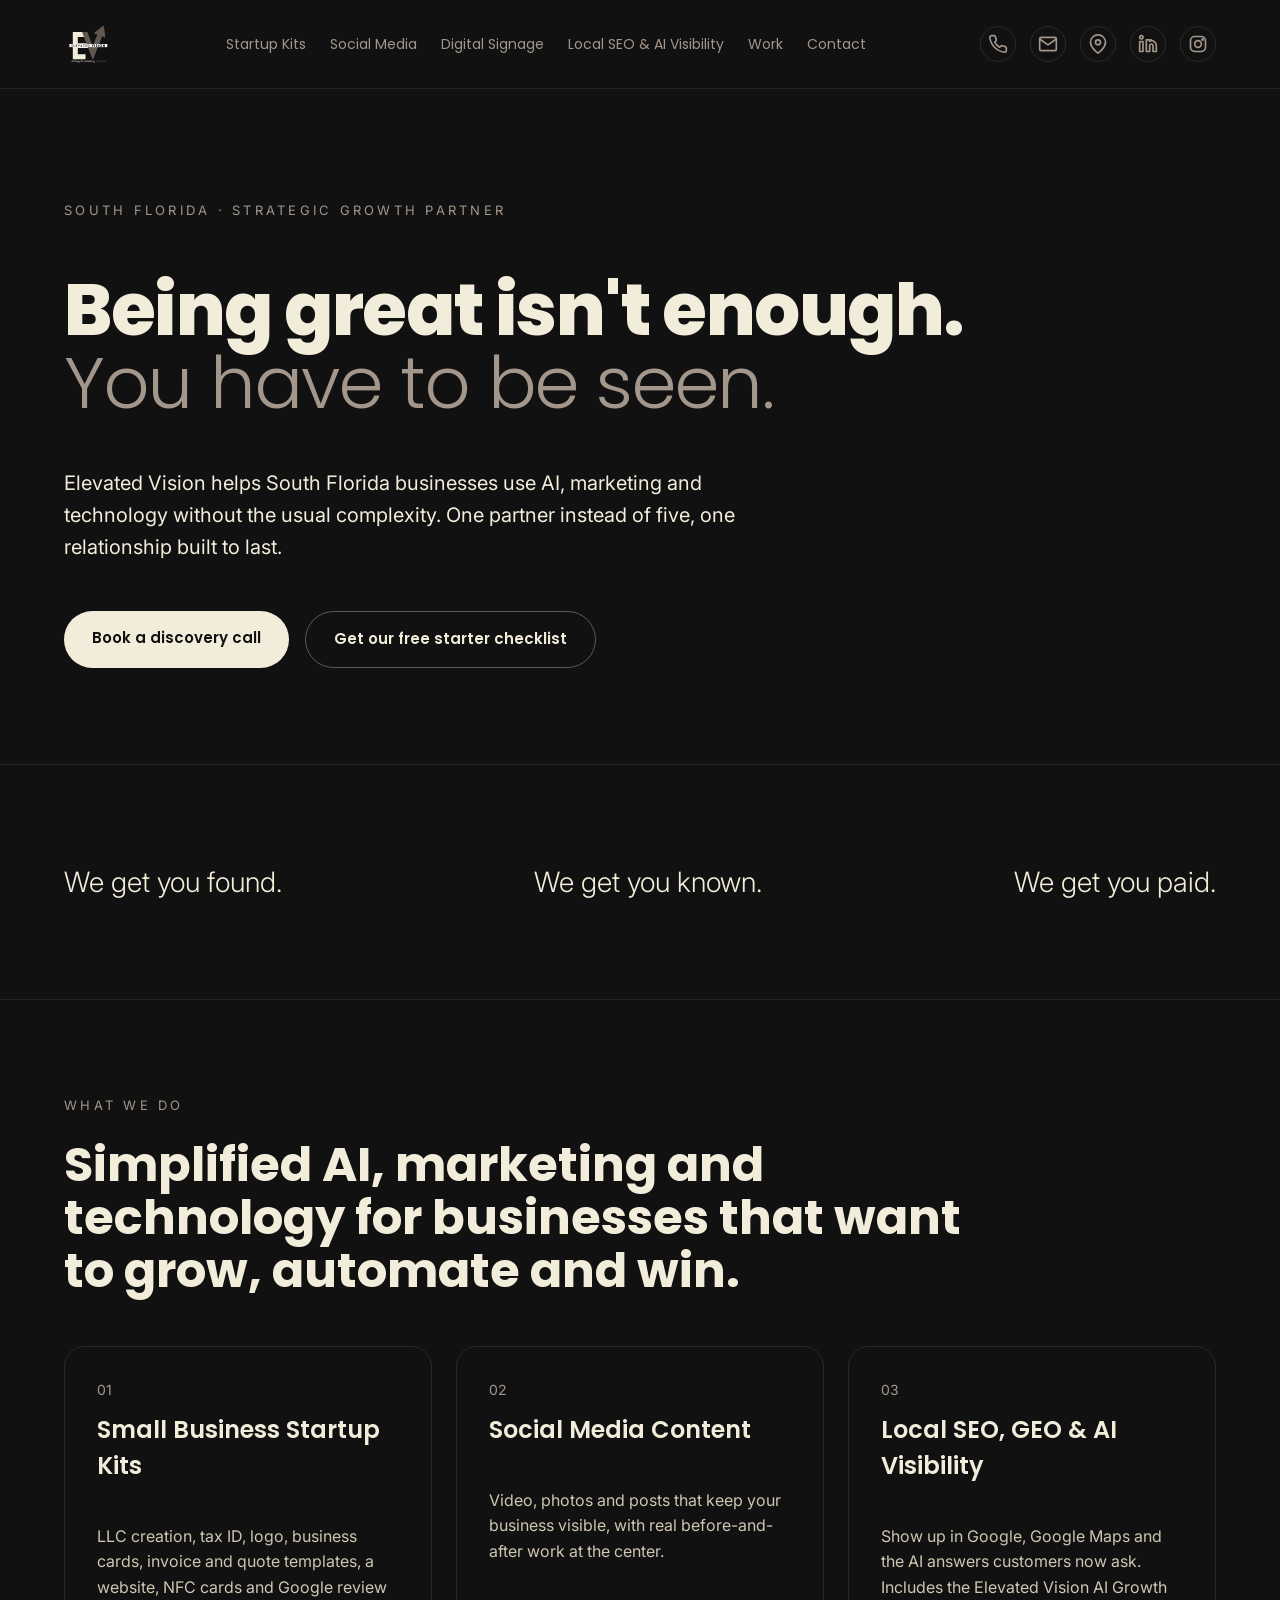
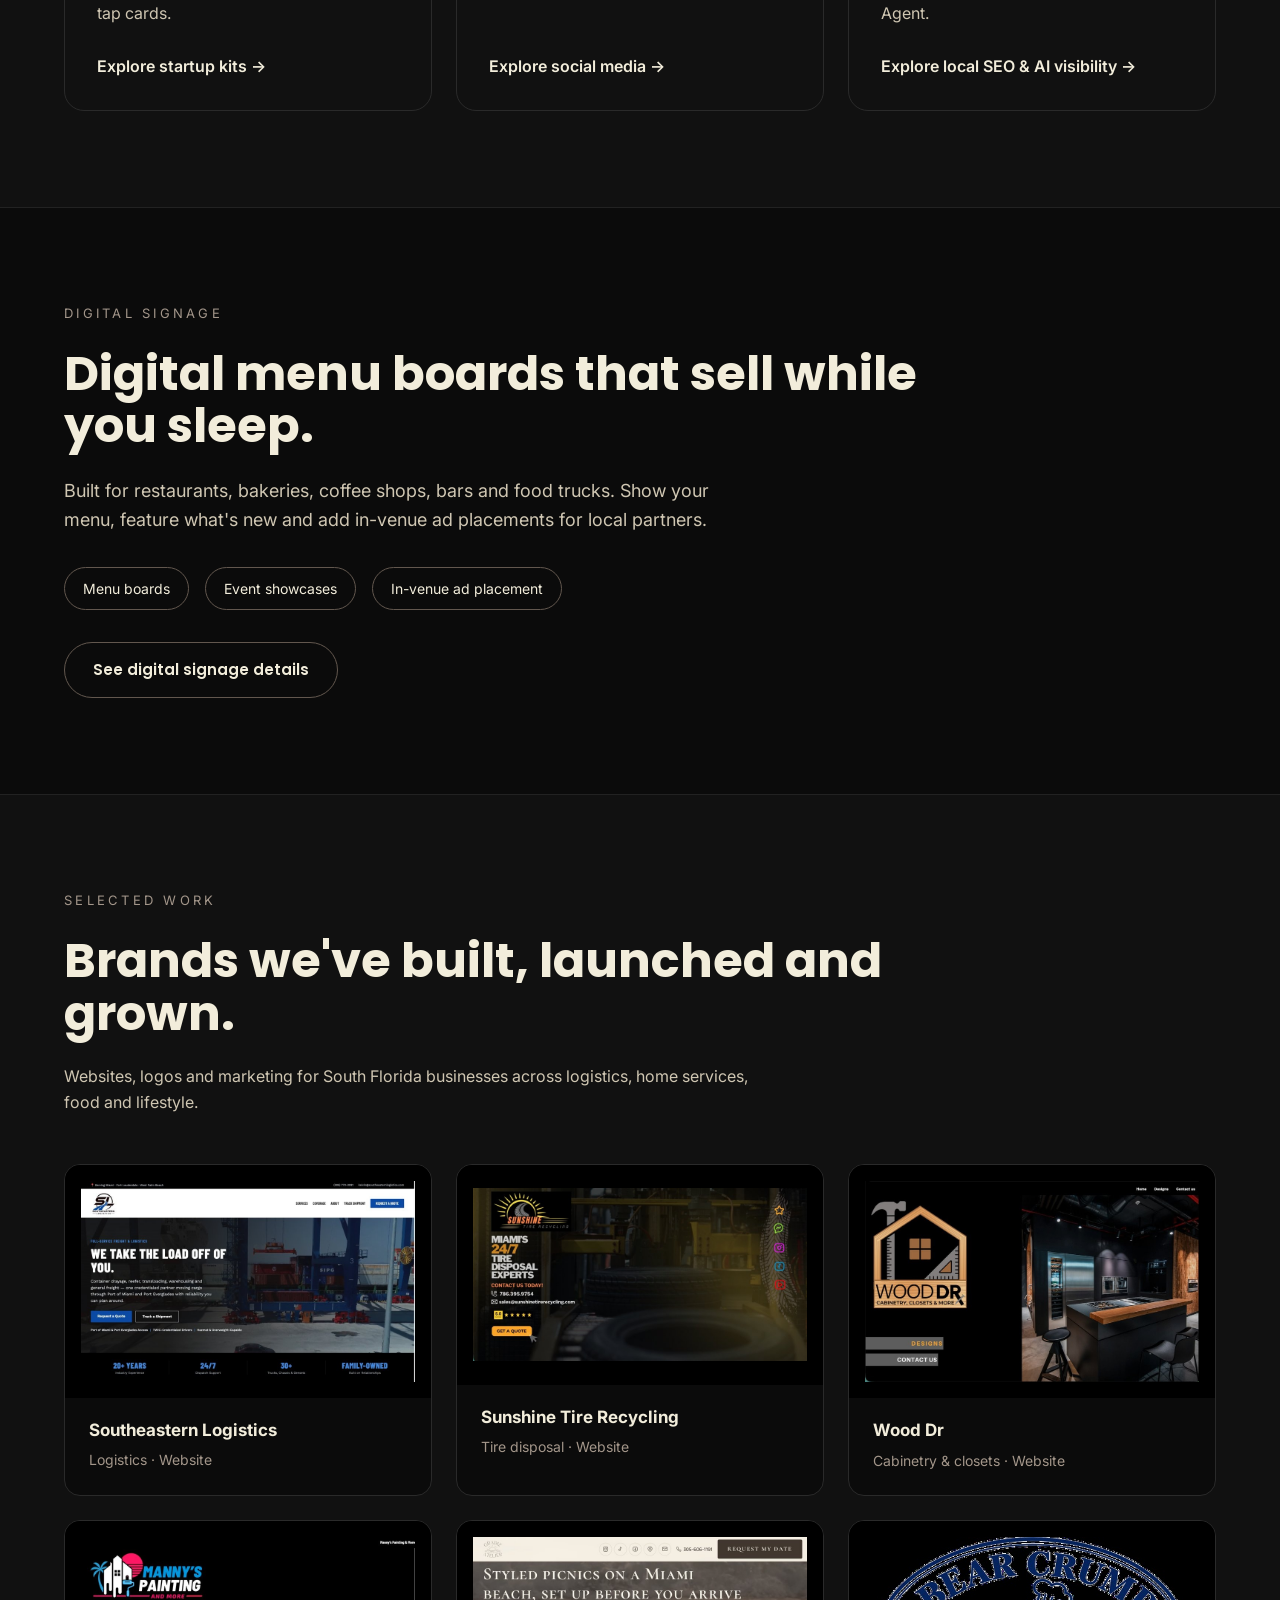
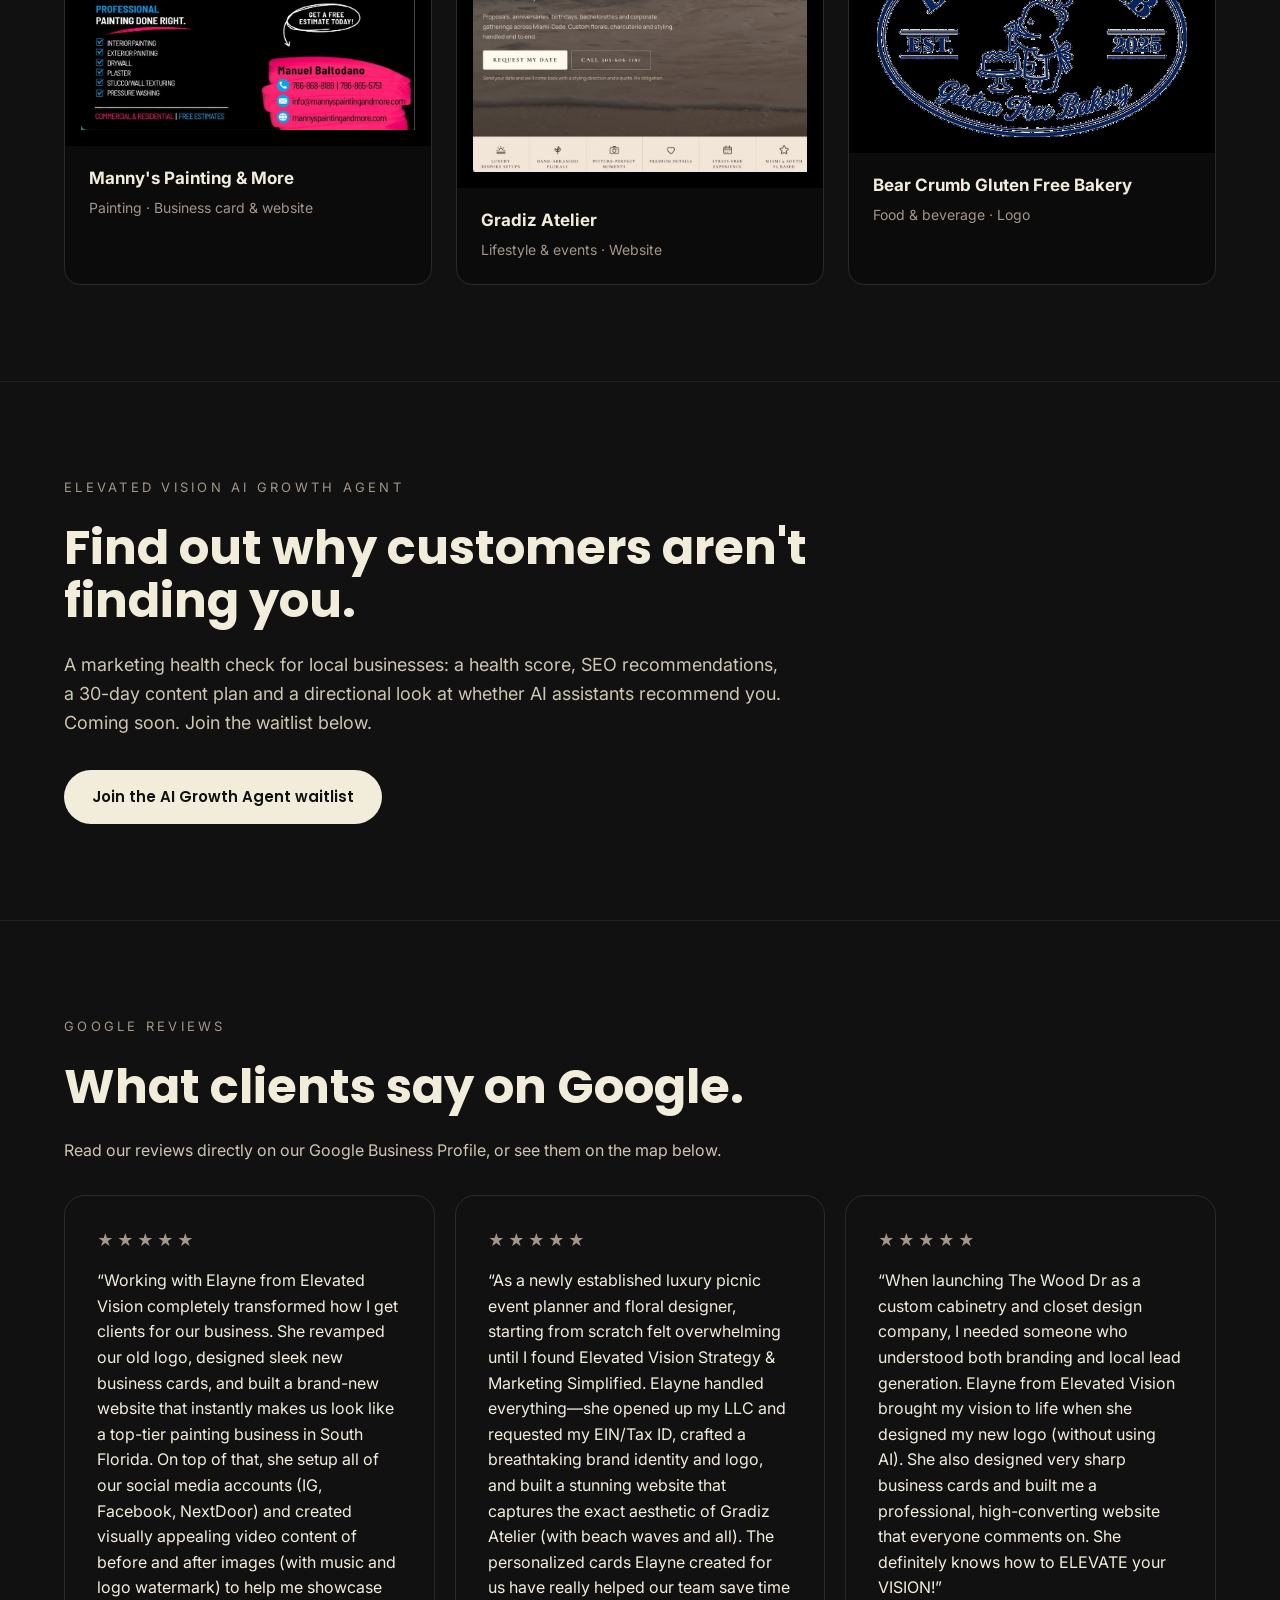
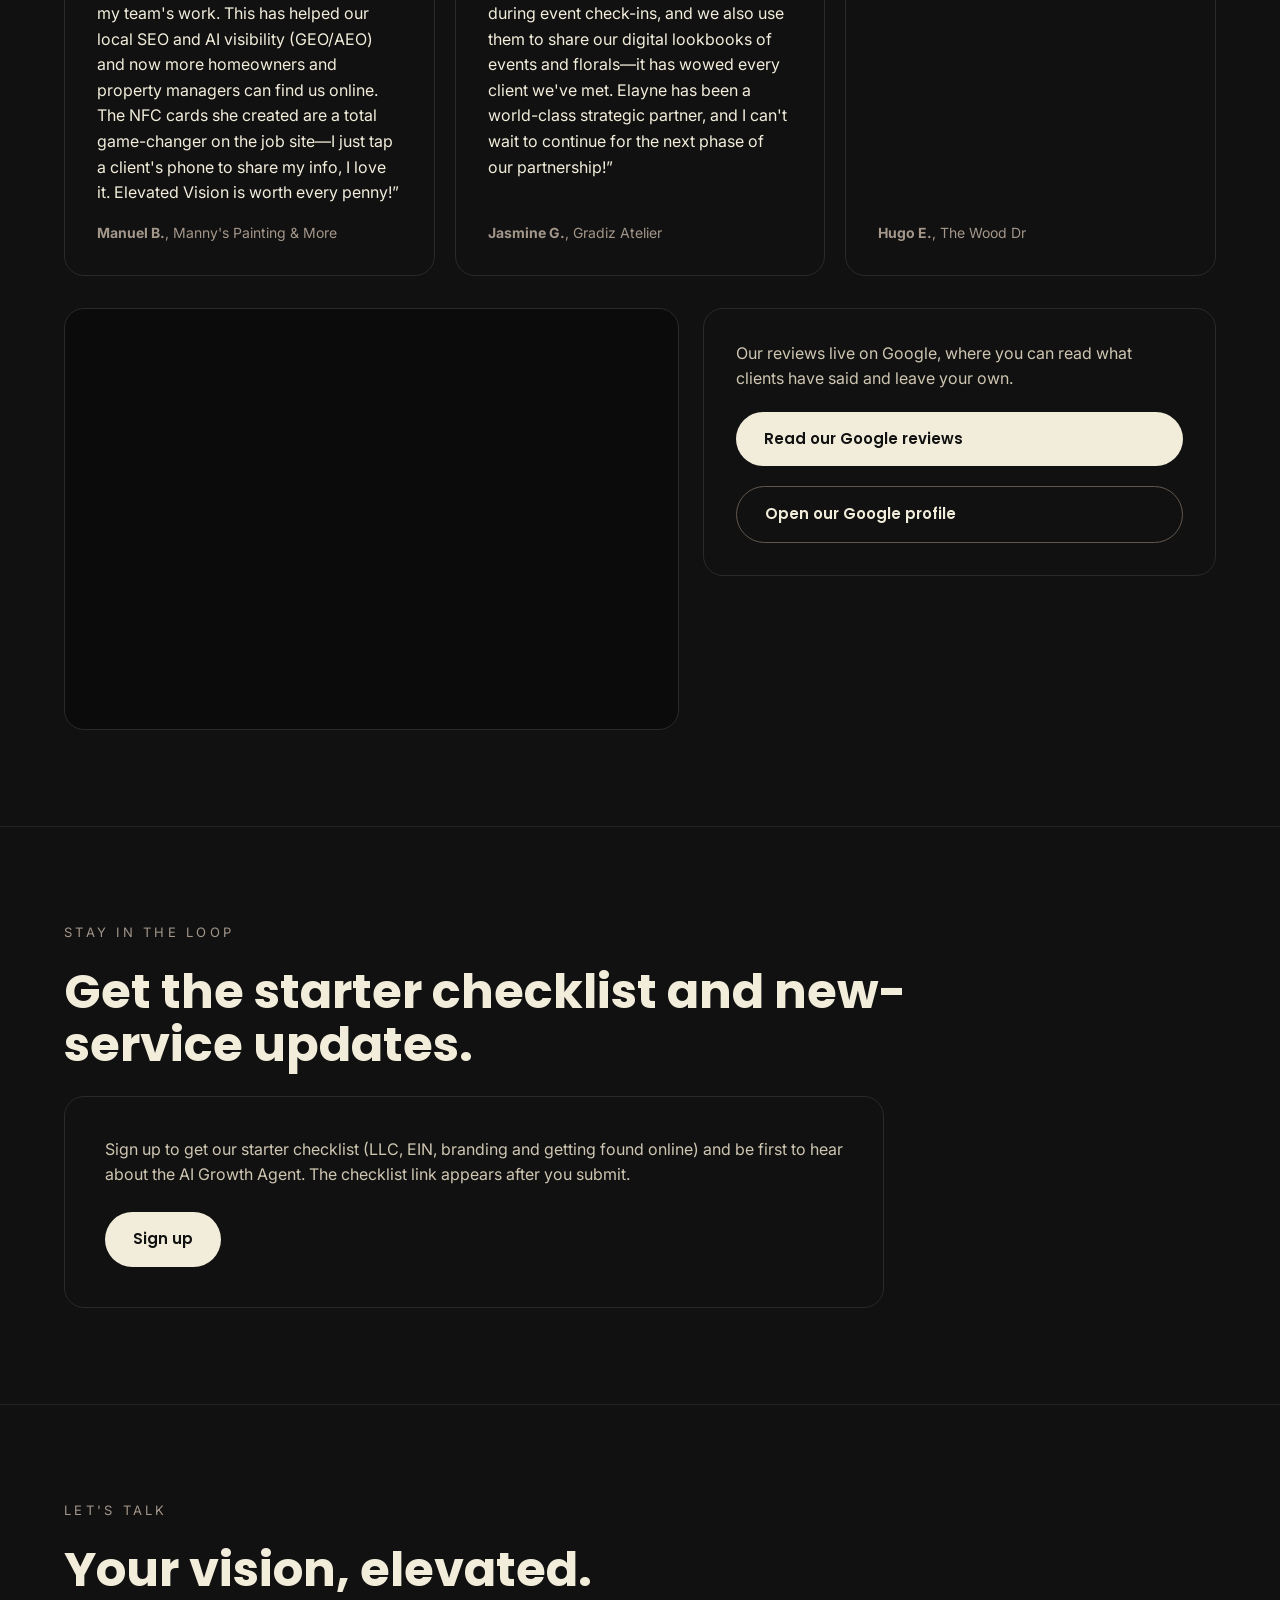
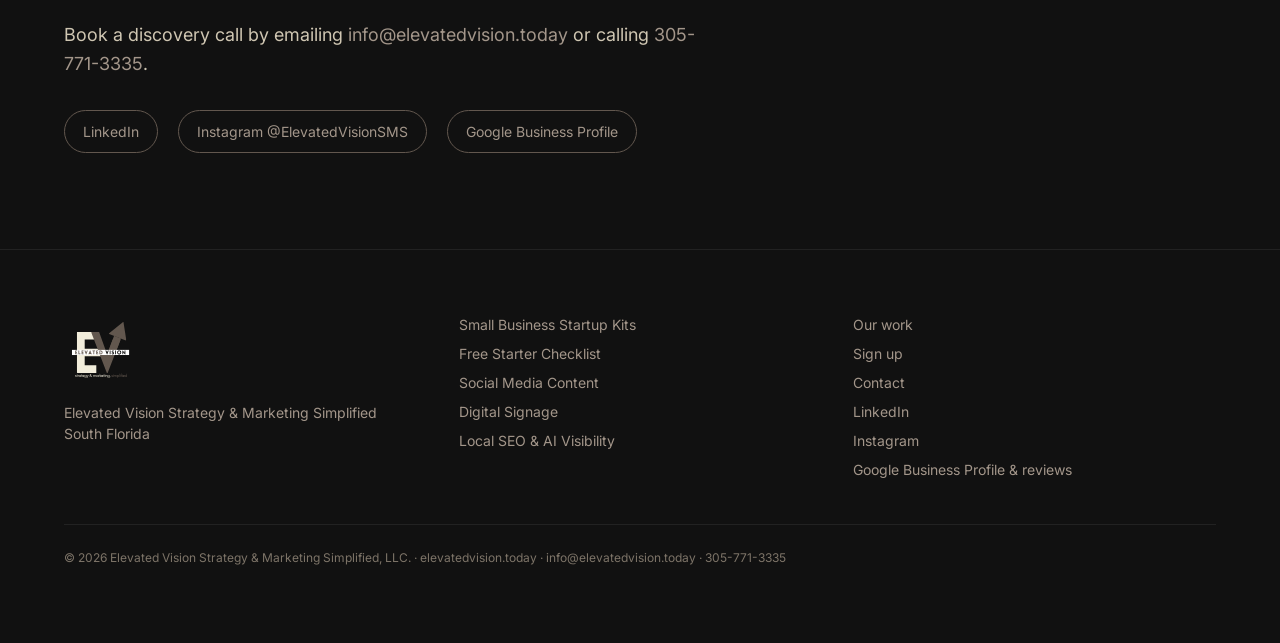
==== index.html @ 9b2de56c "Update logo for dark backgrounds, keep master file, add client review cards Co-Authored-By: Claude H" ====
<!doctype html>
<html lang="en">
<head>
<meta charset="utf-8">
<meta name="viewport" content="width=device-width, initial-scale=1">
<title>Elevated Vision | Strategy &amp; Marketing Simplified, South Florida</title>
<meta name="description" content="Elevated Vision helps South Florida businesses use AI, marketing and technology without the usual complexity: startup kits, social media content, digital signage, local SEO, GEO and AI visibility.">
<link rel="canonical" href="https://elevatedvision.today/">
<meta property="og:title" content="Elevated Vision | Strategy &amp; Marketing Simplified">
<meta property="og:description" content="Being great isn't enough. You have to be seen. South Florida AI, marketing and technology, simplified.">
<meta property="og:url" content="https://elevatedvision.today/">
<meta property="og:image" content="https://elevatedvision.today/assets/og-image.png">
<meta name="twitter:card" content="summary_large_image">
<meta property="og:type" content="website">
<link rel="icon" href="assets/logo/elevated-vision-logo.svg" type="image/svg+xml">
<link rel="apple-touch-icon" href="assets/logo/elevated-vision-mark.png">
<link rel="preconnect" href="https://fonts.googleapis.com">
<link rel="preconnect" href="https://fonts.gstatic.com" crossorigin>
<link href="https://fonts.googleapis.com/css2?family=Poppins:wght@300;400;600;800&family=Inter:wght@400;500;600&display=swap" rel="stylesheet">
<link rel="stylesheet" href="style.css">
<script type="application/ld+json">
{
  "@context": "https://schema.org",
  "@graph": [
    {
      "@type": "ProfessionalService",
      "@id": "https://elevatedvision.today/#business",
      "name": "Elevated Vision Strategy & Marketing Simplified",
      "url": "https://elevatedvision.today/",
      "logo": "https://elevatedvision.today/assets/logo/elevated-vision-logo.svg",
      "email": "info@elevatedvision.today",
      "telephone": "+1-305-771-3335",
      "description": "AI, marketing and technology services for South Florida businesses: startup kits, social media content, digital signage, local SEO, GEO and AI visibility.",
      "areaServed": { "@type": "AdministrativeArea", "name": "South Florida" },
      "founder": { "@type": "Person", "name": "Elayne Gradiz", "jobTitle": "Founder" },
      "sameAs": [
        "https://www.linkedin.com/company/elevated-vision-sms",
        "https://www.instagram.com/ElevatedVisionSMS",
        "https://www.google.com/maps/place/Elevated+Vision+Strategy+%26+Marketing+Simplified/data=!4m2!3m1!1s0x0:0xafeffd93a2e6e98b?sa=X&ved=1t:2428&ictx=111"
      ]
    },
    {
      "@type": "WebSite",
      "@id": "https://elevatedvision.today/#website",
      "url": "https://elevatedvision.today/",
      "name": "Elevated Vision",
      "publisher": { "@id": "https://elevatedvision.today/#business" }
    }
  ]
}
</script>
</head>
<body>

<header class="nav">
  <a href="index.html" aria-label="Elevated Vision home"><img src="assets/logo/elevated-vision-logo.svg" alt="Elevated Vision, marketing &amp; strategy, simplified"></a>
  <nav class="nav-links" aria-label="Primary">
    <a href="services/startup-kits.html">Startup Kits</a>
    <a href="services/social-media-content.html">Social Media</a>
    <a href="services/digital-signage.html">Digital Signage</a>
    <a href="services/local-seo-ai-visibility.html">Local SEO &amp; AI Visibility</a>
    <a href="work.html">Work</a>
    <a href="#contact">Contact</a>
  </nav>
  <div class="nav-contact" aria-label="Contact Elevated Vision">
    <a href="tel:+13057713335" aria-label="Call us" title="Call us"><svg viewBox="0 0 24 24" width="20" height="20" fill="none" stroke="currentColor" stroke-width="2" stroke-linecap="round" stroke-linejoin="round" aria-hidden="true" focusable="false"><path d="M22 16.9v3a2 2 0 0 1-2.2 2 19.8 19.8 0 0 1-8.6-3.1 19.5 19.5 0 0 1-6-6A19.8 19.8 0 0 1 2.1 4.2 2 2 0 0 1 4.1 2h3a2 2 0 0 1 2 1.7c.1.9.4 1.8.7 2.7a2 2 0 0 1-.5 2.1L8 9.8a16 16 0 0 0 6 6l1.3-1.3a2 2 0 0 1 2.1-.4c.9.3 1.8.6 2.7.7a2 2 0 0 1 1.7 2z"/></svg></a>
    <a href="mailto:info@elevatedvision.today" aria-label="Email us" title="Email us"><svg viewBox="0 0 24 24" width="20" height="20" fill="none" stroke="currentColor" stroke-width="2" stroke-linecap="round" stroke-linejoin="round" aria-hidden="true" focusable="false"><rect x="2" y="4" width="20" height="16" rx="2"/><polyline points="22,6 12,13 2,6"/></svg></a>
    <a href="https://www.google.com/maps/place/Elevated+Vision+Strategy+%26+Marketing+Simplified/data=!4m2!3m1!1s0x0:0xafeffd93a2e6e98b?sa=X&amp;ved=1t:2428&amp;ictx=111" aria-label="Google Business Profile" title="Google Business Profile" target="_blank" rel="noopener"><svg viewBox="0 0 24 24" width="20" height="20" fill="none" stroke="currentColor" stroke-width="2" stroke-linecap="round" stroke-linejoin="round" aria-hidden="true" focusable="false"><path d="M21 10c0 7-9 13-9 13S3 17 3 10a9 9 0 0 1 18 0z"/><circle cx="12" cy="10" r="3"/></svg></a>
    <a href="https://www.linkedin.com/company/elevated-vision-sms" aria-label="LinkedIn" title="LinkedIn" target="_blank" rel="noopener"><svg viewBox="0 0 24 24" width="20" height="20" fill="none" stroke="currentColor" stroke-width="2" stroke-linecap="round" stroke-linejoin="round" aria-hidden="true" focusable="false"><path d="M16 8a6 6 0 0 1 6 6v7h-4v-7a2 2 0 0 0-4 0v7h-4v-14h4v2a4 4 0 0 1 2-2z"/><rect x="2" y="9" width="4" height="12"/><circle cx="4" cy="4" r="2"/></svg></a>
    <a href="https://www.instagram.com/ElevatedVisionSMS" aria-label="Instagram" title="Instagram" target="_blank" rel="noopener"><svg viewBox="0 0 24 24" width="20" height="20" fill="none" stroke="currentColor" stroke-width="2" stroke-linecap="round" stroke-linejoin="round" aria-hidden="true" focusable="false"><rect x="3" y="3" width="18" height="18" rx="5"/><circle cx="12" cy="12" r="4"/><circle cx="17.5" cy="6.5" r="0.8" fill="currentColor"/></svg></a>
  </div>
</header>

<main>
  <div class="hero">
    <p class="eyebrow">South Florida · Strategic Growth Partner</p>
    <h1>Being great isn't enough.<br><span style="color:var(--taupe-light);font-weight:300">You have to be seen.</span></h1>
    <p class="lead">Elevated Vision helps South Florida businesses use AI, marketing and technology without the usual complexity. One partner instead of five, one relationship built to last.</p>
    <div class="pills">
      <a class="btn btn-primary" href="#contact">Book a discovery call</a>
      <a class="btn btn-ghost" href="starter-checklist.html">Get our free starter checklist</a>
    </div>
  </div>

  <section style="display:flex;gap:48px;flex-wrap:wrap;justify-content:space-between" aria-label="Brand promise">
    <div style="font-size:28px;font-weight:300">We get you found.</div>
    <div style="font-size:28px;font-weight:300">We get you known.</div>
    <div style="font-size:28px;font-weight:300">We get you paid.</div>
  </section>

  <section id="services">
    <p class="eyebrow">What we do</p>
    <h2>Simplified AI, marketing and technology for businesses that want to grow, automate and win.</h2>
    <div class="grid3" style="margin-top:48px">
      <article class="card">
        <span class="num">01</span>
        <h3>Small Business Startup Kits</h3>
        <p class="muted">LLC creation, tax ID, logo, business cards, invoice and quote templates, a website, NFC cards and Google review tap cards.</p>
        <a class="more" href="services/startup-kits.html">Explore startup kits →</a>
      </article>
      <article class="card">
        <span class="num">02</span>
        <h3>Social Media Content</h3>
        <p class="muted">Video, photos and posts that keep your business visible, with real before-and-after work at the center.</p>
        <a class="more" href="services/social-media-content.html">Explore social media →</a>
      </article>
      <article class="card">
        <span class="num">03</span>
        <h3>Local SEO, GEO &amp; AI Visibility</h3>
        <p class="muted">Show up in Google, Google Maps and the AI answers customers now ask. Includes the Elevated Vision AI Growth Agent.</p>
        <a class="more" href="services/local-seo-ai-visibility.html">Explore local SEO &amp; AI visibility →</a>
      </article>
    </div>
  </section>

  <section id="signage" class="bg-deep">
    <p class="eyebrow">Digital signage</p>
    <h2>Digital menu boards that sell while you sleep.</h2>
    <p class="muted lead" style="font-size:18px;margin:0 0 32px">Built for restaurants, bakeries, coffee shops, bars and food trucks. Show your menu, feature what's new and add in-venue ad placements for local partners.</p>
    <div class="pills" style="margin-bottom:32px">
      <span class="pill">Menu boards</span>
      <span class="pill">Event showcases</span>
      <span class="pill">In-venue ad placement</span>
    </div>
    <a class="btn btn-ghost" href="services/digital-signage.html">See digital signage details</a>
  </section>

  <section id="work">
    <p class="eyebrow">Selected work</p>
    <h2>Brands we've built, launched and grown.</h2>
    <p class="muted" style="max-width:720px;margin:0 0 48px">Websites, logos and marketing for South Florida businesses across logistics, home services, food and lifestyle.</p>
    <div class="grid3">
      <article class="work-card">
        <div class="frame"><img src="assets/work/southeastern-logistics.png" alt="Southeastern Logistics website homepage" loading="lazy"></div>
        <div class="caption"><strong>Southeastern Logistics</strong><span>Logistics · Website</span></div>
      </article>
      <article class="work-card">
        <div class="frame"><img src="assets/work/sunshine-tire-recycling.png" alt="Sunshine Tire Recycling website homepage" loading="lazy"></div>
        <div class="caption"><strong>Sunshine Tire Recycling</strong><span>Tire disposal · Website</span></div>
      </article>
      <article class="work-card">
        <div class="frame"><img src="assets/work/wood-dr.png" alt="Wood Dr website homepage" loading="lazy"></div>
        <div class="caption"><strong>Wood Dr</strong><span>Cabinetry &amp; closets · Website</span></div>
      </article>
      <article class="work-card">
        <div class="frame"><img src="assets/work/mannys-painting.png" alt="Manny's Painting & More business card" loading="lazy"></div>
        <div class="caption"><strong>Manny's Painting &amp; More</strong><span>Painting · Business card &amp; website</span></div>
      </article>
      <article class="work-card">
        <div class="frame"><img src="assets/work/gradiz-atelier.png" alt="Gradiz Atelier website homepage" loading="lazy"></div>
        <div class="caption"><strong>Gradiz Atelier</strong><span>Lifestyle &amp; events · Website</span></div>
      </article>
      <article class="work-card">
        <div class="frame"><img src="assets/work/bear-crumb-logo.png" alt="Bear Crumb Gluten Free Bakery logo" loading="lazy" style="max-height:200px"></div>
        <div class="caption"><strong>Bear Crumb Gluten Free Bakery</strong><span>Food &amp; beverage · Logo</span></div>
      </article>
    </div>
  </section>

  <section id="agent">
    <p class="eyebrow">Elevated Vision AI Growth Agent</p>
    <h2>Find out why customers aren't finding you.</h2>
    <p class="muted" style="font-size:18px;max-width:720px;margin:0 0 32px">A marketing health check for local businesses: a health score, SEO recommendations, a 30-day content plan and a directional look at whether AI assistants recommend you. Coming soon. Join the waitlist below.</p>
    <a class="btn btn-primary" href="#signup">Join the AI Growth Agent waitlist</a>
  </section>

  <section id="reviews">
    <p class="eyebrow">Google reviews</p>
    <h2>What clients say on Google.</h2>
    <p class="muted" style="max-width:720px;margin:0 0 32px">Read our reviews directly on our Google Business Profile, or see them on the map below.</p>
    <div class="testimonials">
      <figure class="card testimonial">
        <div class="stars" role="img" aria-label="5 out of 5 stars">&#9733;&#9733;&#9733;&#9733;&#9733;</div>
        <blockquote>&ldquo;Working with Elayne from Elevated Vision completely transformed how I get clients for our business. She revamped our old logo, designed sleek new business cards, and built a brand-new website that instantly makes us look like a top-tier painting business in South Florida. On top of that, she setup all of our social media accounts (IG, Facebook, NextDoor) and created visually appealing video content of before and after images (with music and logo watermark) to help me showcase my team's work. This has helped our local SEO and AI visibility (GEO/AEO) and now more homeowners and property managers can find us online. The NFC cards she created are a total game-changer on the job site&mdash;I just tap a client's phone to share my info, I love it. Elevated Vision is worth every penny!&rdquo;</blockquote>
        <figcaption><strong>Manuel B.</strong>, Manny's Painting &amp; More</figcaption>
      </figure>
      <figure class="card testimonial">
        <div class="stars" role="img" aria-label="5 out of 5 stars">&#9733;&#9733;&#9733;&#9733;&#9733;</div>
        <blockquote>&ldquo;As a newly established luxury picnic event planner and floral designer, starting from scratch felt overwhelming until I found Elevated Vision Strategy &amp; Marketing Simplified. Elayne handled everything&mdash;she opened up my LLC and requested my EIN/Tax ID, crafted a breathtaking brand identity and logo, and built a stunning website that captures the exact aesthetic of Gradiz Atelier (with beach waves and all). The personalized cards Elayne created for us have really helped our team save time during event check-ins, and we also use them to share our digital lookbooks of events and florals&mdash;it has wowed every client we've met. Elayne has been a world-class strategic partner, and I can't wait to continue for the next phase of our partnership!&rdquo;</blockquote>
        <figcaption><strong>Jasmine G.</strong>, Gradiz Atelier</figcaption>
      </figure>
      <figure class="card testimonial">
        <div class="stars" role="img" aria-label="5 out of 5 stars">&#9733;&#9733;&#9733;&#9733;&#9733;</div>
        <blockquote>&ldquo;When launching The Wood Dr as a custom cabinetry and closet design company, I needed someone who understood both branding and local lead generation. Elayne from Elevated Vision brought my vision to life when she designed my new logo (without using AI). She also designed very sharp business cards and built me a professional, high-converting website that everyone comments on. She definitely knows how to ELEVATE your VISION!&rdquo;</blockquote>
        <figcaption><strong>Hugo E.</strong>, The Wood Dr</figcaption>
      </figure>
    </div>
    <div class="reviews-grid">
      <div style="border:1px solid #2a2a2a;border-radius:20px;overflow:hidden;background:#0b0b0b">
        <iframe title="Elevated Vision on Google Maps with reviews" src="https://www.google.com/maps?q=Elevated+Vision+Strategy+%26+Marketing+Simplified&amp;output=embed" width="100%" height="420" style="border:0;display:block" loading="lazy" referrerpolicy="no-referrer-when-downgrade"></iframe>
      </div>
      <div class="card" style="gap:20px">
        <p class="muted" style="margin:0">Our reviews live on Google, where you can read what clients have said and leave your own.</p>
        <a class="btn btn-primary" href="https://www.google.com/maps/place/Elevated+Vision+Strategy+%26+Marketing+Simplified/data=!4m2!3m1!1s0x0:0xafeffd93a2e6e98b?sa=X&amp;ved=1t:2428&amp;ictx=111" target="_blank" rel="noopener">Read our Google reviews</a>
        <a class="btn btn-ghost" href="https://www.google.com/maps/place/Elevated+Vision+Strategy+%26+Marketing+Simplified/data=!4m2!3m1!1s0x0:0xafeffd93a2e6e98b?sa=X&amp;ved=1t:2428&amp;ictx=111" target="_blank" rel="noopener">Open our Google profile</a>
      </div>
    </div>
  </section>

  <section id="signup">
    <p class="eyebrow">Stay in the loop</p>
    <h2>Get the starter checklist and new-service updates.</h2>
    <div class="signup-box">
      <p class="muted" style="margin:0 0 24px">Sign up to get our starter checklist (LLC, EIN, branding and getting found online) and be first to hear about the AI Growth Agent. The checklist link appears after you submit.</p>
      <div class="signup">
        <a class="btn btn-primary" href="https://docs.google.com/forms/d/e/1FAIpQLSf9PujRCvI0eBPIpqG_RT4_k2v_GMRN5RuZenx3Df1P2qAnvA/viewform?usp=header" target="_blank" rel="noopener">Sign up</a>
        
      </div>
    </div>
  </section>

  <section id="contact">
    <p class="eyebrow">Let's talk</p>
    <h2>Your vision, elevated.</h2>
    <p class="muted" style="font-size:18px;max-width:640px;margin:0 0 32px">Book a discovery call by emailing <a href="mailto:info@elevatedvision.today">info@elevatedvision.today</a> or calling <a href="tel:+13057713335">305-771-3335</a>.</p>
    <div class="social" aria-label="Find us online">
      <a class="pill" href="https://www.linkedin.com/company/elevated-vision-sms" target="_blank" rel="noopener">LinkedIn</a>
      <a class="pill" href="https://www.instagram.com/ElevatedVisionSMS" target="_blank" rel="noopener">Instagram @ElevatedVisionSMS</a>
      <a class="pill" href="https://www.google.com/maps/place/Elevated+Vision+Strategy+%26+Marketing+Simplified/data=!4m2!3m1!1s0x0:0xafeffd93a2e6e98b?sa=X&amp;ved=1t:2428&amp;ictx=111" target="_blank" rel="noopener">Google Business Profile</a>
    </div>
  </section>
</main>

<footer class="footer">
  <div>
    <img src="assets/logo/elevated-vision-logo.svg" alt="Elevated Vision" style="height:72px;width:auto;margin-bottom:16px">
    <div>Elevated Vision Strategy &amp; Marketing Simplified<br>South Florida</div>
  </div>
  <ul aria-label="Services">
    <li><a href="services/startup-kits.html">Small Business Startup Kits</a></li><li><a href="starter-checklist.html">Free Starter Checklist</a></li>
    <li><a href="services/social-media-content.html">Social Media Content</a></li>
    <li><a href="services/digital-signage.html">Digital Signage</a></li>
    <li><a href="services/local-seo-ai-visibility.html">Local SEO &amp; AI Visibility</a></li>
  </ul>
  <ul aria-label="Company">
    <li><a href="work.html">Our work</a></li>
    <li><a href="#signup">Sign up</a></li>
    <li><a href="#contact">Contact</a></li>
    <li><a href="https://www.linkedin.com/company/elevated-vision-sms" target="_blank" rel="noopener">LinkedIn</a></li>
    <li><a href="https://www.instagram.com/ElevatedVisionSMS" target="_blank" rel="noopener">Instagram</a></li>
    <li><a href="https://www.google.com/maps/place/Elevated+Vision+Strategy+%26+Marketing+Simplified/data=!4m2!3m1!1s0x0:0xafeffd93a2e6e98b?sa=X&amp;ved=1t:2428&amp;ictx=111" target="_blank" rel="noopener">Google Business Profile &amp; reviews</a></li>
  </ul>
  <p class="legal">© 2026 Elevated Vision Strategy &amp; Marketing Simplified, LLC. · elevatedvision.today · info@elevatedvision.today · 305-771-3335</p>
</footer>

</body>
</html>
---- style.css ----
:root { --black:#111111; --taupe:#62574E; --taupe-light:#A3968A; --cream:#F2EDDB; --line:#222; --muted:#CFC6B2; }
* { box-sizing: border-box; }
html, body { margin:0; padding:0; }
body { background:var(--black); color:var(--cream); font-family:Inter, system-ui, sans-serif; line-height:1.5; }
h1, h2, h3, .btn, .nav-links { font-family:Poppins, system-ui, sans-serif; }
a { color:var(--taupe-light); text-decoration:none; } a:hover { color:var(--cream); }
img { max-width:100%; height:auto; display:block; }
section { padding:96px 64px; border-top:1px solid var(--line); }
.eyebrow { font-size:13px; letter-spacing:.25em; color:var(--taupe-light); text-transform:uppercase; margin:0 0 24px; }
h1 { margin:0; font-size:72px; line-height:1.02; font-weight:800; letter-spacing:-.02em; max-width:1100px; }
h2 { margin:0 0 24px; font-size:48px; font-weight:700; line-height:1.1; max-width:900px; }
h3 { margin:0 0 12px; font-size:24px; font-weight:600; }
.lead { font-size:20px; line-height:1.6; max-width:680px; color:var(--cream); }
.muted { color:var(--muted); line-height:1.6; }
.btn { display:inline-block; padding:16px 28px; border-radius:999px; font-weight:600; font-size:15px; }
.btn-primary { background:var(--cream); color:var(--black); }
.btn-primary:hover { background:var(--taupe-light); color:var(--black); }
.btn-ghost { border:1px solid var(--taupe); color:var(--cream); }
.nav { display:flex; justify-content:space-between; align-items:center; padding:20px 64px; flex-wrap:wrap; gap:16px; }
.nav img { height:48px; width:auto; }
.nav-links { display:flex; gap:24px; font-size:14px; color:var(--taupe-light); flex-wrap:wrap; }
.nav-links a[aria-current="page"] { color:var(--cream); }
.hero { padding:112px 64px 96px; min-height:640px; display:flex; flex-direction:column; justify-content:center; gap:28px; border-top:1px solid var(--line); }
.crumbs { font-size:13px; color:var(--taupe-light); padding:24px 64px 0; }
.grid3 { display:grid; grid-template-columns:repeat(3,minmax(0,1fr)); gap:24px; }
.grid2 { display:grid; grid-template-columns:repeat(2,minmax(0,1fr)); gap:24px; }
.card { border:1px solid #2a2a2a; border-radius:20px; padding:32px; display:flex; flex-direction:column; gap:12px; }
.card .num { font-size:14px; color:var(--taupe-light); }
.card a.more { color:var(--cream); font-weight:600; margin-top:auto; }
.pills { display:flex; gap:16px; flex-wrap:wrap; }
.pill { border:1px solid var(--taupe); padding:10px 18px; border-radius:999px; font-size:14px; }
.bg-deep { background:#0b0b0b; }
.work-card { border:1px solid #2a2a2a; border-radius:16px; overflow:hidden; display:flex; flex-direction:column; background:#0b0b0b; }
.work-card .frame { background:#000; display:flex; align-items:center; justify-content:center; min-height:220px; padding:16px; }
.work-card .frame img { max-height:260px; width:auto; object-fit:contain; }
.work-card .caption { padding:20px 24px 24px; display:flex; flex-direction:column; gap:6px; }
.work-card .caption strong { font-size:17px; }
.work-card .caption span { color:var(--taupe-light); font-size:14px; }
.faq details { border-top:1px solid #2a2a2a; padding:20px 0; }
.faq details:last-child { border-bottom:1px solid #2a2a2a; }
.faq summary { cursor:pointer; font-size:19px; font-weight:600; list-style:none; }
.faq summary::-webkit-details-marker { display:none; }
.faq summary::after { content:"+"; float:right; color:var(--taupe-light); }
.faq details[open] summary::after { content:"–"; }
.faq p { color:var(--muted); line-height:1.7; margin:12px 0 0; max-width:820px; }
.reviews-grid { display:grid; grid-template-columns:minmax(0,1.2fr) minmax(0,1fr); gap:24px; align-items:start; }
@media (max-width: 900px) { .reviews-grid { grid-template-columns:1fr; } }
.signup { display:flex; gap:16px; flex-wrap:wrap; align-items:center; }
.signup-box { border:1px solid #2a2a2a; border-radius:20px; padding:40px; max-width:820px; }
.footer { display:grid; grid-template-columns:repeat(3,minmax(0,1fr)); gap:32px; padding:64px; border-top:1px solid var(--line); color:var(--taupe-light); font-size:14px; }
.footer ul { list-style:none; margin:0; padding:0; display:flex; flex-direction:column; gap:8px; }
.footer .legal { grid-column:1 / -1; font-size:12px; color:#7d7468; border-top:1px solid var(--line); padding-top:24px; }
.social { display:flex; gap:20px; flex-wrap:wrap; }
.placeholder { border:1px dashed var(--taupe-light); border-radius:12px; padding:14px 18px; color:var(--taupe-light); font-size:13px; }
@media (max-width: 900px) {
  section, .nav, .hero, .crumbs, .footer { padding-left:24px; padding-right:24px; }
  h1 { font-size:44px; } h2 { font-size:32px; }
  .grid3, .grid2, .footer { grid-template-columns:1fr; }
  .nav img { height:40px; }
}
@media (prefers-reduced-motion: no-preference) {
  .hero h1, .hero .lead { animation: rise .9s ease-out both; }
  .hero .lead { animation-delay:.15s; }
  @keyframes rise { from { opacity:0; transform:translateY(16px); } to { opacity:1; transform:none; } }
}
.checklist { list-style:none; margin:0; padding:0; display:flex; flex-direction:column; gap:16px; max-width:820px; }
.checklist li { position:relative; padding:20px 20px 20px 52px; border:1px solid #2a2a2a; border-radius:16px; color:var(--muted); line-height:1.7; }
.checklist li::before { content:""; position:absolute; left:20px; top:24px; width:18px; height:18px; border:2px solid var(--taupe-light); border-radius:4px; }
.checklist li strong { color:var(--cream); font-weight:600; }
.nav-contact { display:flex; gap:14px; align-items:center; }
.nav-contact a { color:var(--taupe-light); display:inline-flex; width:36px; height:36px; align-items:center; justify-content:center; border:1px solid #2a2a2a; border-radius:999px; }
.nav-contact a:hover { color:var(--black); background:var(--cream); border-color:var(--cream); }

.testimonials { display:grid; grid-template-columns:repeat(auto-fit,minmax(260px,1fr)); gap:20px; margin:0 0 32px; }
.testimonial { margin:0; gap:16px; }
.testimonial .stars { color:var(--taupe-light); letter-spacing:3px; font-size:16px; }
.testimonial blockquote { margin:0; color:var(--cream); line-height:1.6; font-size:16px; }
.testimonial figcaption { color:var(--taupe-light); font-size:14px; margin-top:auto; }
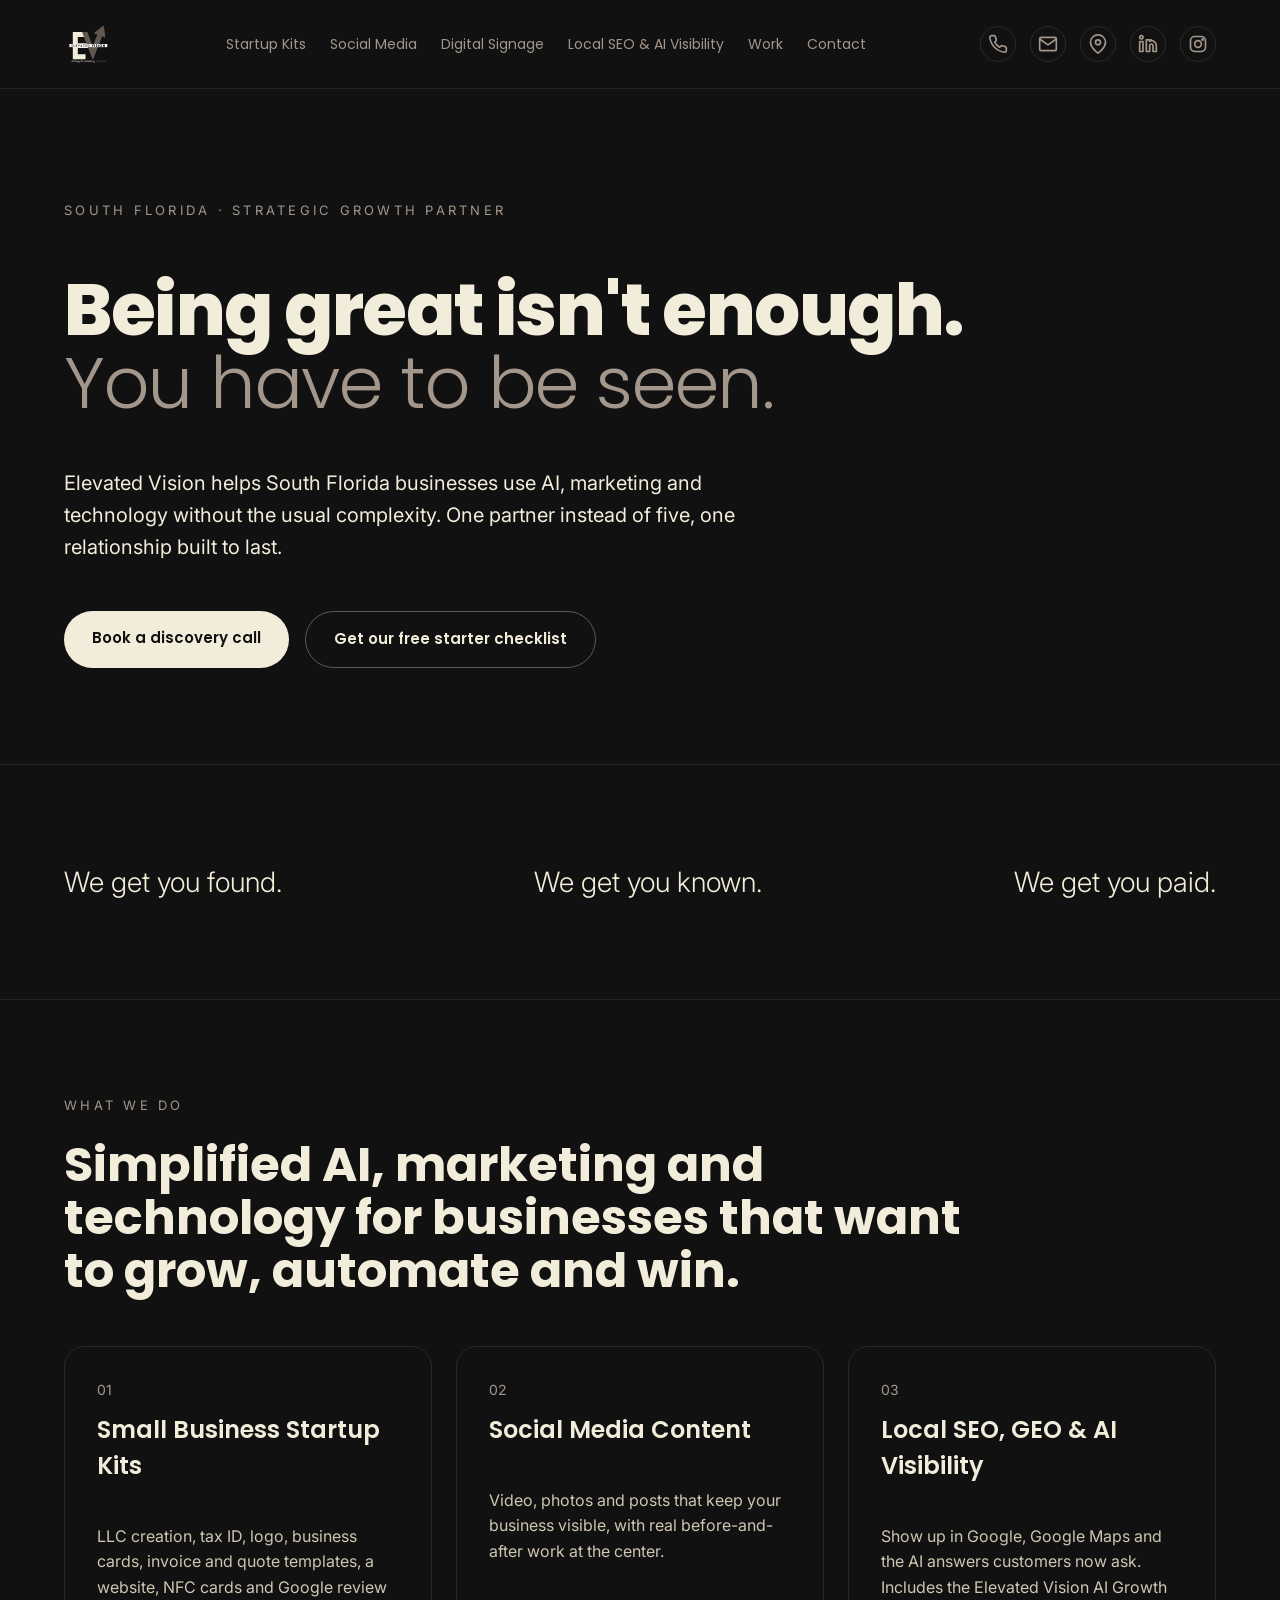
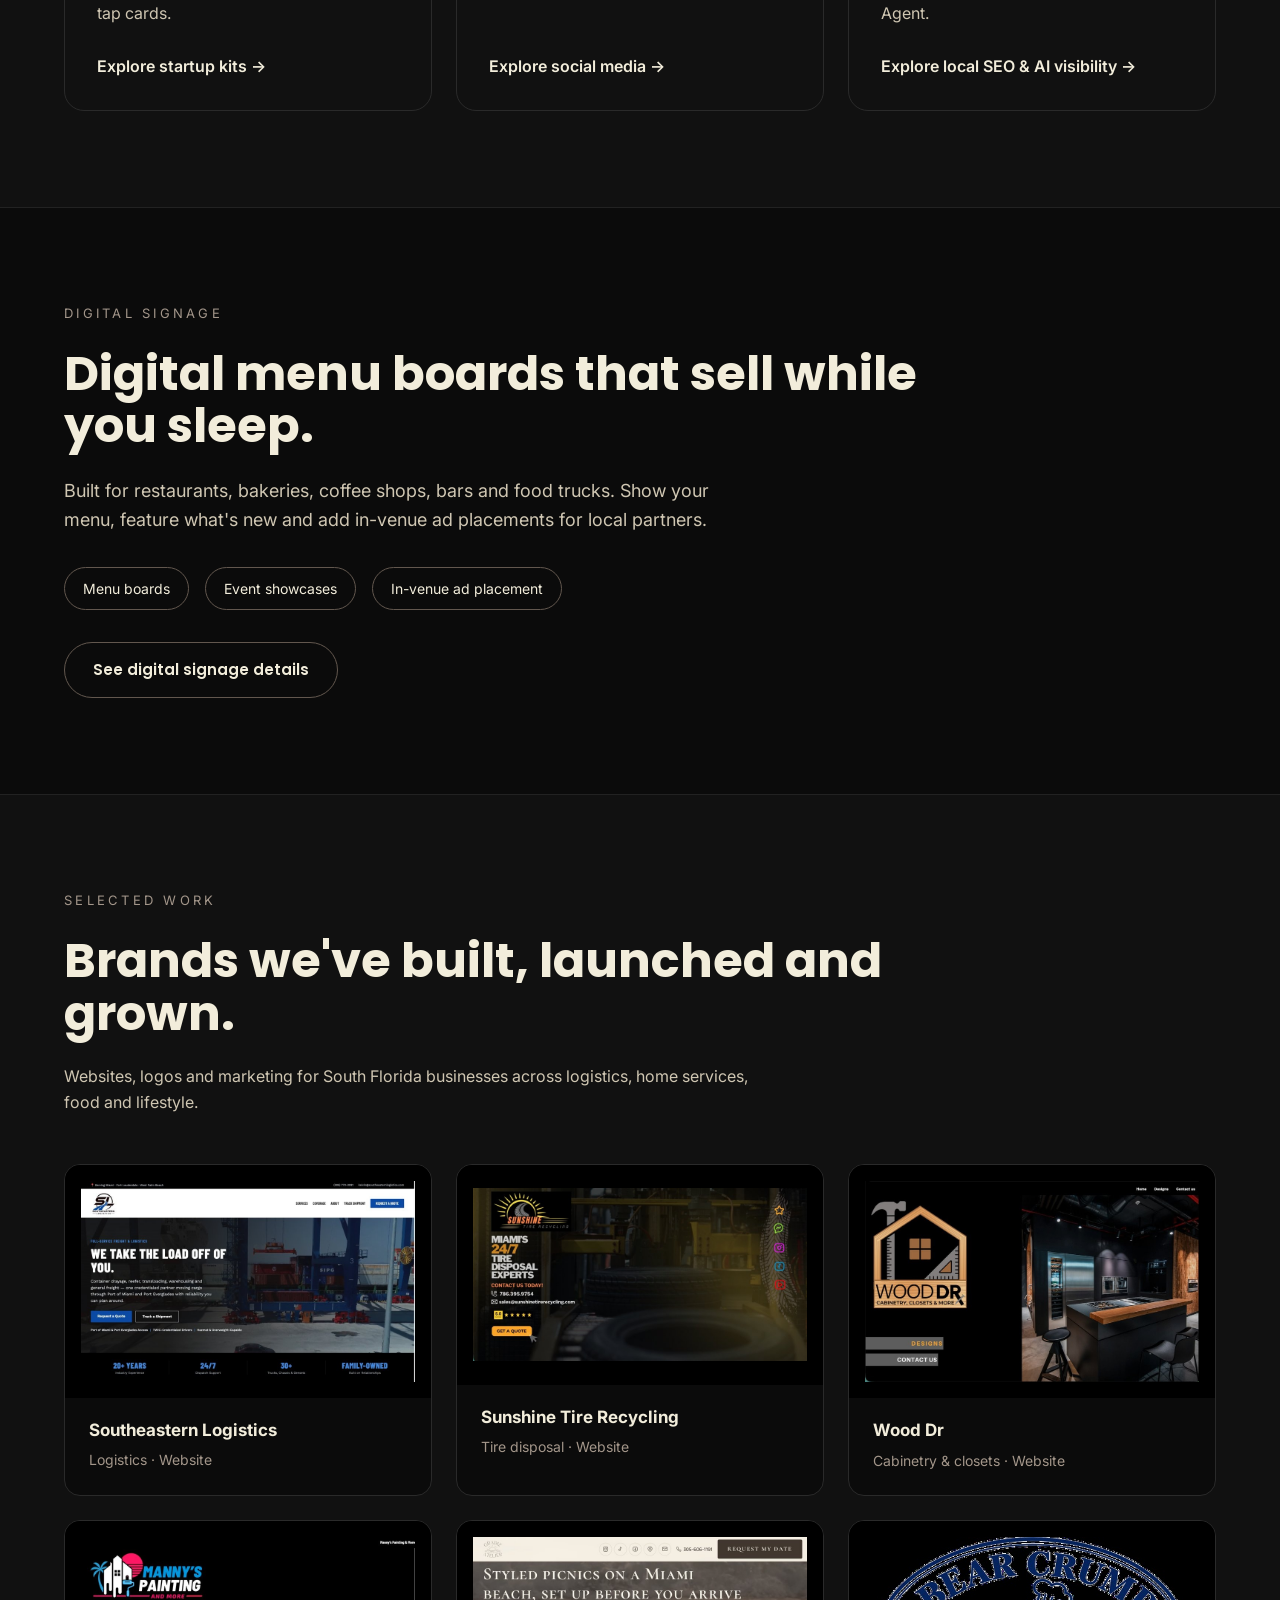
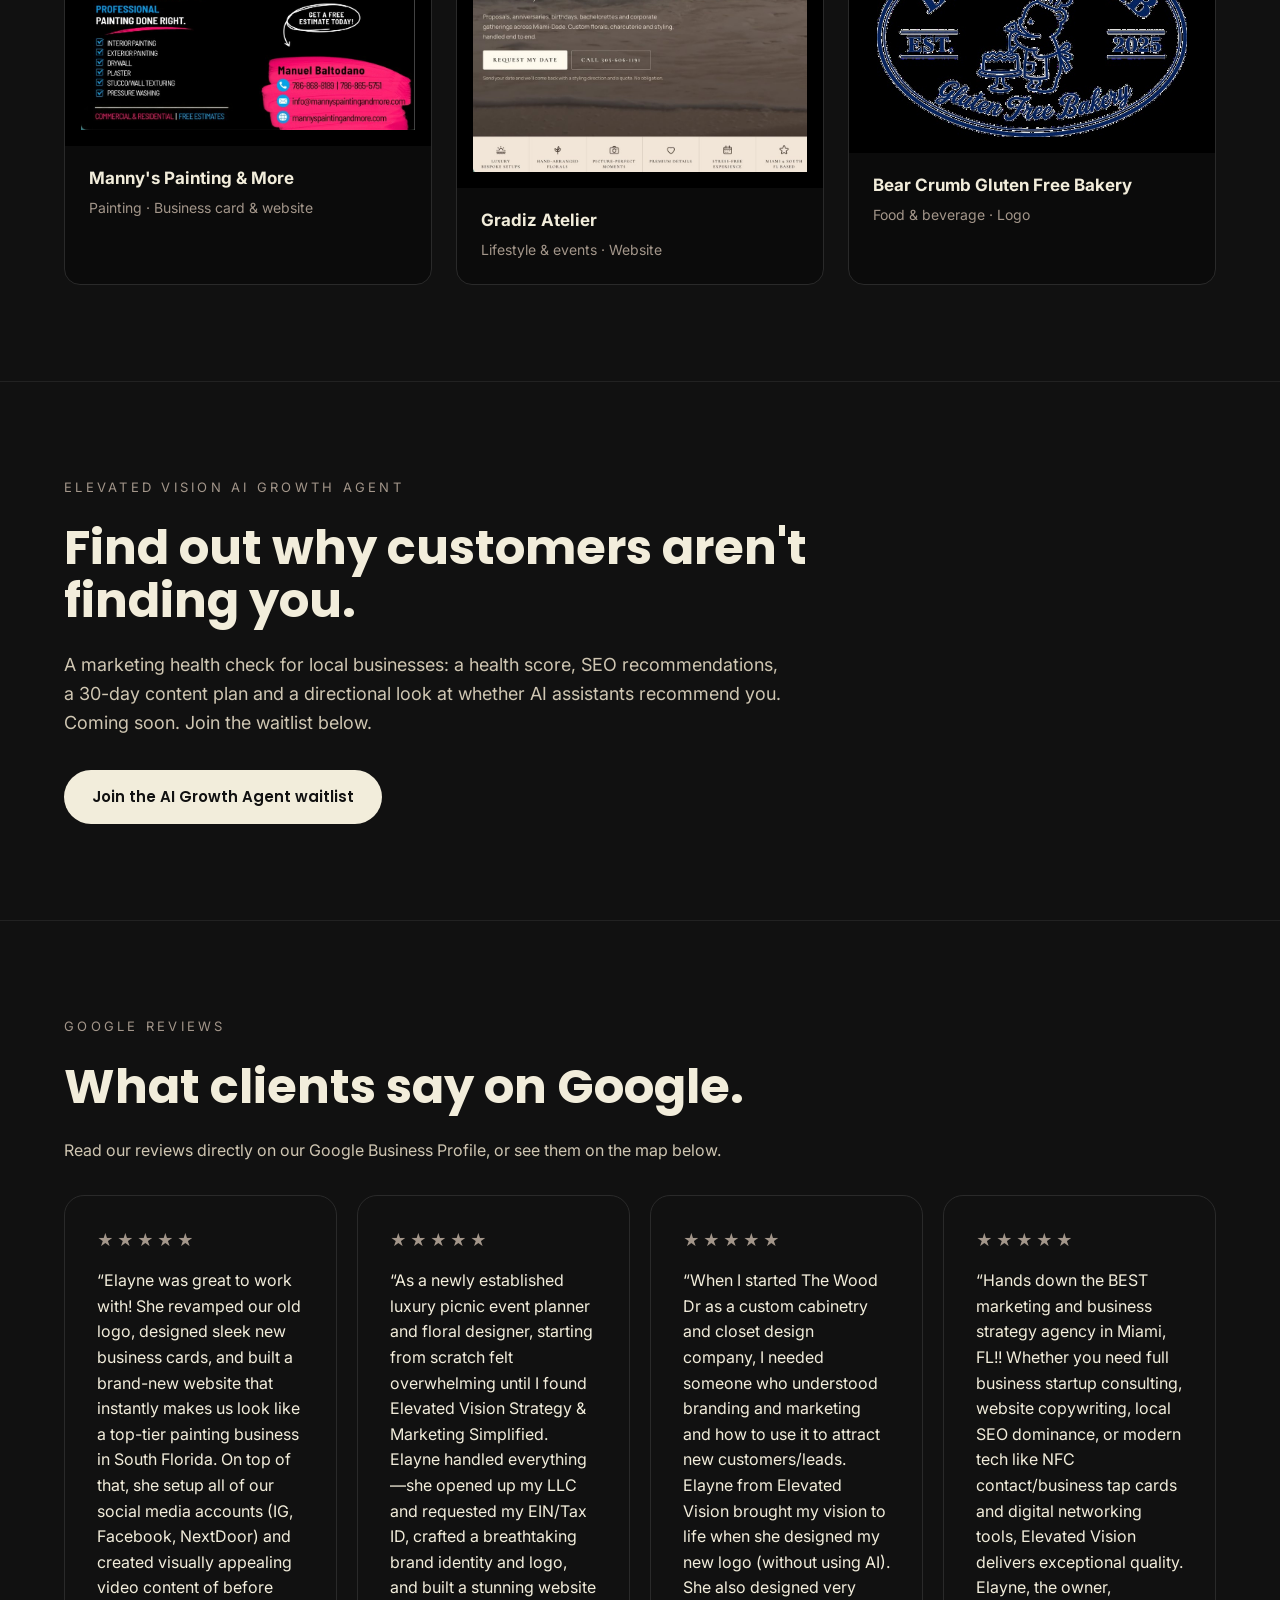
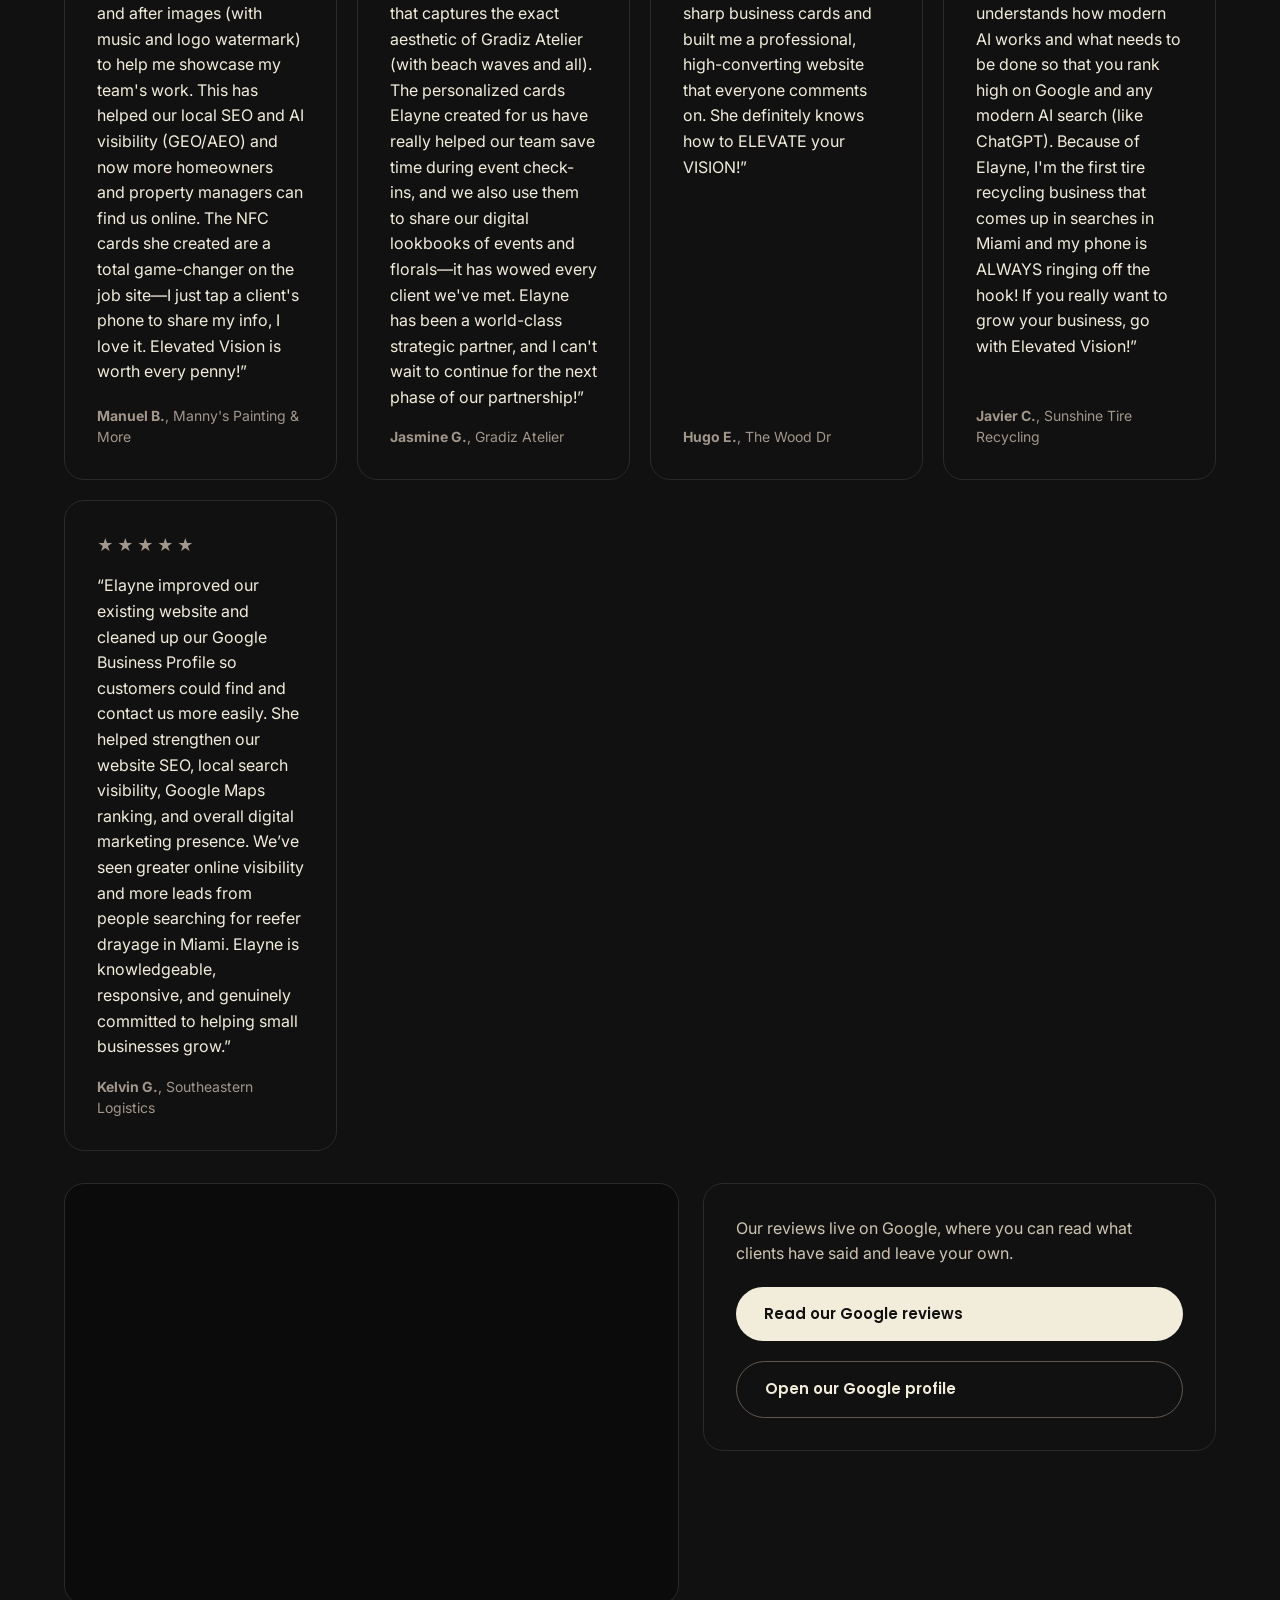
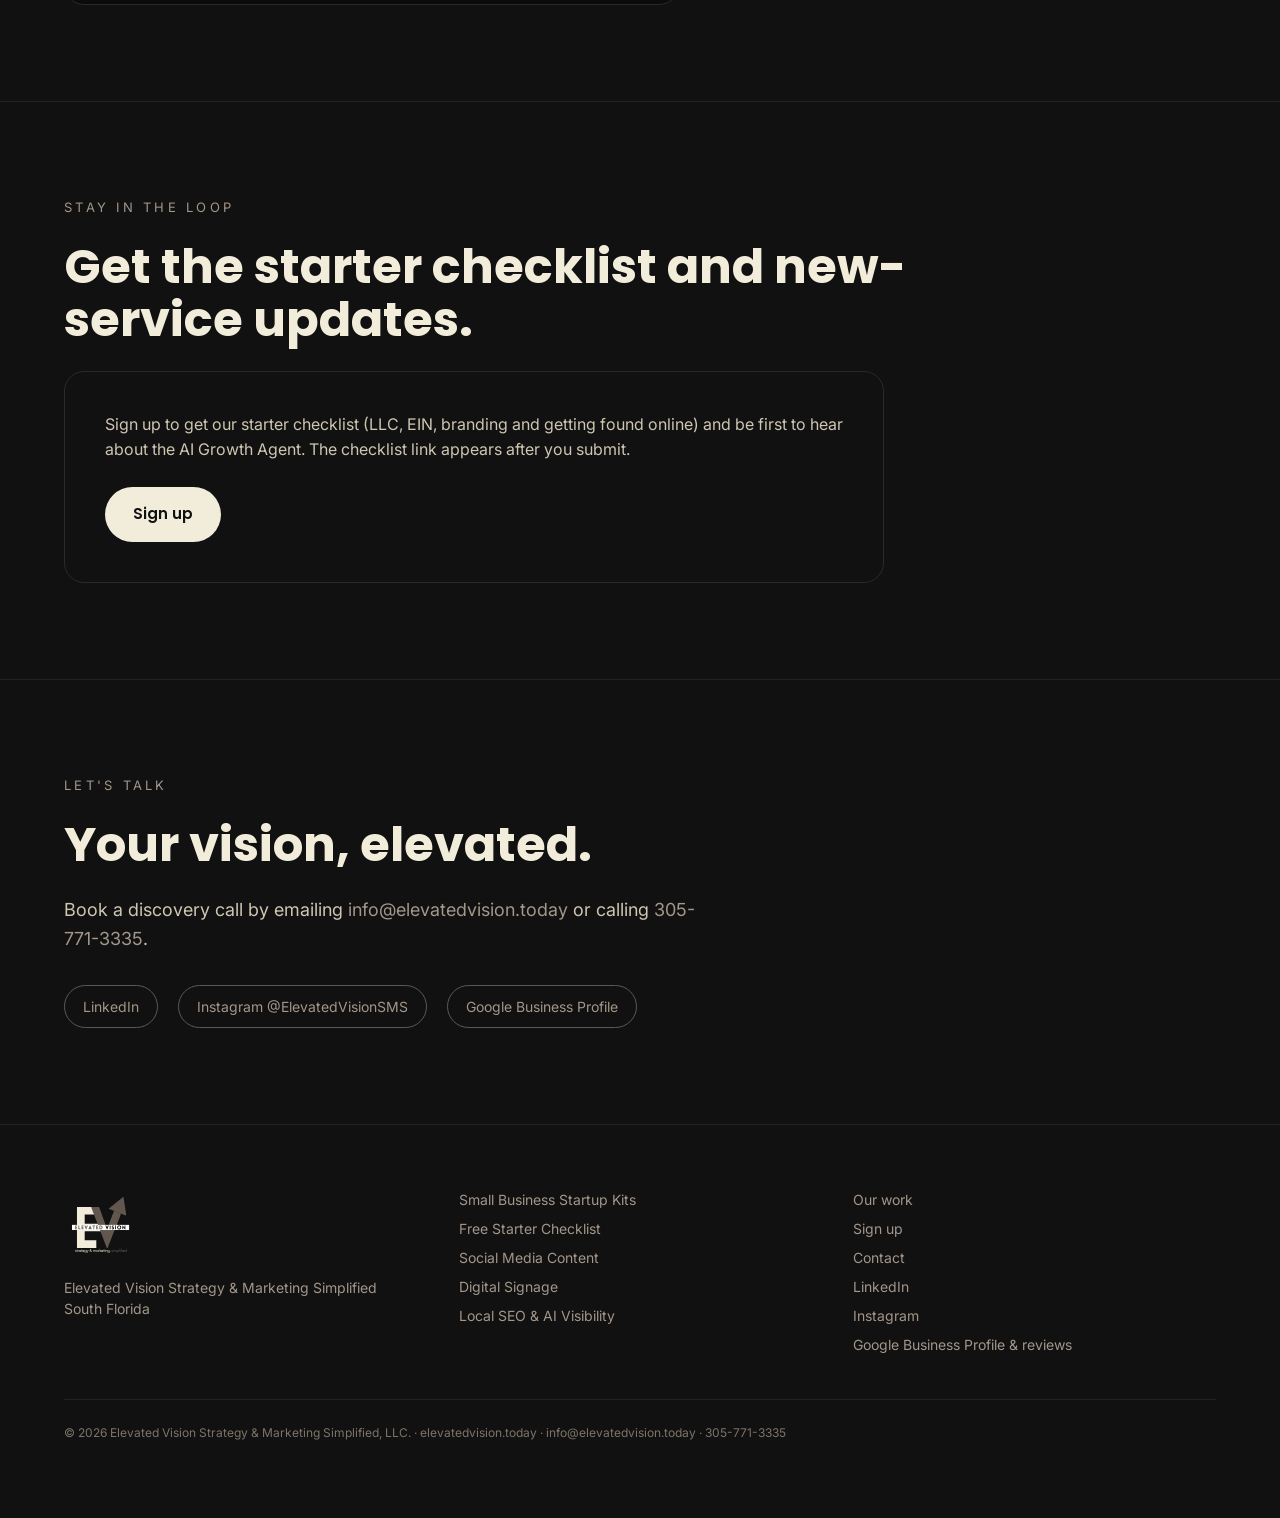
==== commit 8a209caa: "Apply verbatim client reviews, add client logo strip to work page Co-Authored-By: Claude Haiku 5.5 <" ====
--- a/index.html
+++ b/index.html
@@ -171,7 +171,7 @@
     <div class="testimonials">
       <figure class="card testimonial">
         <div class="stars" role="img" aria-label="5 out of 5 stars">&#9733;&#9733;&#9733;&#9733;&#9733;</div>
-        <blockquote>&ldquo;Working with Elayne from Elevated Vision completely transformed how I get clients for our business. She revamped our old logo, designed sleek new business cards, and built a brand-new website that instantly makes us look like a top-tier painting business in South Florida. On top of that, she setup all of our social media accounts (IG, Facebook, NextDoor) and created visually appealing video content of before and after images (with music and logo watermark) to help me showcase my team's work. This has helped our local SEO and AI visibility (GEO/AEO) and now more homeowners and property managers can find us online. The NFC cards she created are a total game-changer on the job site&mdash;I just tap a client's phone to share my info, I love it. Elevated Vision is worth every penny!&rdquo;</blockquote>
+        <blockquote>&ldquo;Elayne was great to work with! She revamped our old logo, designed sleek new business cards, and built a brand-new website that instantly makes us look like a top-tier painting business in South Florida. On top of that, she setup all of our social media accounts (IG, Facebook, NextDoor) and created visually appealing video content of before and after images (with music and logo watermark) to help me showcase my team's work. This has helped our local SEO and AI visibility (GEO/AEO) and now more homeowners and property managers can find us online. The NFC cards she created are a total game-changer on the job site&mdash;I just tap a client's phone to share my info, I love it. Elevated Vision is worth every penny!&rdquo;</blockquote>
         <figcaption><strong>Manuel B.</strong>, Manny's Painting &amp; More</figcaption>
       </figure>
       <figure class="card testimonial">
@@ -181,8 +181,18 @@
       </figure>
       <figure class="card testimonial">
         <div class="stars" role="img" aria-label="5 out of 5 stars">&#9733;&#9733;&#9733;&#9733;&#9733;</div>
-        <blockquote>&ldquo;When launching The Wood Dr as a custom cabinetry and closet design company, I needed someone who understood both branding and local lead generation. Elayne from Elevated Vision brought my vision to life when she designed my new logo (without using AI). She also designed very sharp business cards and built me a professional, high-converting website that everyone comments on. She definitely knows how to ELEVATE your VISION!&rdquo;</blockquote>
+        <blockquote>&ldquo;When I started The Wood Dr as a custom cabinetry and closet design company, I needed someone who understood branding and marketing and how to use it to attract new customers/leads. Elayne from Elevated Vision brought my vision to life when she designed my new logo (without using AI). She also designed very sharp business cards and built me a professional, high-converting website that everyone comments on. She definitely knows how to ELEVATE your VISION!&rdquo;</blockquote>
         <figcaption><strong>Hugo E.</strong>, The Wood Dr</figcaption>
+      </figure>
+      <figure class="card testimonial">
+        <div class="stars" role="img" aria-label="5 out of 5 stars">&#9733;&#9733;&#9733;&#9733;&#9733;</div>
+        <blockquote>&ldquo;Hands down the BEST marketing and business strategy agency in Miami, FL!! Whether you need full business startup consulting, website copywriting, local SEO dominance, or modern tech like NFC contact/business tap cards and digital networking tools, Elevated Vision delivers exceptional quality. Elayne, the owner, understands how modern AI works and what needs to be done so that you rank high on Google and any modern AI search (like ChatGPT). Because of Elayne, I'm the first tire recycling business that comes up in searches in Miami and my phone is ALWAYS ringing off the hook! If you really want to grow your business, go with Elevated Vision!&rdquo;</blockquote>
+        <figcaption><strong>Javier C.</strong>, Sunshine Tire Recycling</figcaption>
+      </figure>
+      <figure class="card testimonial">
+        <div class="stars" role="img" aria-label="5 out of 5 stars">&#9733;&#9733;&#9733;&#9733;&#9733;</div>
+        <blockquote>&ldquo;Elayne improved our existing website and cleaned up our Google Business Profile so customers could find and contact us more easily. She helped strengthen our website SEO, local search visibility, Google Maps ranking, and overall digital marketing presence. We&rsquo;ve seen greater online visibility and more leads from people searching for reefer drayage in Miami. Elayne is knowledgeable, responsive, and genuinely committed to helping small businesses grow.&rdquo;</blockquote>
+        <figcaption><strong>Kelvin G.</strong>, Southeastern Logistics</figcaption>
       </figure>
     </div>
     <div class="reviews-grid">
--- a/style.css
+++ b/style.css
@@ -76,3 +76,7 @@
 .testimonial .stars { color:var(--taupe-light); letter-spacing:3px; font-size:16px; }
 .testimonial blockquote { margin:0; color:var(--cream); line-height:1.6; font-size:16px; }
 .testimonial figcaption { color:var(--taupe-light); font-size:14px; margin-top:auto; }
+
+.logo-strip { display:grid; grid-template-columns:repeat(auto-fit,minmax(160px,1fr)); gap:16px; align-items:center; }
+.logo-strip img { width:100%; height:160px; object-fit:contain; background:#000; border:1px solid #2a2a2a; border-radius:16px; padding:14px; }
+.logo-strip img.logo-light { filter:brightness(2.2); }
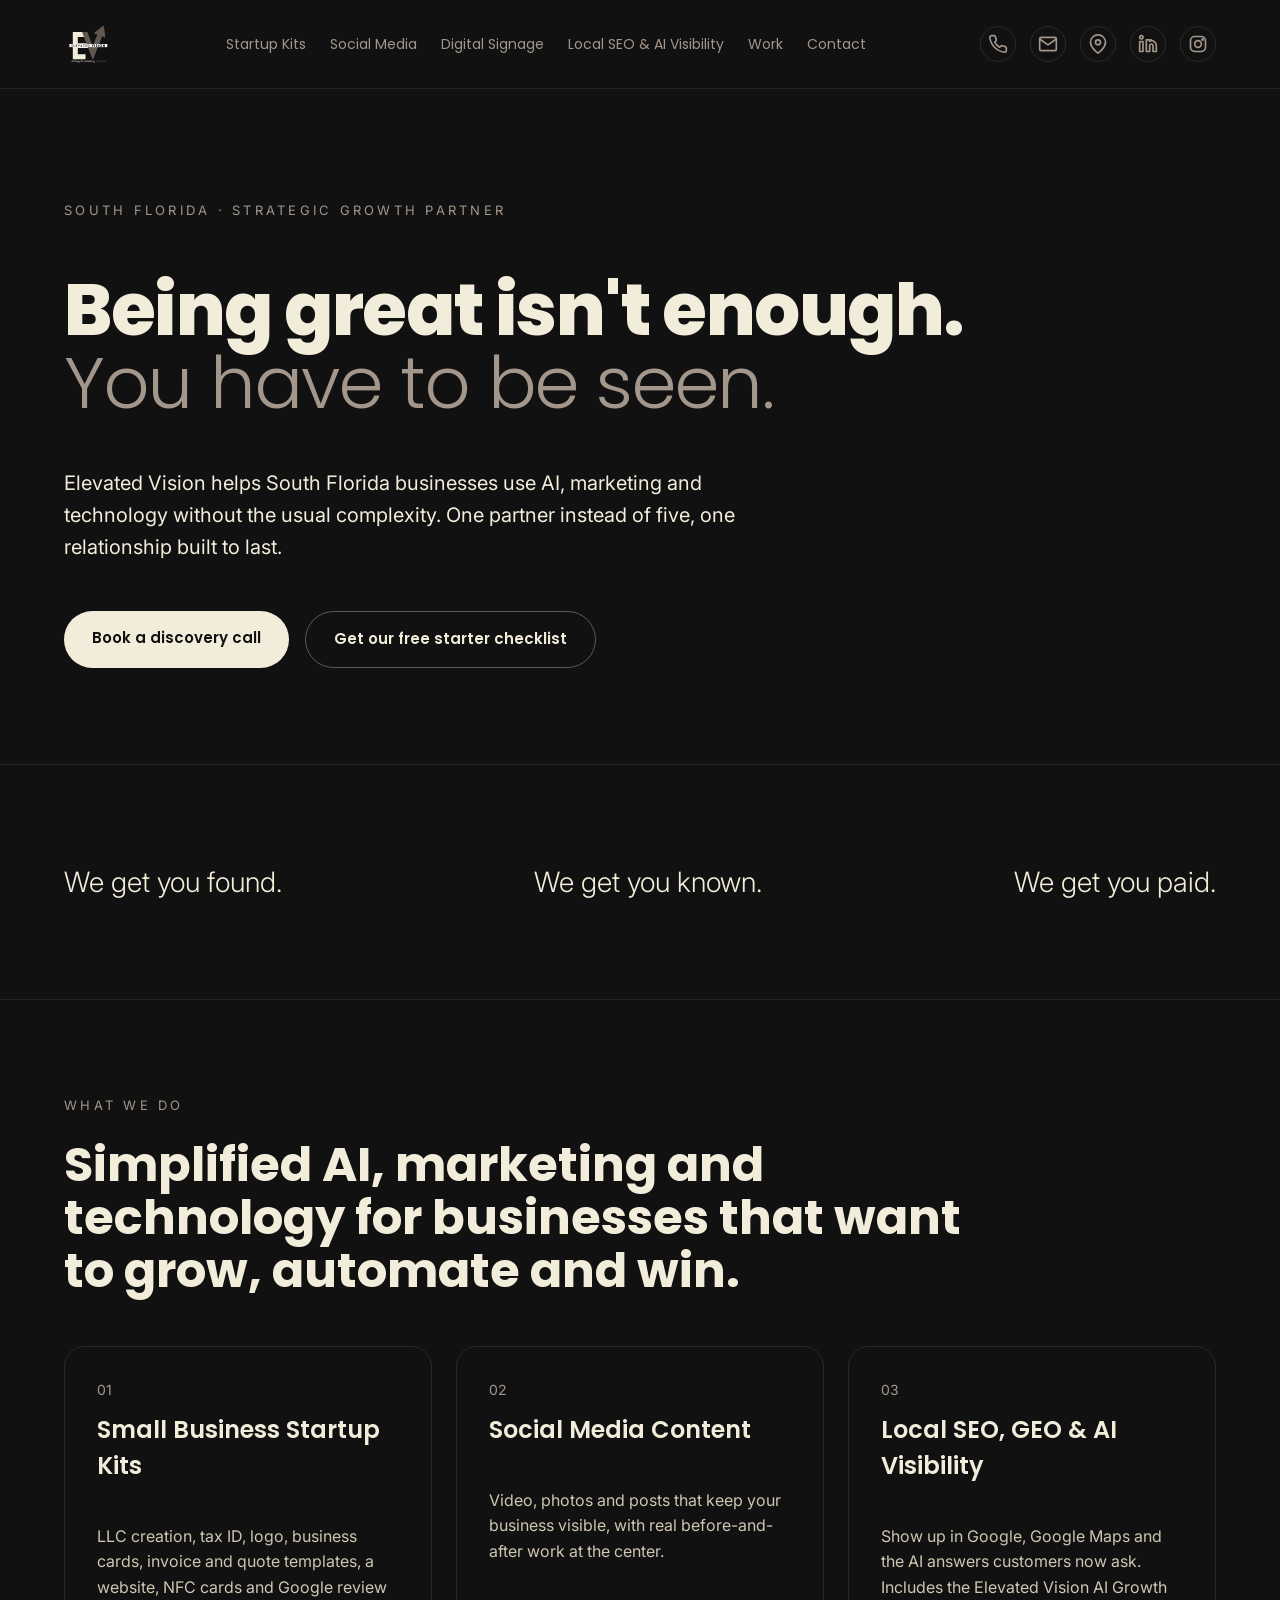
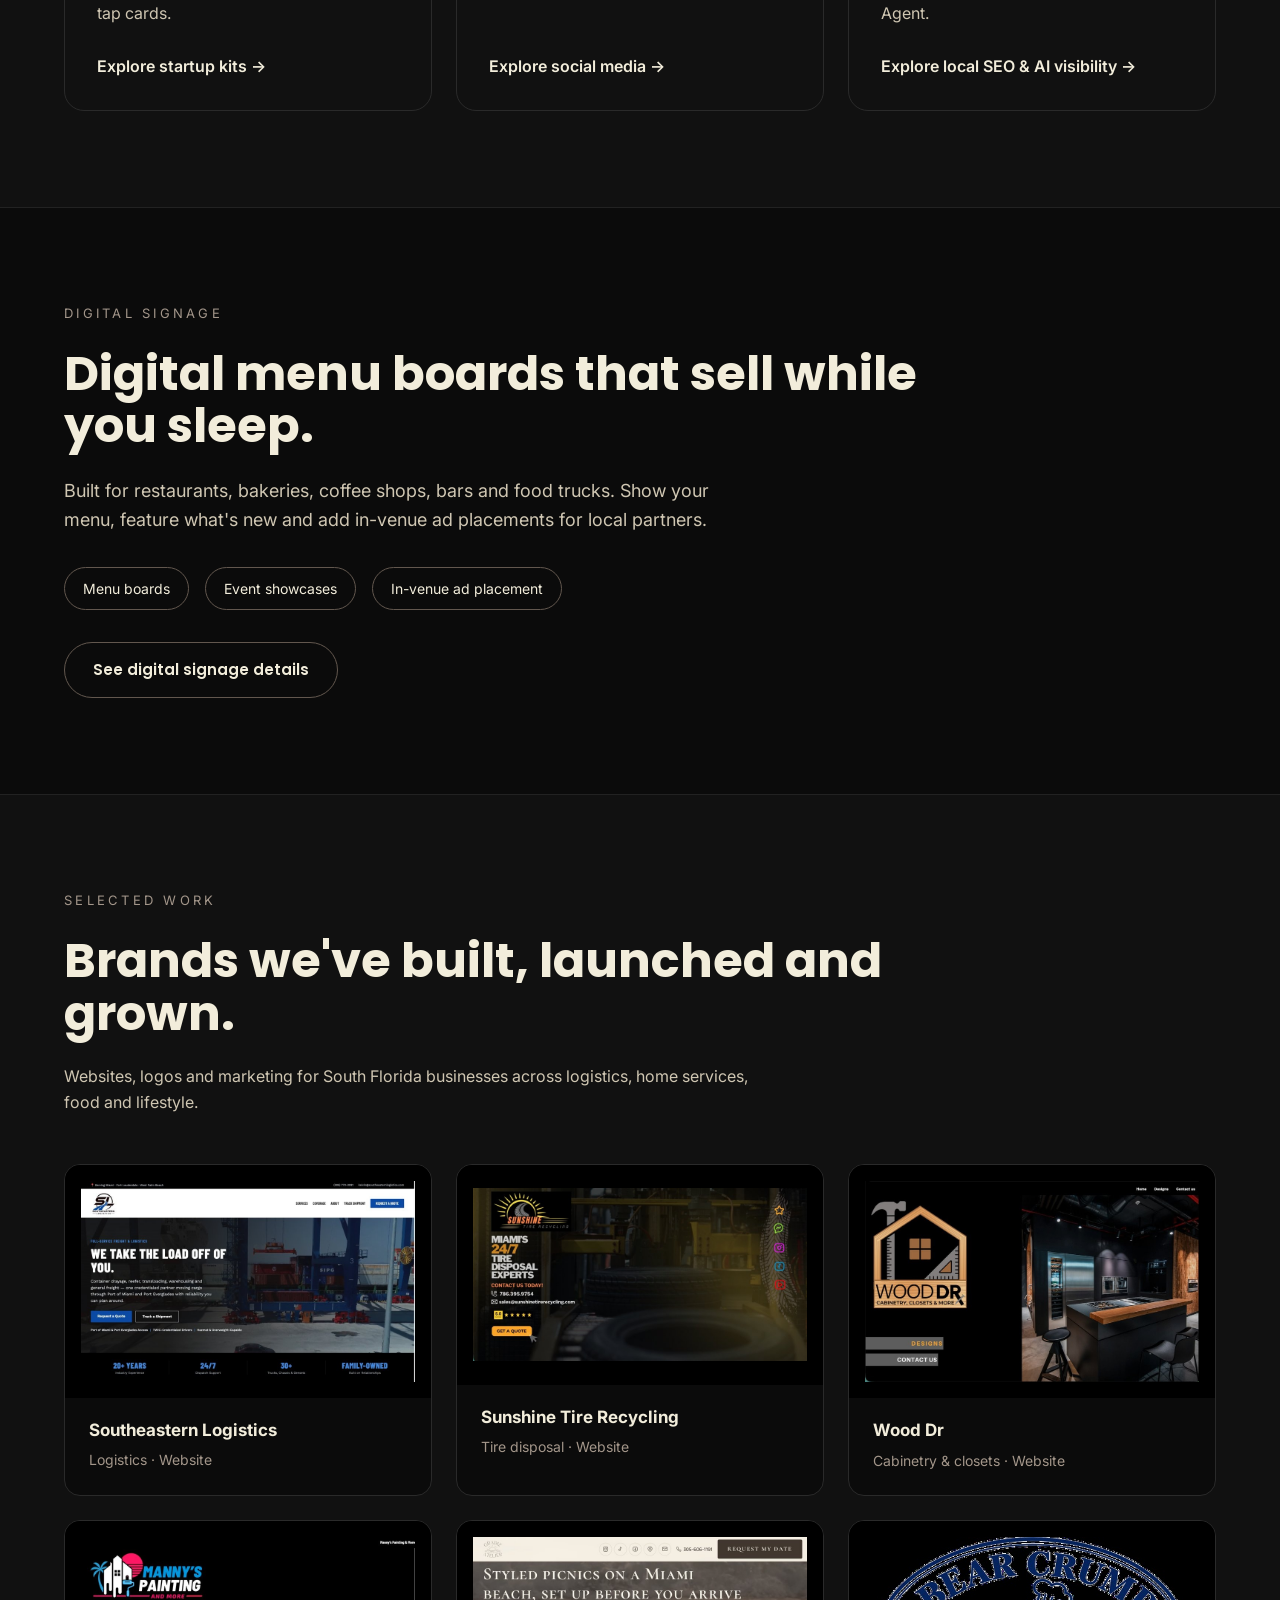
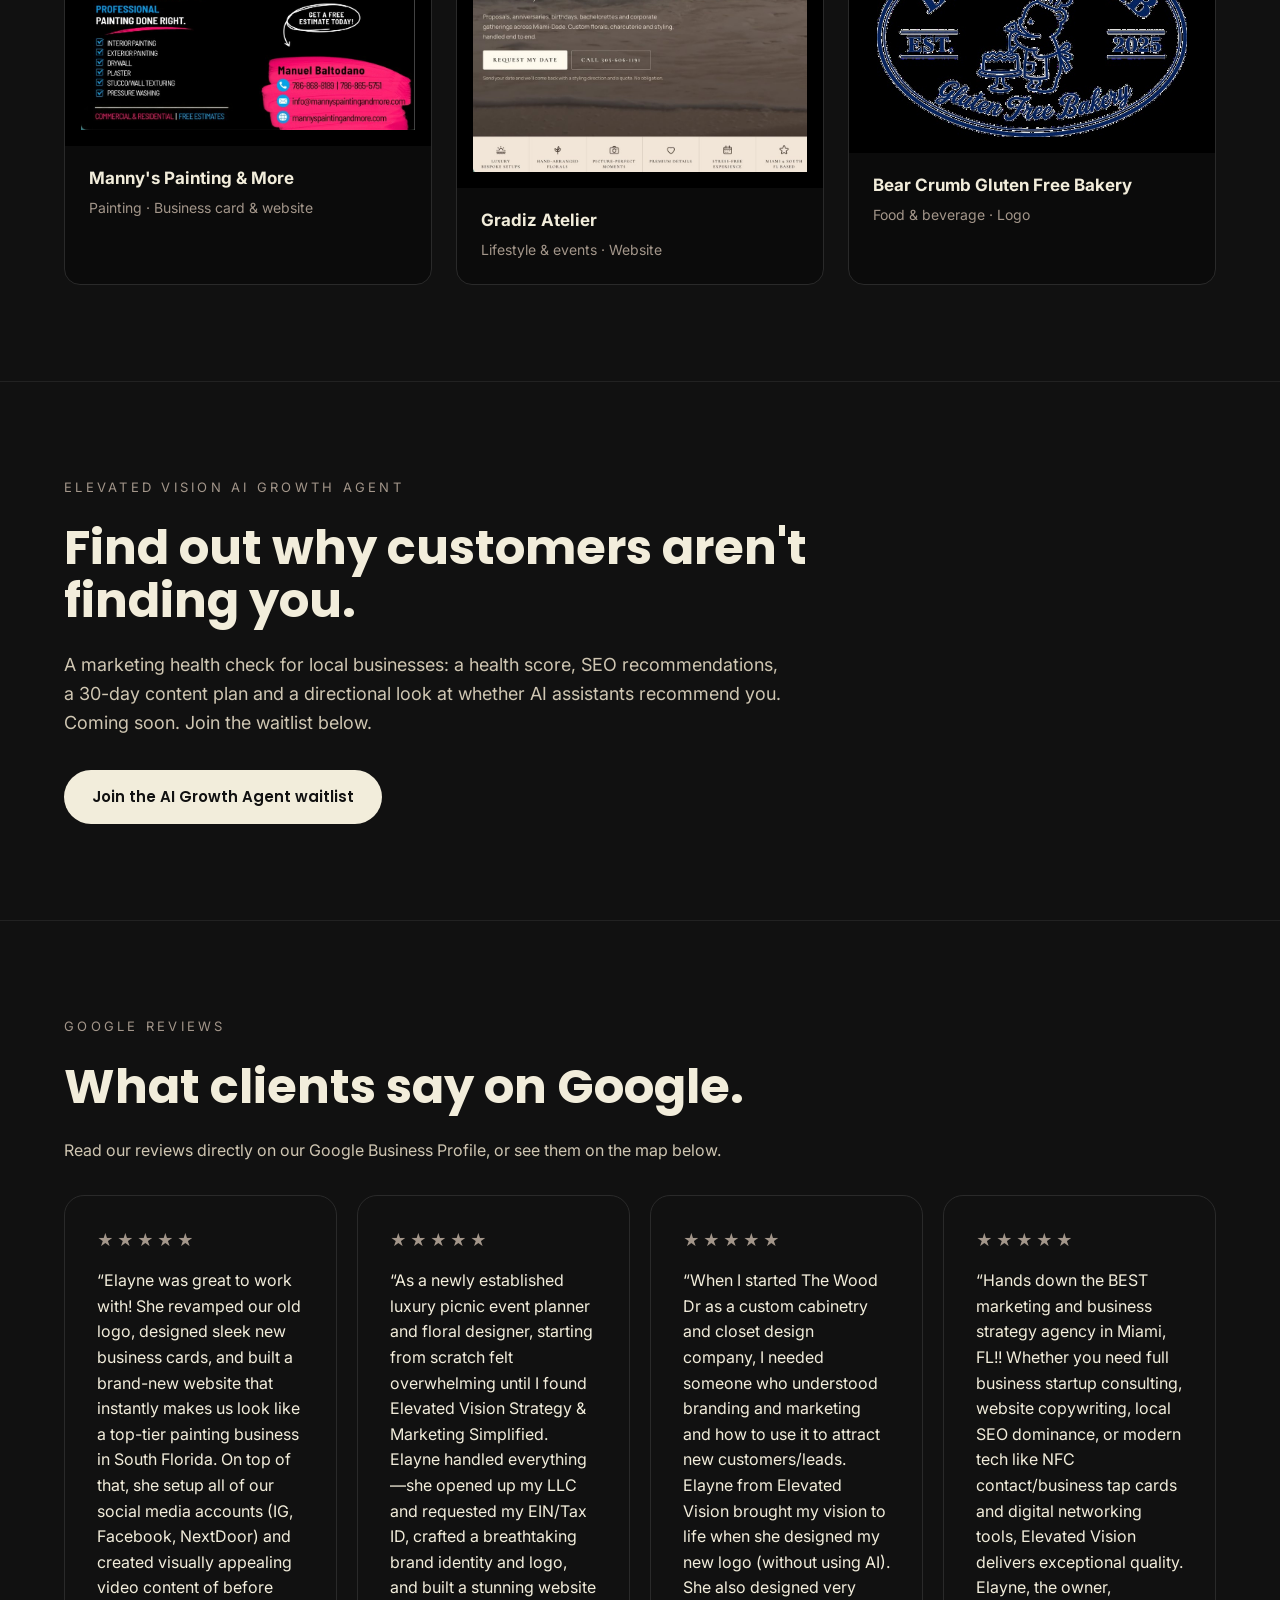
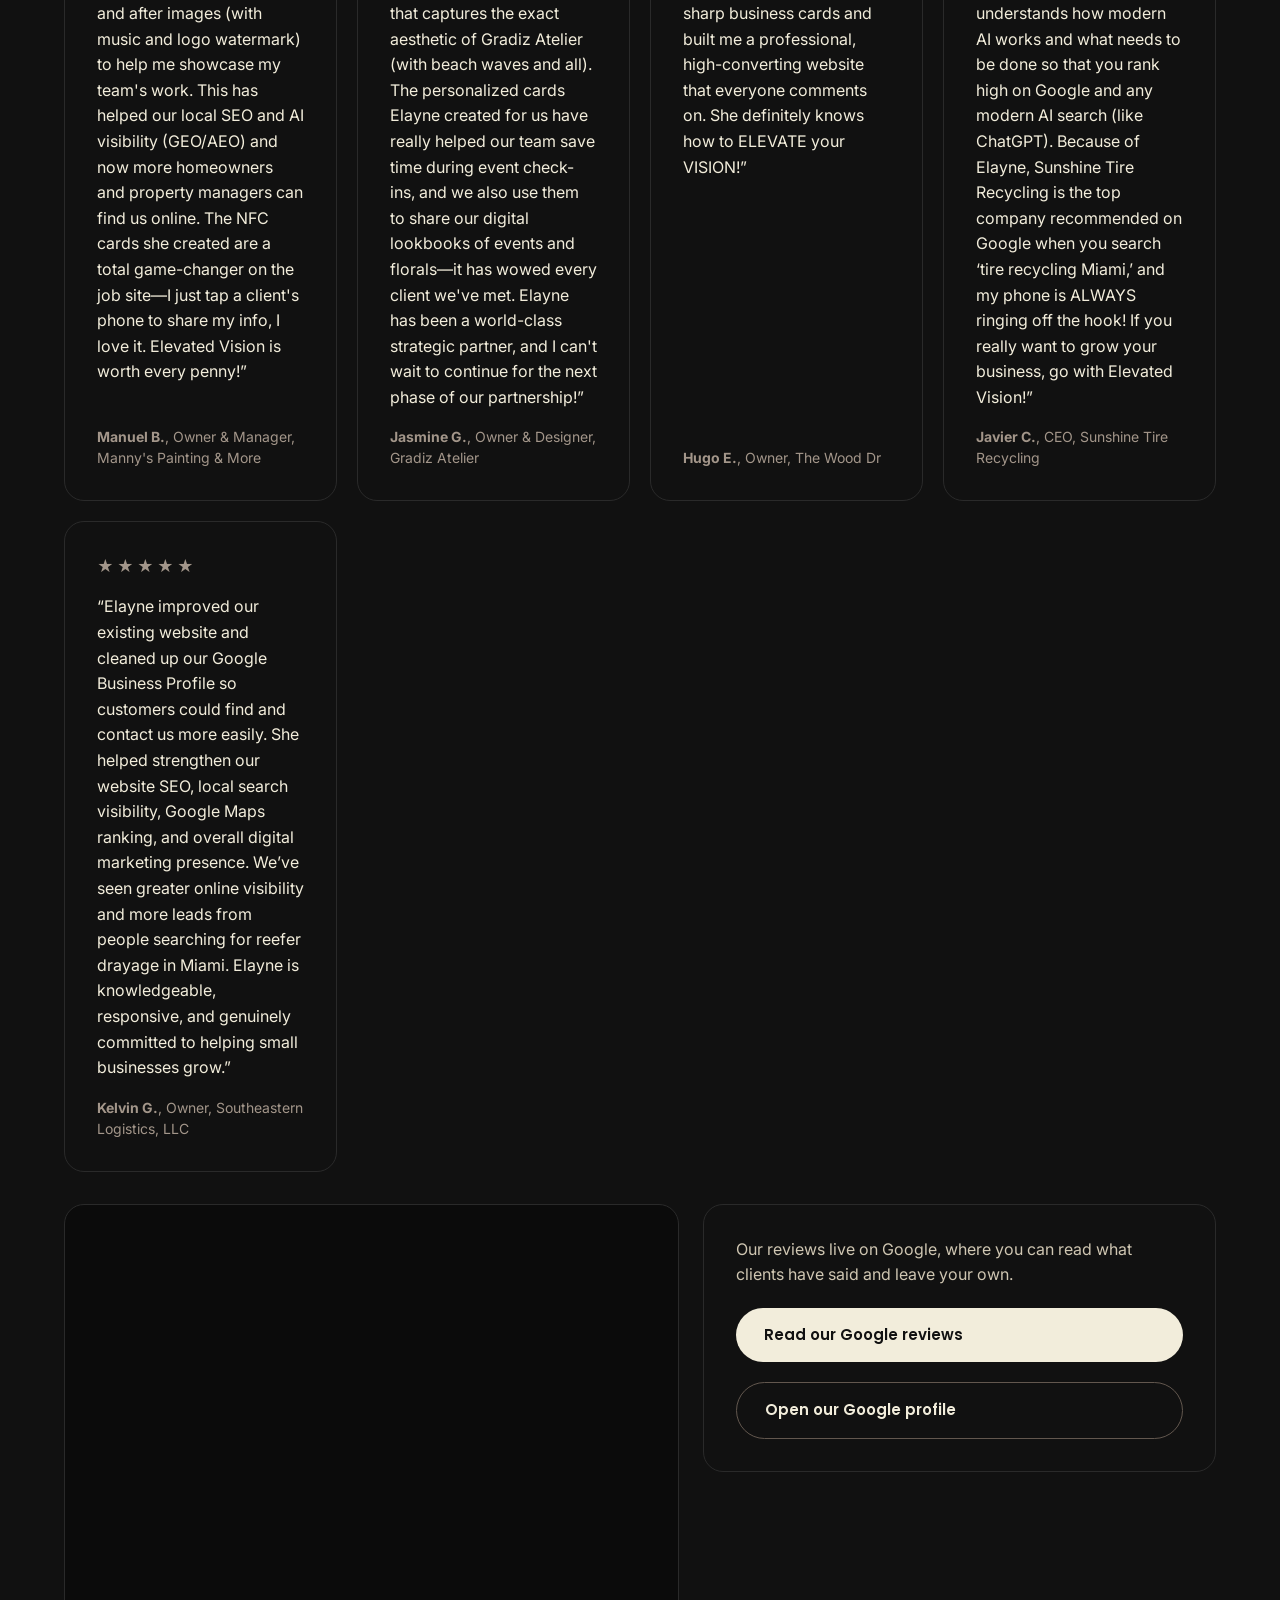
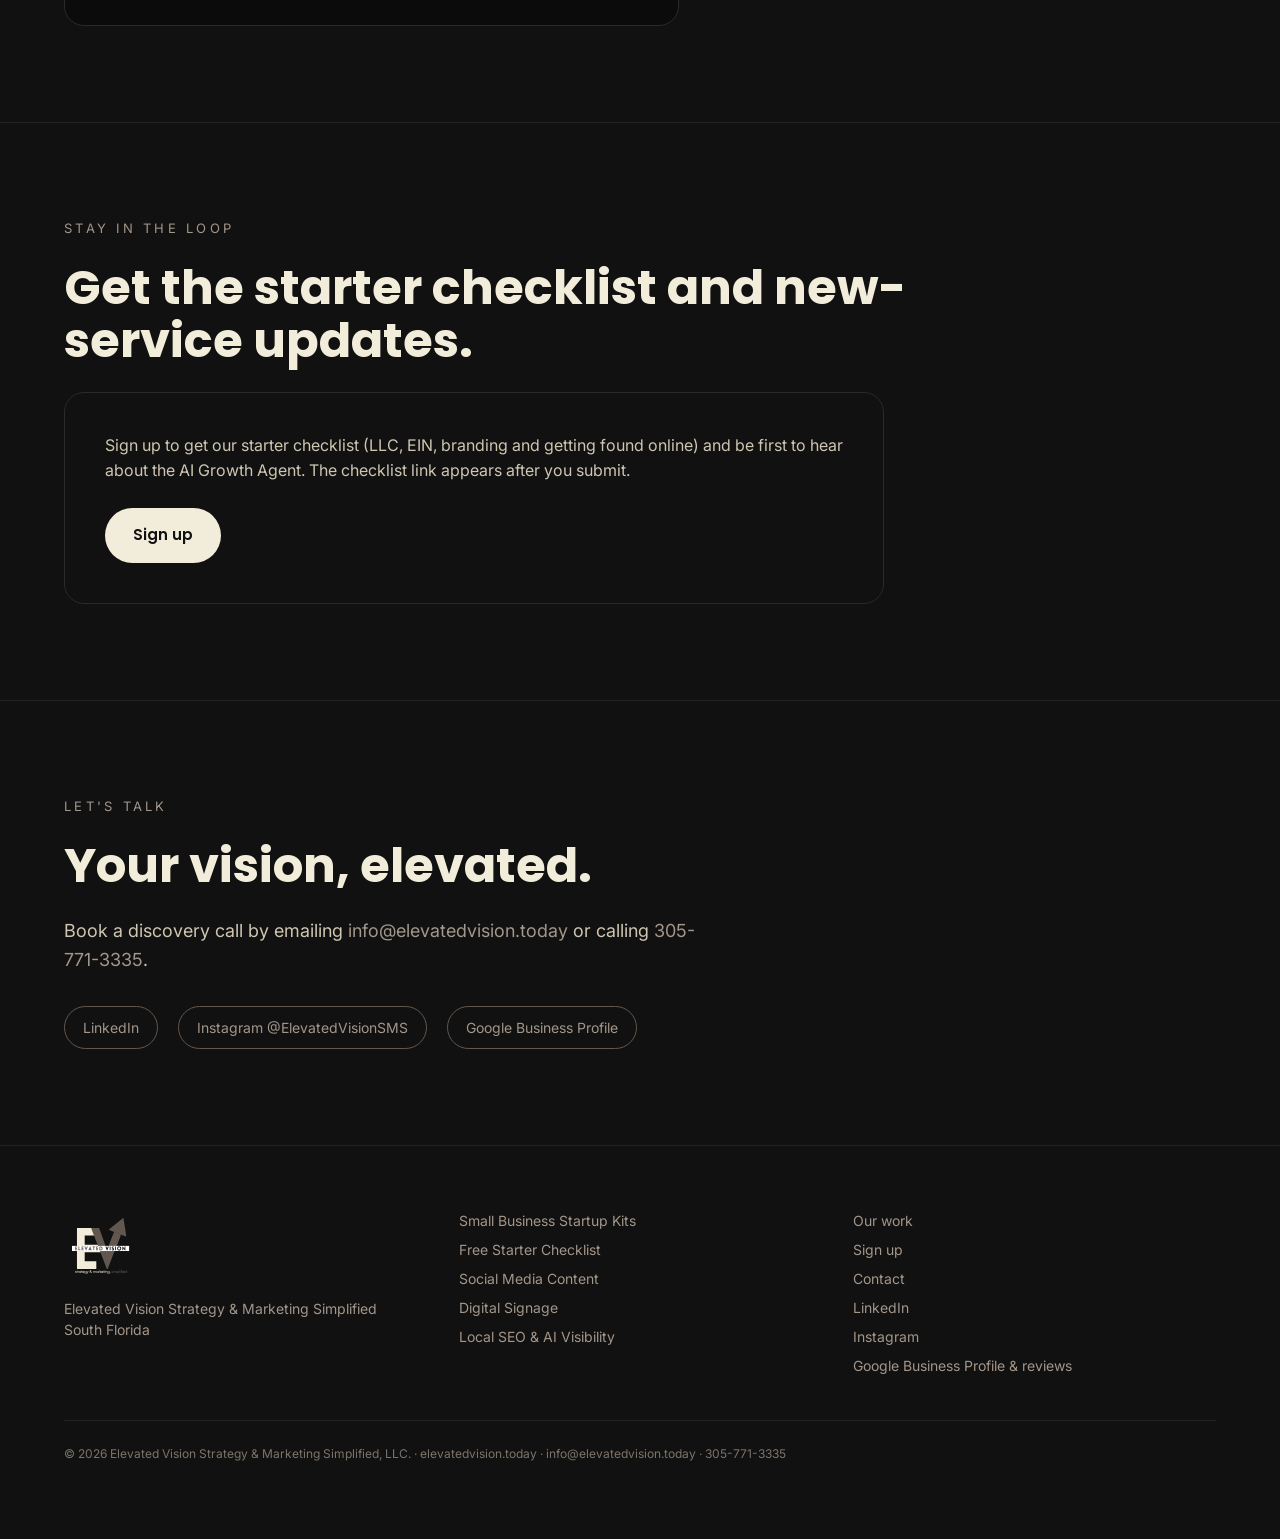
==== commit d132b829: "Update client review text and reviewer titles Co-Authored-By: Claude Haiku 5.5 <noreply@anthropic.co" ====
--- a/index.html
+++ b/index.html
@@ -172,27 +172,27 @@
       <figure class="card testimonial">
         <div class="stars" role="img" aria-label="5 out of 5 stars">&#9733;&#9733;&#9733;&#9733;&#9733;</div>
         <blockquote>&ldquo;Elayne was great to work with! She revamped our old logo, designed sleek new business cards, and built a brand-new website that instantly makes us look like a top-tier painting business in South Florida. On top of that, she setup all of our social media accounts (IG, Facebook, NextDoor) and created visually appealing video content of before and after images (with music and logo watermark) to help me showcase my team's work. This has helped our local SEO and AI visibility (GEO/AEO) and now more homeowners and property managers can find us online. The NFC cards she created are a total game-changer on the job site&mdash;I just tap a client's phone to share my info, I love it. Elevated Vision is worth every penny!&rdquo;</blockquote>
-        <figcaption><strong>Manuel B.</strong>, Manny's Painting &amp; More</figcaption>
+        <figcaption><strong>Manuel B.</strong>, Owner &amp; Manager, Manny's Painting &amp; More</figcaption>
       </figure>
       <figure class="card testimonial">
         <div class="stars" role="img" aria-label="5 out of 5 stars">&#9733;&#9733;&#9733;&#9733;&#9733;</div>
         <blockquote>&ldquo;As a newly established luxury picnic event planner and floral designer, starting from scratch felt overwhelming until I found Elevated Vision Strategy &amp; Marketing Simplified. Elayne handled everything&mdash;she opened up my LLC and requested my EIN/Tax ID, crafted a breathtaking brand identity and logo, and built a stunning website that captures the exact aesthetic of Gradiz Atelier (with beach waves and all). The personalized cards Elayne created for us have really helped our team save time during event check-ins, and we also use them to share our digital lookbooks of events and florals&mdash;it has wowed every client we've met. Elayne has been a world-class strategic partner, and I can't wait to continue for the next phase of our partnership!&rdquo;</blockquote>
-        <figcaption><strong>Jasmine G.</strong>, Gradiz Atelier</figcaption>
+        <figcaption><strong>Jasmine G.</strong>, Owner &amp; Designer, Gradiz Atelier</figcaption>
       </figure>
       <figure class="card testimonial">
         <div class="stars" role="img" aria-label="5 out of 5 stars">&#9733;&#9733;&#9733;&#9733;&#9733;</div>
         <blockquote>&ldquo;When I started The Wood Dr as a custom cabinetry and closet design company, I needed someone who understood branding and marketing and how to use it to attract new customers/leads. Elayne from Elevated Vision brought my vision to life when she designed my new logo (without using AI). She also designed very sharp business cards and built me a professional, high-converting website that everyone comments on. She definitely knows how to ELEVATE your VISION!&rdquo;</blockquote>
-        <figcaption><strong>Hugo E.</strong>, The Wood Dr</figcaption>
-      </figure>
-      <figure class="card testimonial">
-        <div class="stars" role="img" aria-label="5 out of 5 stars">&#9733;&#9733;&#9733;&#9733;&#9733;</div>
-        <blockquote>&ldquo;Hands down the BEST marketing and business strategy agency in Miami, FL!! Whether you need full business startup consulting, website copywriting, local SEO dominance, or modern tech like NFC contact/business tap cards and digital networking tools, Elevated Vision delivers exceptional quality. Elayne, the owner, understands how modern AI works and what needs to be done so that you rank high on Google and any modern AI search (like ChatGPT). Because of Elayne, I'm the first tire recycling business that comes up in searches in Miami and my phone is ALWAYS ringing off the hook! If you really want to grow your business, go with Elevated Vision!&rdquo;</blockquote>
-        <figcaption><strong>Javier C.</strong>, Sunshine Tire Recycling</figcaption>
+        <figcaption><strong>Hugo E.</strong>, Owner, The Wood Dr</figcaption>
+      </figure>
+      <figure class="card testimonial">
+        <div class="stars" role="img" aria-label="5 out of 5 stars">&#9733;&#9733;&#9733;&#9733;&#9733;</div>
+        <blockquote>&ldquo;Hands down the BEST marketing and business strategy agency in Miami, FL!! Whether you need full business startup consulting, website copywriting, local SEO dominance, or modern tech like NFC contact/business tap cards and digital networking tools, Elevated Vision delivers exceptional quality. Elayne, the owner, understands how modern AI works and what needs to be done so that you rank high on Google and any modern AI search (like ChatGPT). Because of Elayne, Sunshine Tire Recycling is the top company recommended on Google when you search &lsquo;tire recycling Miami,&rsquo; and my phone is ALWAYS ringing off the hook! If you really want to grow your business, go with Elevated Vision!&rdquo;</blockquote>
+        <figcaption><strong>Javier C.</strong>, CEO, Sunshine Tire Recycling</figcaption>
       </figure>
       <figure class="card testimonial">
         <div class="stars" role="img" aria-label="5 out of 5 stars">&#9733;&#9733;&#9733;&#9733;&#9733;</div>
         <blockquote>&ldquo;Elayne improved our existing website and cleaned up our Google Business Profile so customers could find and contact us more easily. She helped strengthen our website SEO, local search visibility, Google Maps ranking, and overall digital marketing presence. We&rsquo;ve seen greater online visibility and more leads from people searching for reefer drayage in Miami. Elayne is knowledgeable, responsive, and genuinely committed to helping small businesses grow.&rdquo;</blockquote>
-        <figcaption><strong>Kelvin G.</strong>, Southeastern Logistics</figcaption>
+        <figcaption><strong>Kelvin G.</strong>, Owner, Southeastern Logistics, LLC</figcaption>
       </figure>
     </div>
     <div class="reviews-grid">
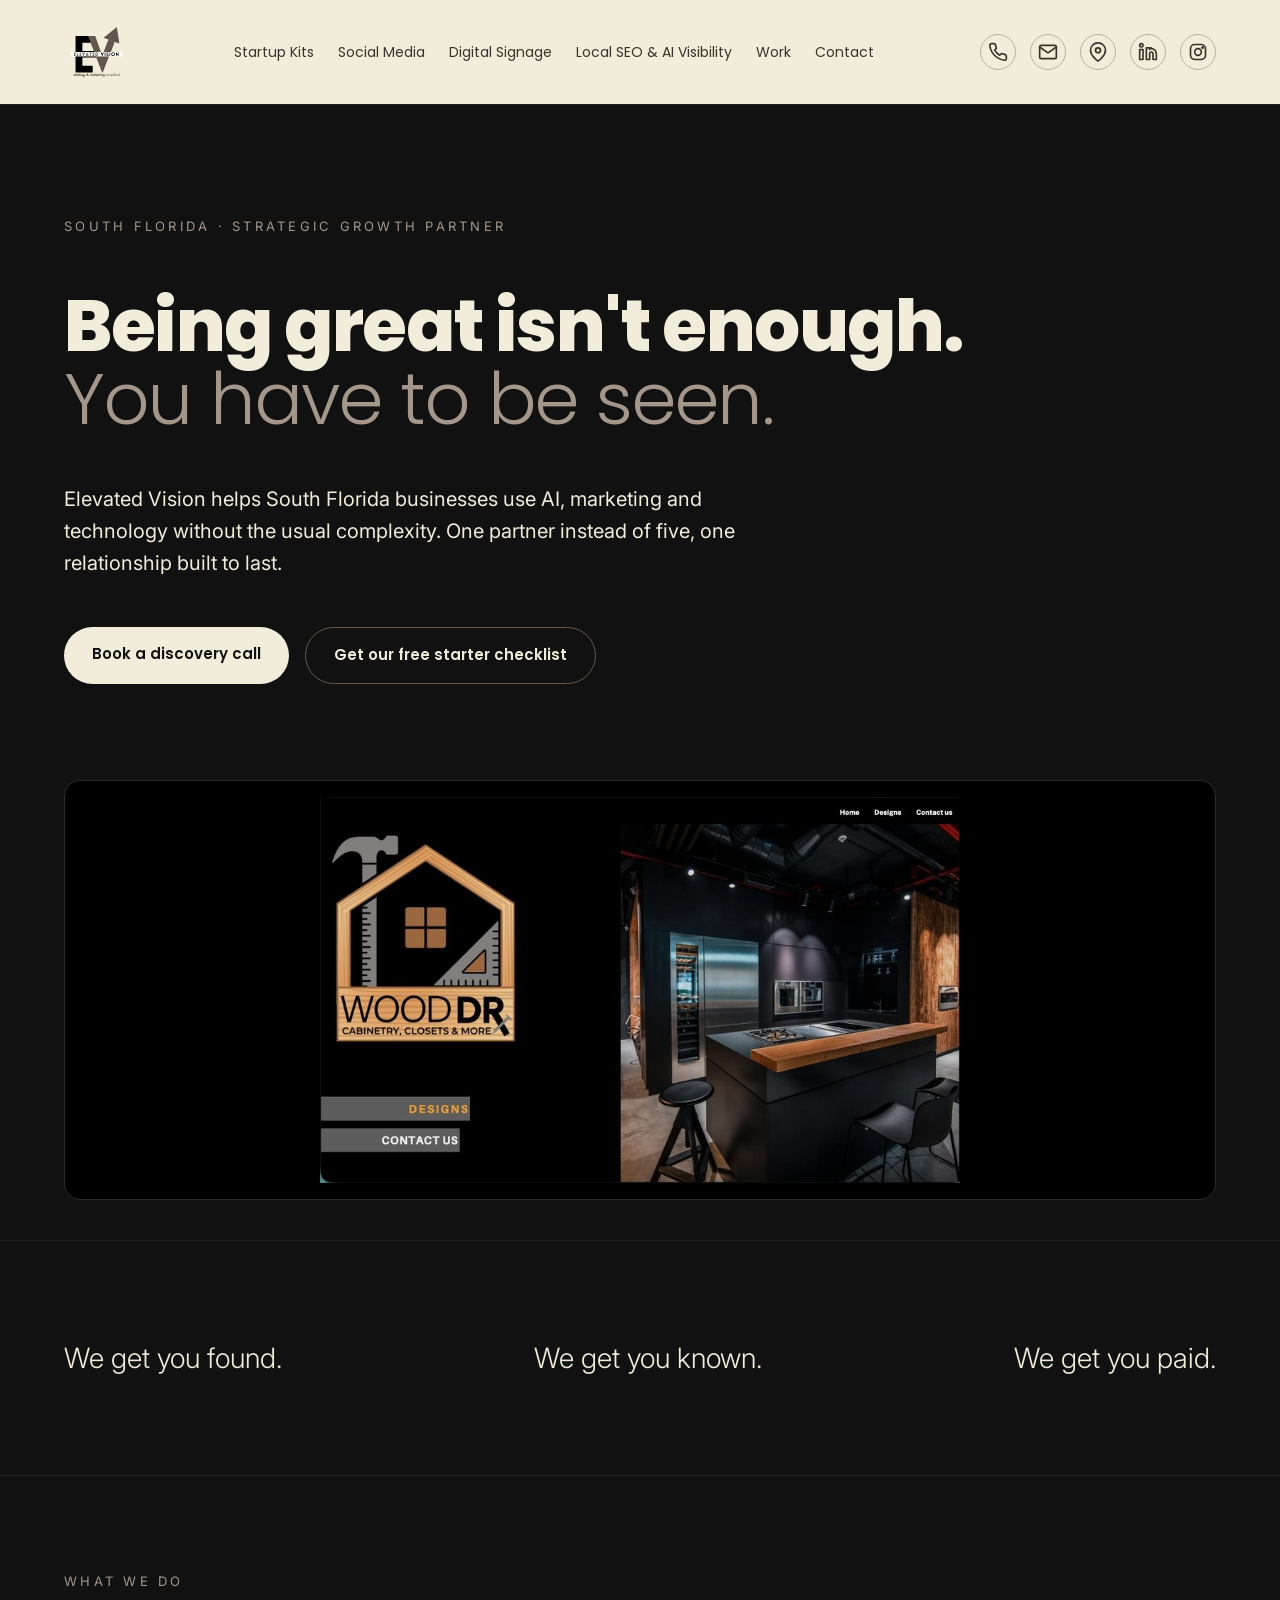
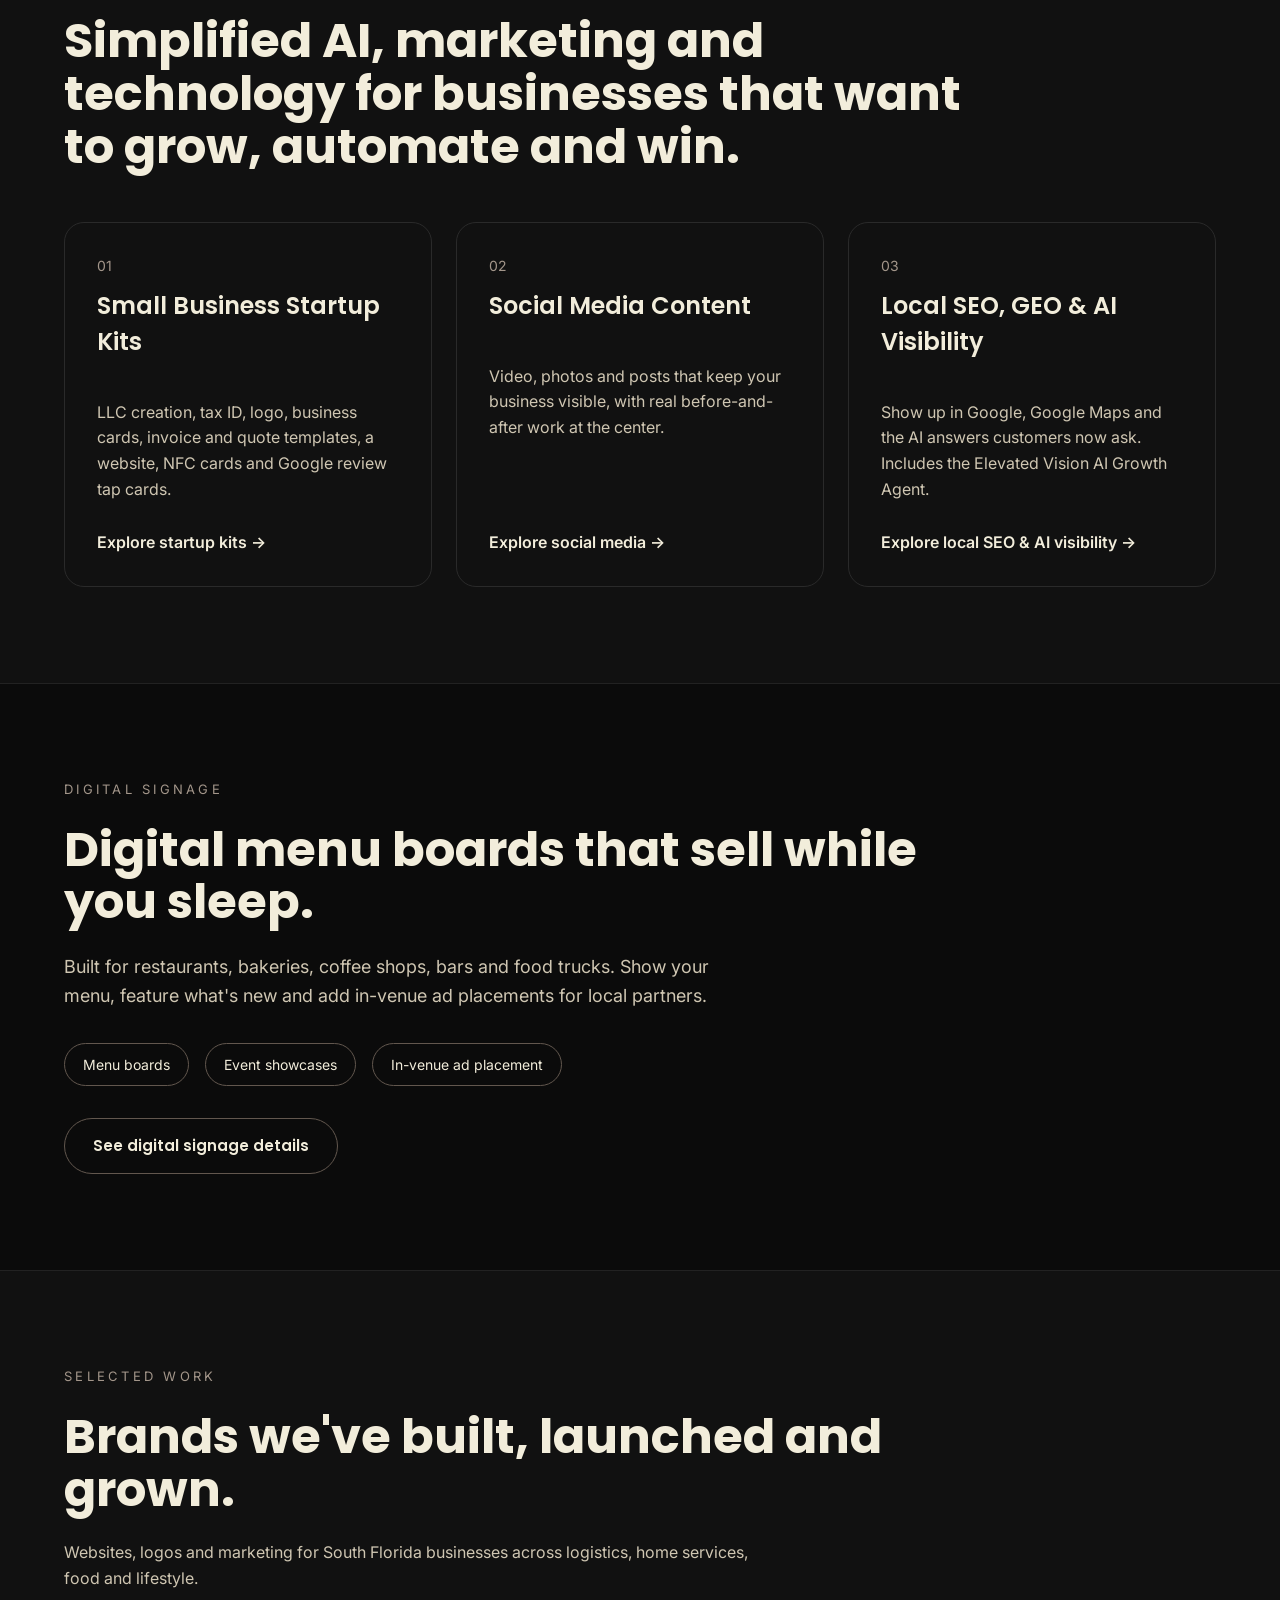
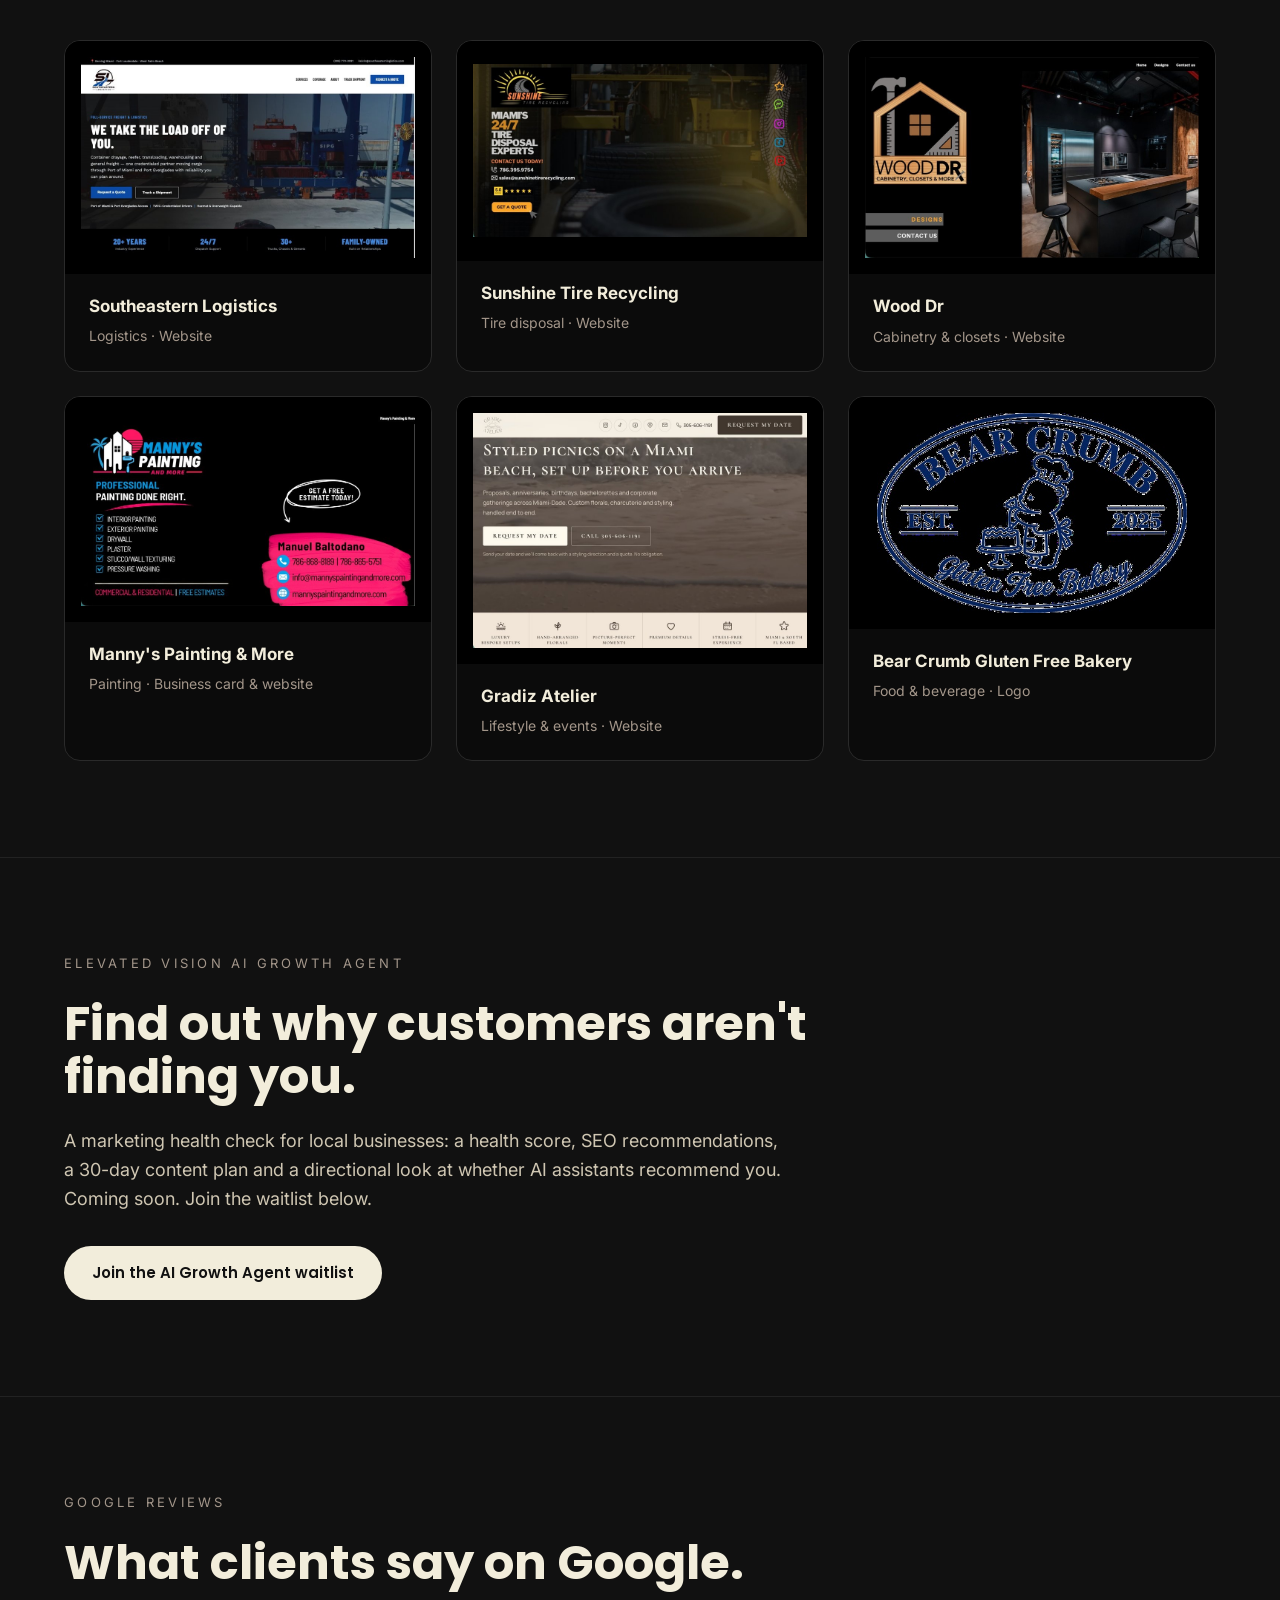
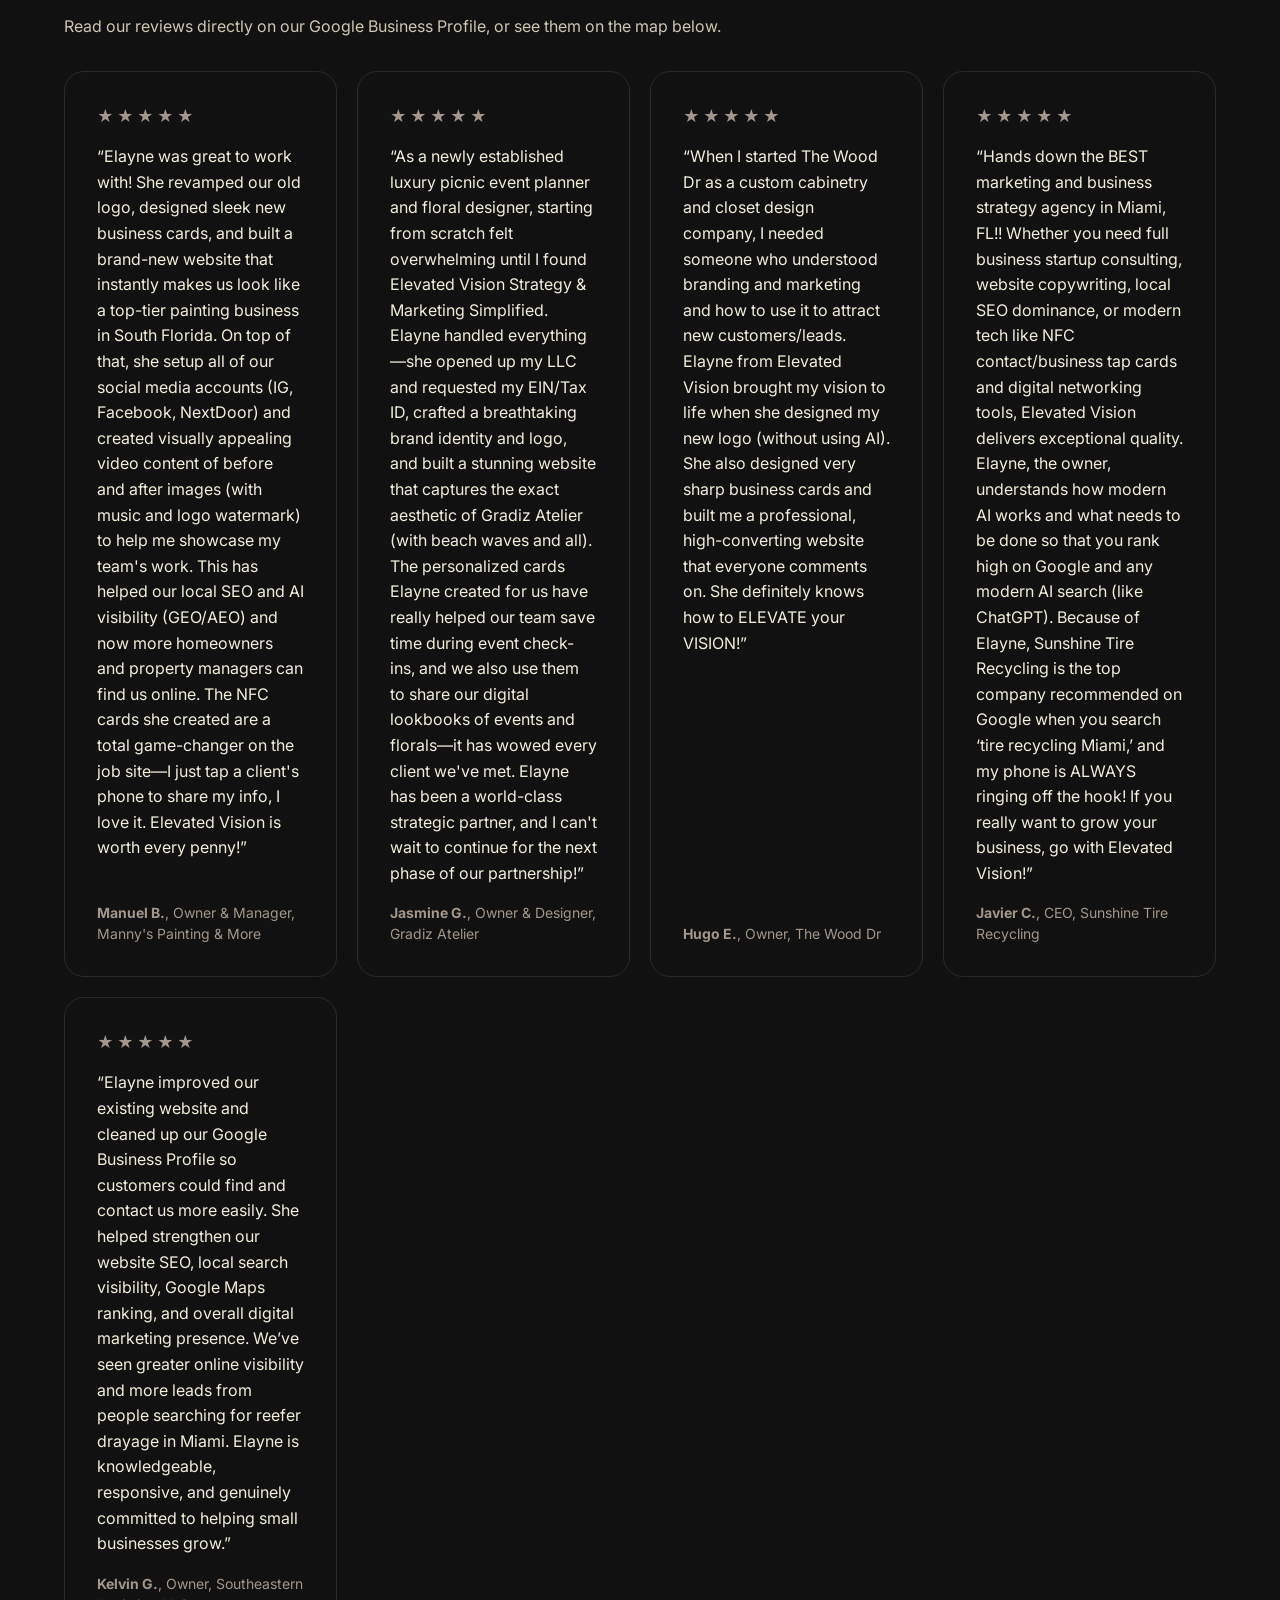
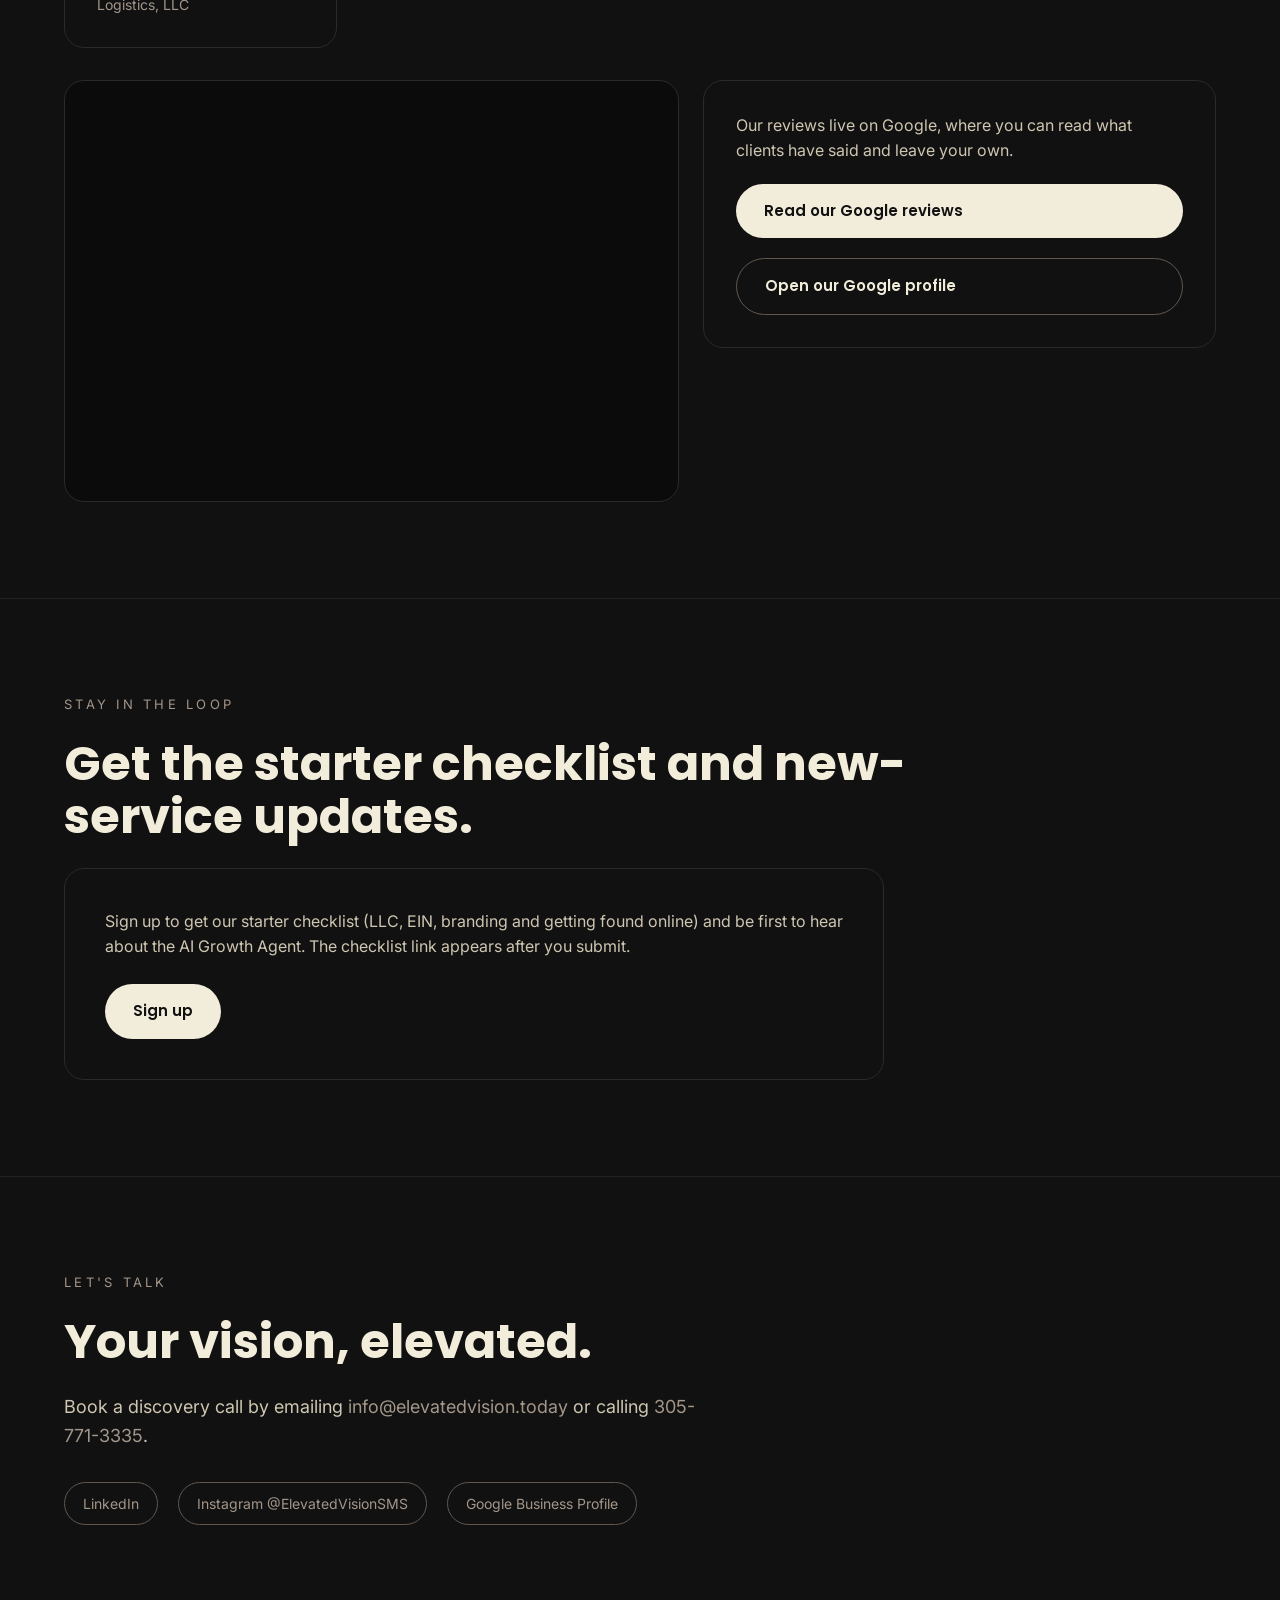
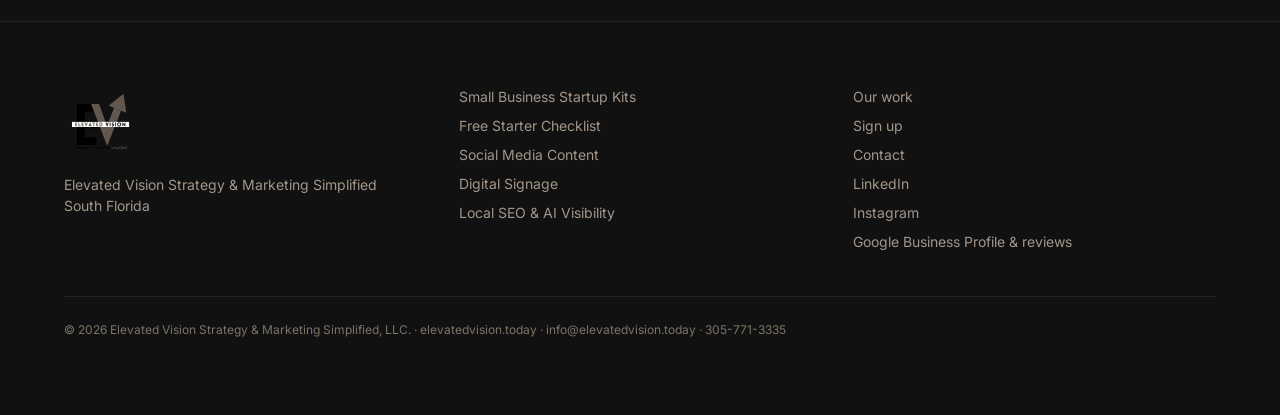
==== commit db0f824a: "Light top bar with dark text, original logo, add page images Co-Authored-By: Claude Haiku 5.5 <norep" ====
--- a/index.html
+++ b/index.html
@@ -82,6 +82,7 @@
     </div>
   </div>
 
+  <figure class="page-image"><img src="assets/work/wood-dr.png" alt="Wood Dr website homepage, a client site built by Elevated Vision" loading="lazy"></figure>
   <section style="display:flex;gap:48px;flex-wrap:wrap;justify-content:space-between" aria-label="Brand promise">
     <div style="font-size:28px;font-weight:300">We get you found.</div>
     <div style="font-size:28px;font-weight:300">We get you known.</div>
--- a/style.css
+++ b/style.css
@@ -17,7 +17,7 @@
 .btn-primary:hover { background:var(--taupe-light); color:var(--black); }
 .btn-ghost { border:1px solid var(--taupe); color:var(--cream); }
 .nav { display:flex; justify-content:space-between; align-items:center; padding:20px 64px; flex-wrap:wrap; gap:16px; }
-.nav img { height:48px; width:auto; }
+.nav img { height:64px; width:auto; }
 .nav-links { display:flex; gap:24px; font-size:14px; color:var(--taupe-light); flex-wrap:wrap; }
 .nav-links a[aria-current="page"] { color:var(--cream); }
 .hero { padding:112px 64px 96px; min-height:640px; display:flex; flex-direction:column; justify-content:center; gap:28px; border-top:1px solid var(--line); }
@@ -56,7 +56,7 @@
   section, .nav, .hero, .crumbs, .footer { padding-left:24px; padding-right:24px; }
   h1 { font-size:44px; } h2 { font-size:32px; }
   .grid3, .grid2, .footer { grid-template-columns:1fr; }
-  .nav img { height:40px; }
+  .nav img { height:52px; }
 }
 @media (prefers-reduced-motion: no-preference) {
   .hero h1, .hero .lead { animation: rise .9s ease-out both; }
@@ -80,3 +80,13 @@
 .logo-strip { display:grid; grid-template-columns:repeat(auto-fit,minmax(160px,1fr)); gap:16px; align-items:center; }
 .logo-strip img { width:100%; height:160px; object-fit:contain; background:#000; border:1px solid #2a2a2a; border-radius:16px; padding:14px; }
 .logo-strip img.logo-light { filter:brightness(2.2); }
+
+.page-image { margin:0 64px 40px; }
+.page-image img { width:100%; max-height:420px; object-fit:contain; background:#000; border:1px solid #2a2a2a; border-radius:16px; padding:16px; display:block; }
+.nav { background:var(--cream); }
+.nav-links { color:#3a332d; }
+.nav-links a { color:#3a332d; }
+.nav-links a:hover, .nav-links a[aria-current="page"] { color:var(--black); }
+.nav-contact a { color:#3a332d; border-color:#b9b09c; }
+.nav-contact a:hover { color:var(--cream); background:var(--black); border-color:var(--black); }
+@media (max-width: 720px) { .page-image { margin:0 24px 32px; } }
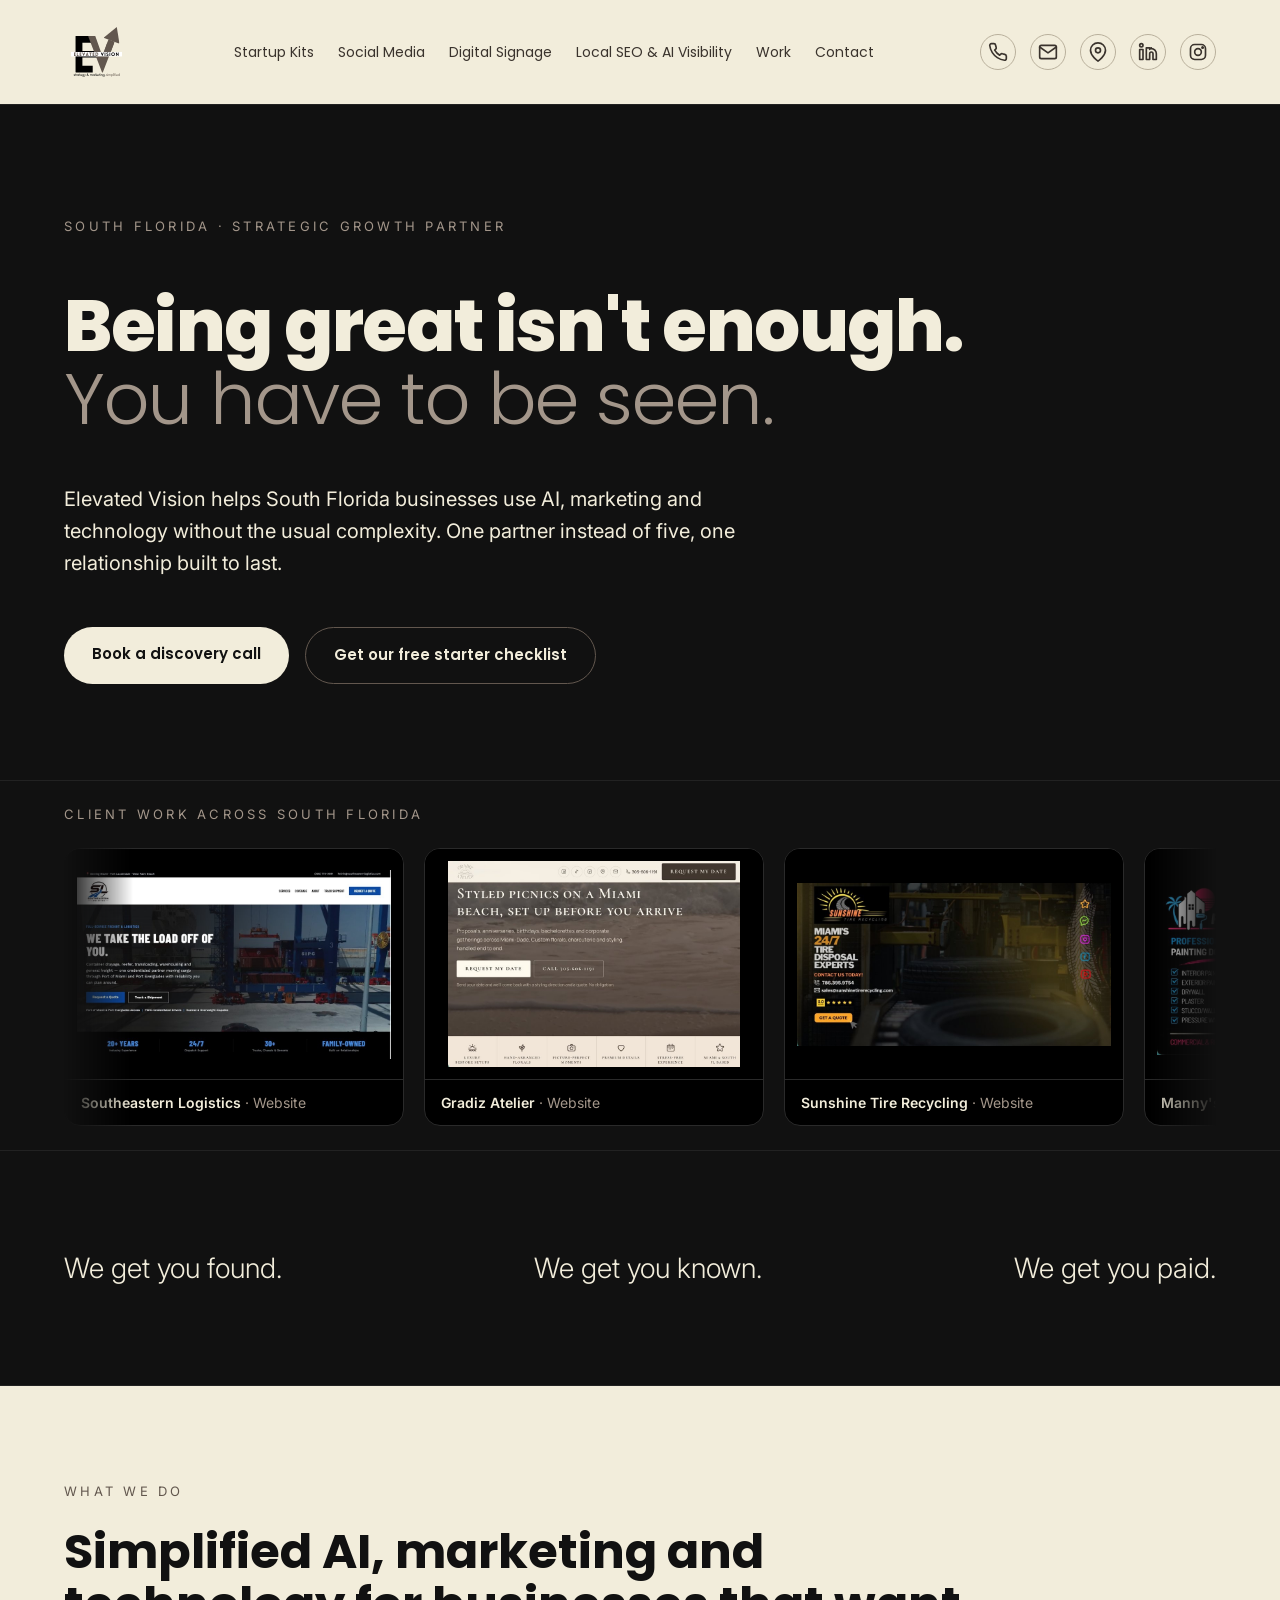
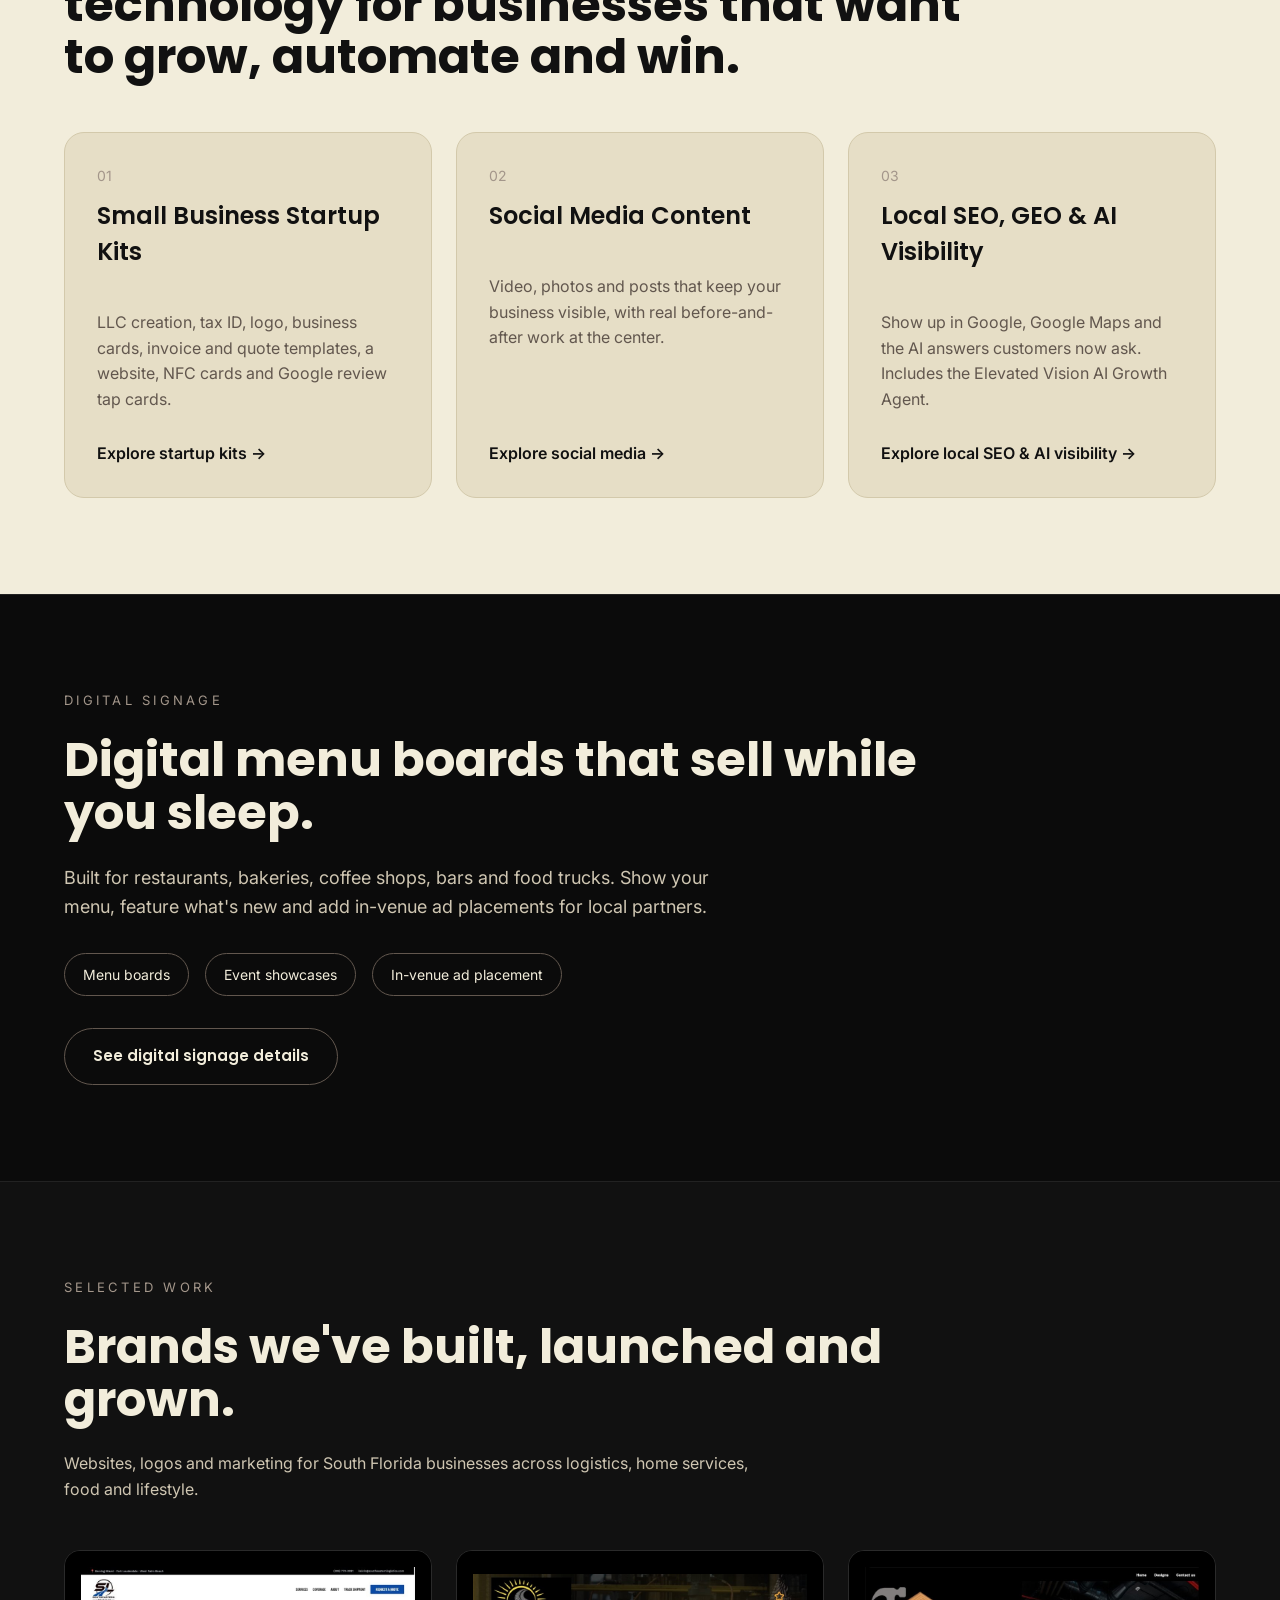
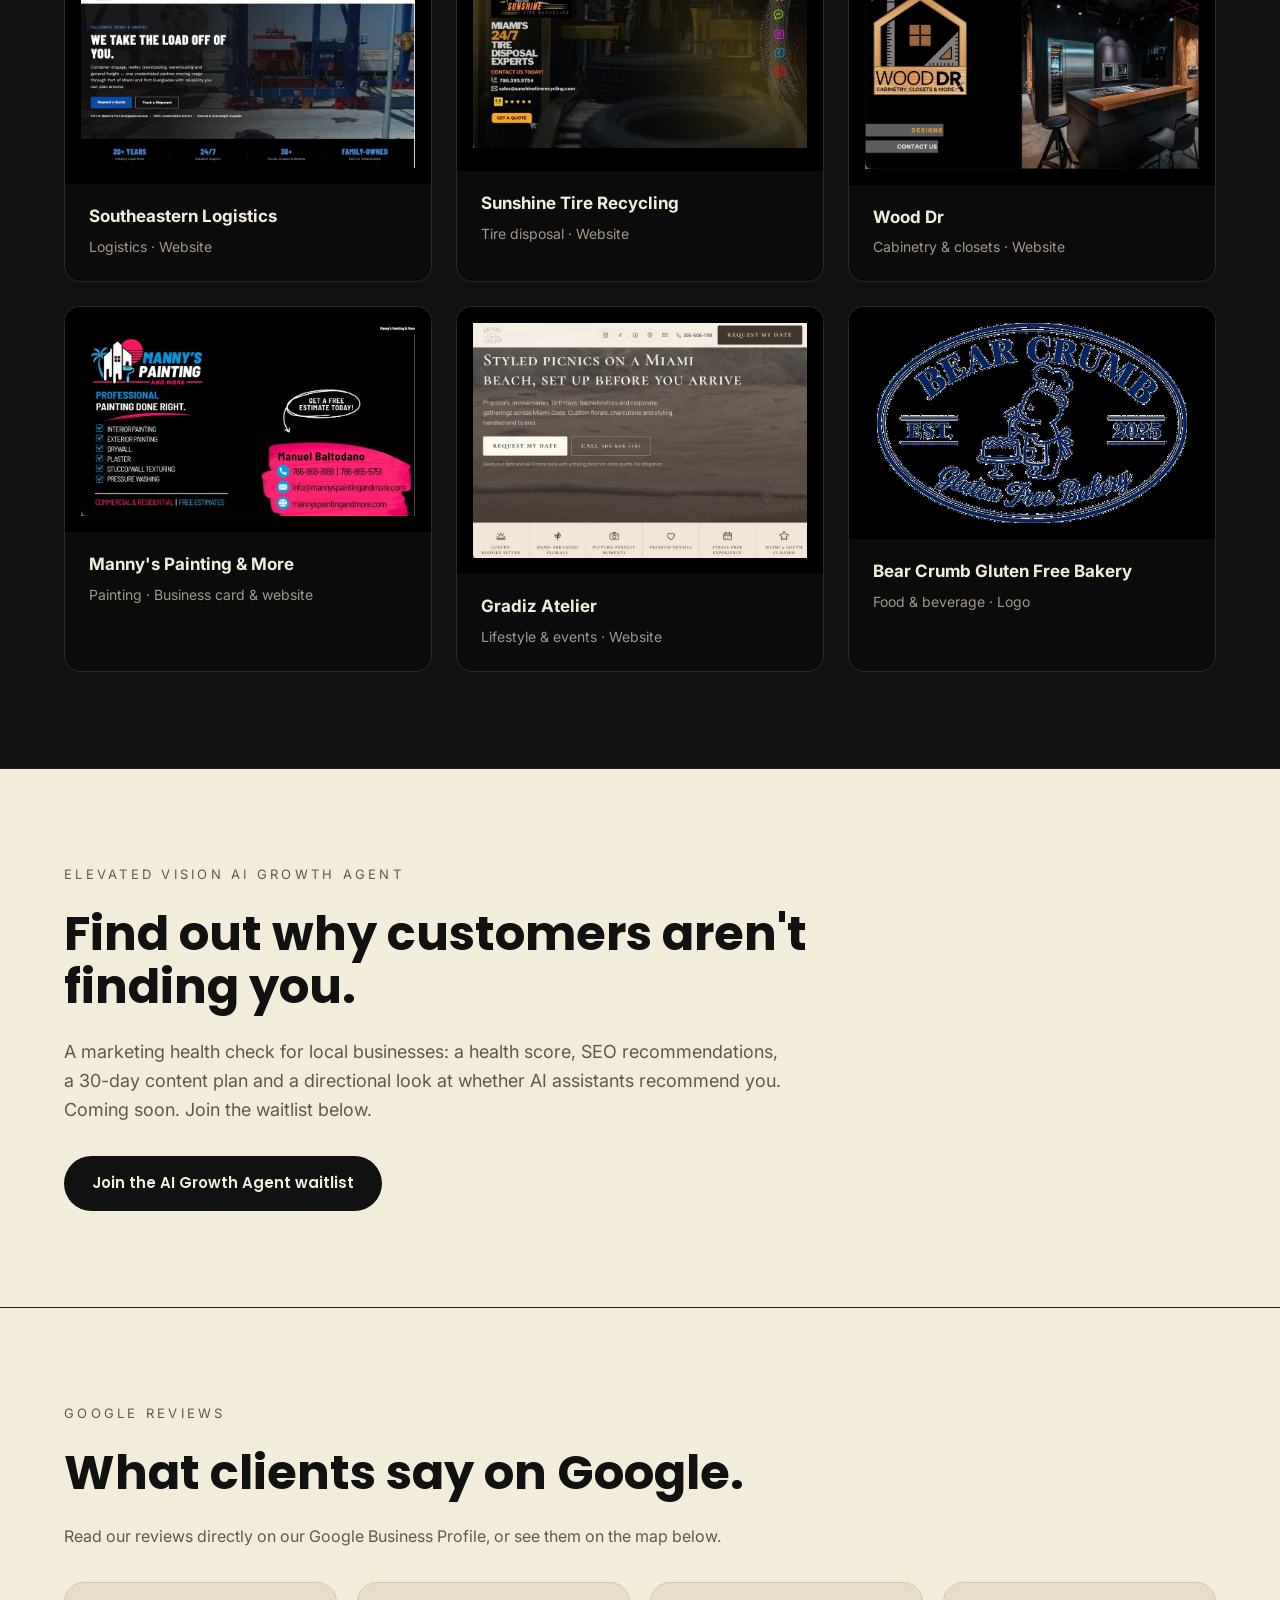
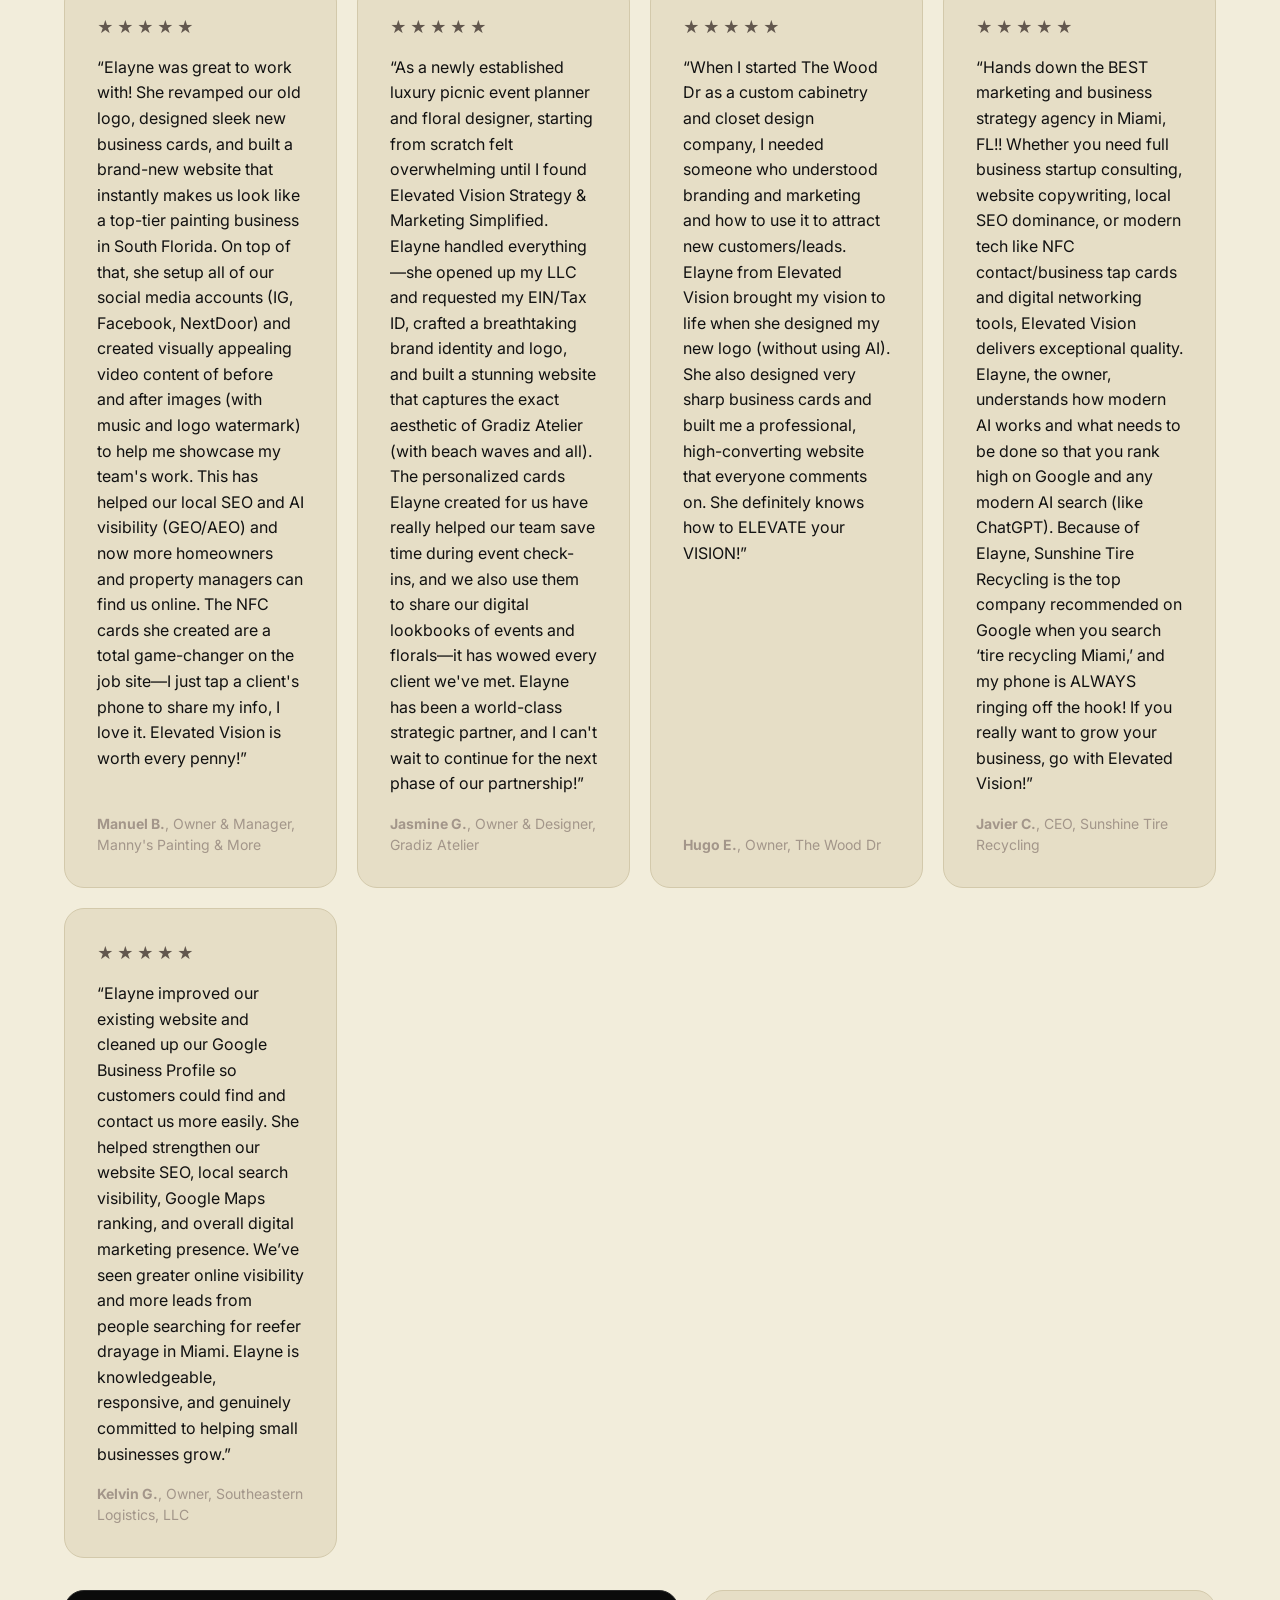
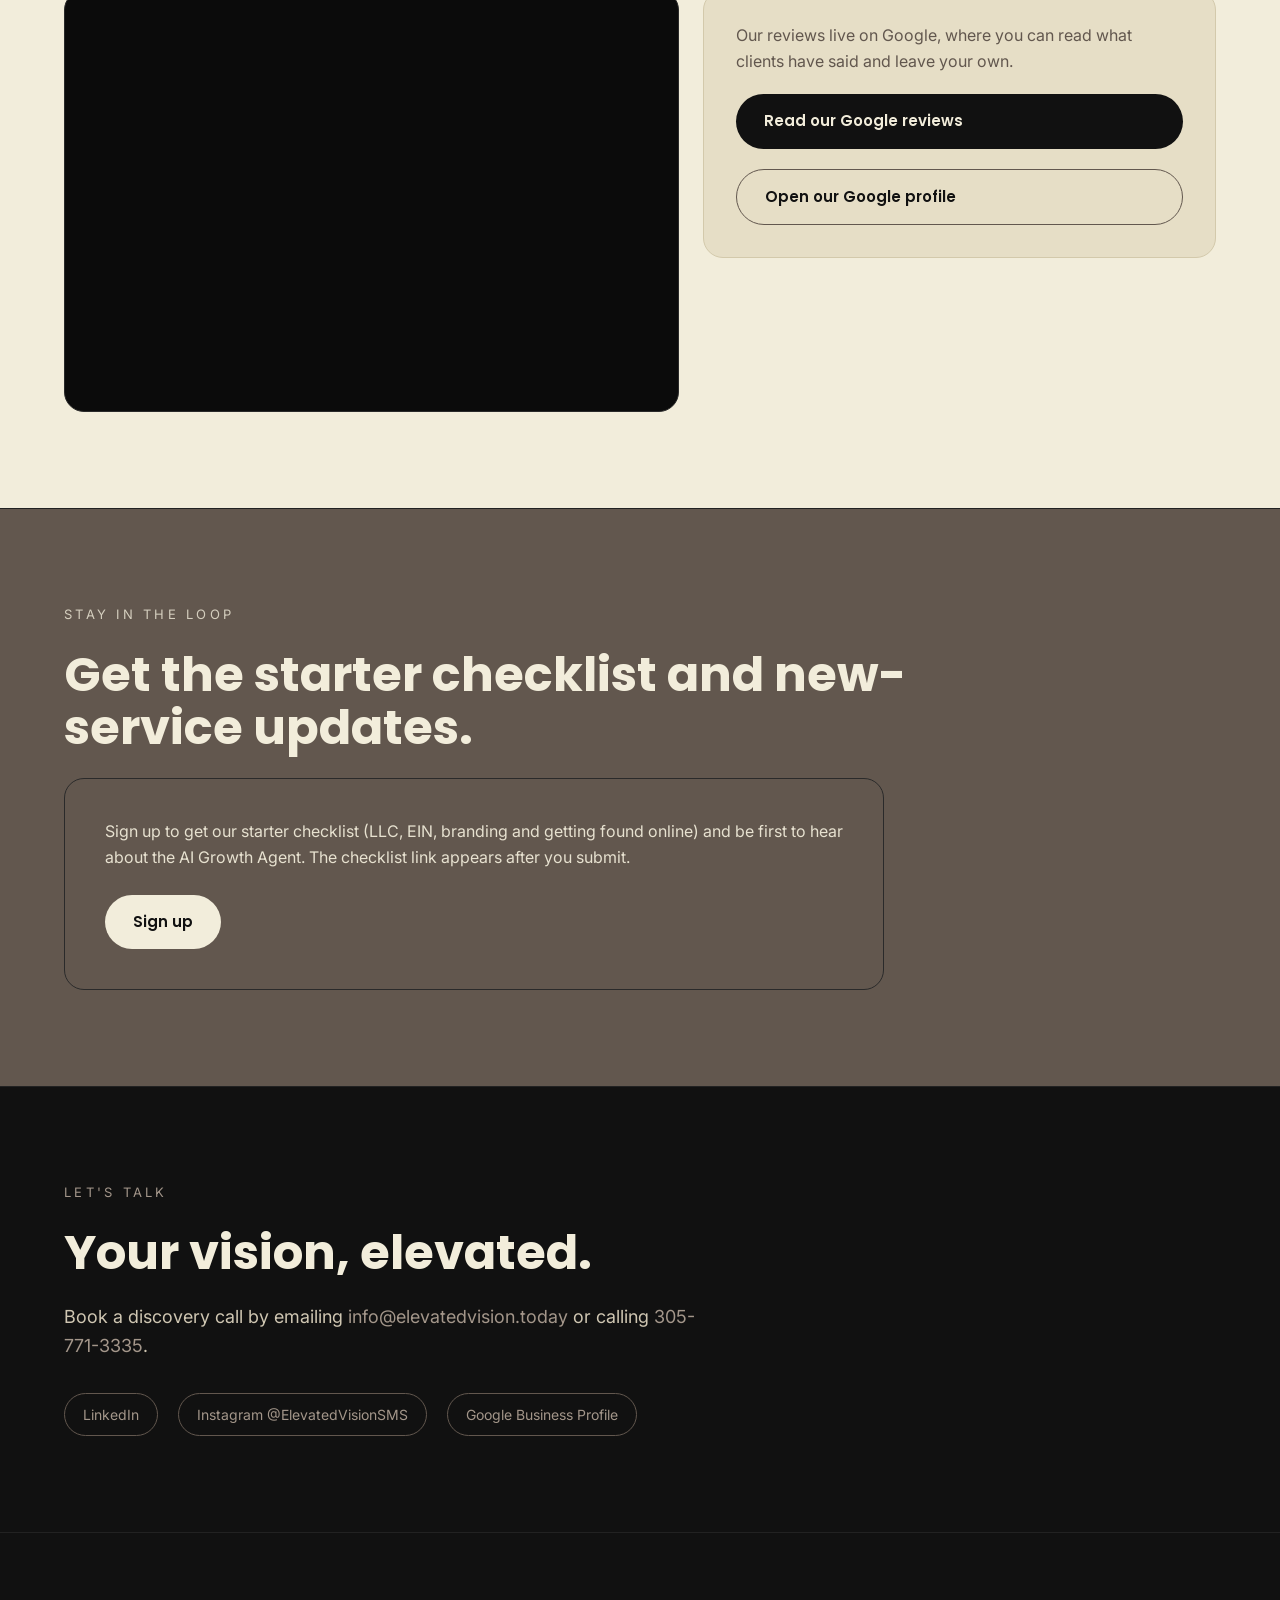
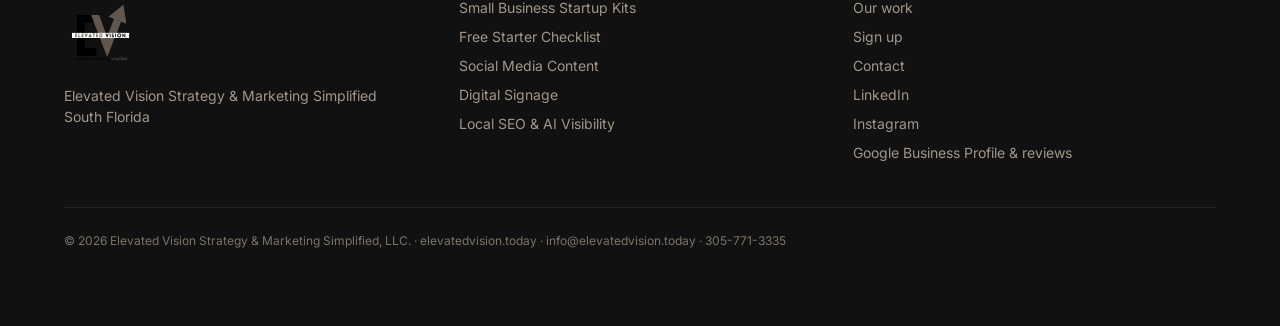
==== commit cd70a552: "Brand palette bands, work carousel replaces single hero image, fix service page image paths Co-Autho" ====
--- a/index.html
+++ b/index.html
@@ -17,7 +17,7 @@
 <link rel="preconnect" href="https://fonts.googleapis.com">
 <link rel="preconnect" href="https://fonts.gstatic.com" crossorigin>
 <link href="https://fonts.googleapis.com/css2?family=Poppins:wght@300;400;600;800&family=Inter:wght@400;500;600&display=swap" rel="stylesheet">
-<link rel="stylesheet" href="style.css">
+<link rel="stylesheet" href="style.css?v=3">
 <script type="application/ld+json">
 {
   "@context": "https://schema.org",
@@ -53,7 +53,7 @@
 <body>
 
 <header class="nav">
-  <a href="index.html" aria-label="Elevated Vision home"><img src="assets/logo/elevated-vision-logo.svg" alt="Elevated Vision, marketing &amp; strategy, simplified"></a>
+  <a href="index.html" aria-label="Elevated Vision home"><img src="assets/logo/elevated-vision-logo.svg?v=3" alt="Elevated Vision, marketing &amp; strategy, simplified"></a>
   <nav class="nav-links" aria-label="Primary">
     <a href="services/startup-kits.html">Startup Kits</a>
     <a href="services/social-media-content.html">Social Media</a>
@@ -82,14 +82,17 @@
     </div>
   </div>
 
-  <figure class="page-image"><img src="assets/work/wood-dr.png" alt="Wood Dr website homepage, a client site built by Elevated Vision" loading="lazy"></figure>
+  <section class="carousel-band" aria-label="Client work">
+    <p class="eyebrow">Client work across South Florida</p>
+    <div class="carousel-viewport"><div class="carousel-track"><figure class="carousel-slide"><img src="assets/work/southeastern-logistics.png" alt="Southeastern Logistics website" loading="lazy"><figcaption><strong>Southeastern Logistics</strong> · Website</figcaption></figure><figure class="carousel-slide"><img src="assets/work/gradiz-atelier.png" alt="Gradiz Atelier website" loading="lazy"><figcaption><strong>Gradiz Atelier</strong> · Website</figcaption></figure><figure class="carousel-slide"><img src="assets/work/sunshine-tire-recycling.png" alt="Sunshine Tire Recycling website" loading="lazy"><figcaption><strong>Sunshine Tire Recycling</strong> · Website</figcaption></figure><figure class="carousel-slide"><img src="assets/work/mannys-painting.png" alt="Manny's Painting &amp; More business card" loading="lazy"><figcaption><strong>Manny's Painting &amp; More</strong> · Business card</figcaption></figure><figure class="carousel-slide"><img src="assets/work/bear-crumb-logo.png" alt="Bear Crumb Gluten Free Bakery logo" loading="lazy"><figcaption><strong>Bear Crumb Gluten Free Bakery</strong> · Logo</figcaption></figure><figure class="carousel-slide"><img src="assets/work/wood-dr.png" alt="The Wood Dr website" loading="lazy"><figcaption><strong>The Wood Dr</strong> · Website</figcaption></figure><figure class="carousel-slide" aria-hidden="true" tabindex="-1"><img src="assets/work/southeastern-logistics.png" alt="" loading="lazy"><figcaption><strong>Southeastern Logistics</strong> · Website</figcaption></figure><figure class="carousel-slide" aria-hidden="true" tabindex="-1"><img src="assets/work/gradiz-atelier.png" alt="" loading="lazy"><figcaption><strong>Gradiz Atelier</strong> · Website</figcaption></figure><figure class="carousel-slide" aria-hidden="true" tabindex="-1"><img src="assets/work/sunshine-tire-recycling.png" alt="" loading="lazy"><figcaption><strong>Sunshine Tire Recycling</strong> · Website</figcaption></figure><figure class="carousel-slide" aria-hidden="true" tabindex="-1"><img src="assets/work/mannys-painting.png" alt="" loading="lazy"><figcaption><strong>Manny's Painting &amp; More</strong> · Business card</figcaption></figure><figure class="carousel-slide" aria-hidden="true" tabindex="-1"><img src="assets/work/bear-crumb-logo.png" alt="" loading="lazy"><figcaption><strong>Bear Crumb Gluten Free Bakery</strong> · Logo</figcaption></figure><figure class="carousel-slide" aria-hidden="true" tabindex="-1"><img src="assets/work/wood-dr.png" alt="" loading="lazy"><figcaption><strong>The Wood Dr</strong> · Website</figcaption></figure></div></div>
+  </section>
   <section style="display:flex;gap:48px;flex-wrap:wrap;justify-content:space-between" aria-label="Brand promise">
     <div style="font-size:28px;font-weight:300">We get you found.</div>
     <div style="font-size:28px;font-weight:300">We get you known.</div>
     <div style="font-size:28px;font-weight:300">We get you paid.</div>
   </section>
 
-  <section id="services">
+  <section id="services" class="light">
     <p class="eyebrow">What we do</p>
     <h2>Simplified AI, marketing and technology for businesses that want to grow, automate and win.</h2>
     <div class="grid3" style="margin-top:48px">
@@ -158,14 +161,14 @@
     </div>
   </section>
 
-  <section id="agent">
+  <section id="agent" class="light">
     <p class="eyebrow">Elevated Vision AI Growth Agent</p>
     <h2>Find out why customers aren't finding you.</h2>
     <p class="muted" style="font-size:18px;max-width:720px;margin:0 0 32px">A marketing health check for local businesses: a health score, SEO recommendations, a 30-day content plan and a directional look at whether AI assistants recommend you. Coming soon. Join the waitlist below.</p>
     <a class="btn btn-primary" href="#signup">Join the AI Growth Agent waitlist</a>
   </section>
 
-  <section id="reviews">
+  <section id="reviews" class="light">
     <p class="eyebrow">Google reviews</p>
     <h2>What clients say on Google.</h2>
     <p class="muted" style="max-width:720px;margin:0 0 32px">Read our reviews directly on our Google Business Profile, or see them on the map below.</p>
@@ -208,7 +211,7 @@
     </div>
   </section>
 
-  <section id="signup">
+  <section id="signup" class="band-taupe">
     <p class="eyebrow">Stay in the loop</p>
     <h2>Get the starter checklist and new-service updates.</h2>
     <div class="signup-box">
@@ -234,7 +237,7 @@
 
 <footer class="footer">
   <div>
-    <img src="assets/logo/elevated-vision-logo.svg" alt="Elevated Vision" style="height:72px;width:auto;margin-bottom:16px">
+    <img src="assets/logo/elevated-vision-logo.svg?v=3" alt="Elevated Vision" style="height:72px;width:auto;margin-bottom:16px">
     <div>Elevated Vision Strategy &amp; Marketing Simplified<br>South Florida</div>
   </div>
   <ul aria-label="Services">
--- a/style.css
+++ b/style.css
@@ -90,3 +90,44 @@
 .nav-contact a { color:#3a332d; border-color:#b9b09c; }
 .nav-contact a:hover { color:var(--cream); background:var(--black); border-color:var(--black); }
 @media (max-width: 720px) { .page-image { margin:0 24px 32px; } }
+
+/* ---- Brand palette: black leads, cream and taupe bands ---- */
+section.light { background:var(--cream); color:var(--black); }
+section.light h1, section.light h2, section.light h3 { color:var(--black); }
+section.light p, section.light .lead { color:var(--black); }
+section.light .muted { color:var(--taupe); }
+section.light .eyebrow { color:var(--taupe); }
+section.light a { color:var(--taupe); } section.light a:hover { color:var(--black); }
+section.light .card { background:#E6DEC6; border-color:#D3C9AB; }
+section.light .card a.more { color:var(--black); }
+section.light .btn-primary { background:var(--black); color:var(--cream); }
+section.light .btn-primary:hover { background:var(--taupe); color:var(--cream); }
+section.light .btn-ghost { border-color:var(--taupe); color:var(--black); }
+section.light .checklist li strong { color:var(--black); }
+section.light .testimonial blockquote, section.light .testimonial .stars { color:var(--black); }
+section.light .testimonial .stars { color:var(--taupe); }
+section.light .work-card { background:#FFFFFF; border-color:#D3C9AB; }
+section.light .work-card .frame { background:#111111; }
+section.light .work-card .caption span { color:var(--taupe); }
+section.light input, section.light textarea, section.light select { background:#FFFFFF; color:var(--black); border-color:#D3C9AB; }
+section.light details, section.light .faq-item { border-color:#D3C9AB; }
+section.band-taupe { background:var(--taupe); color:var(--cream); }
+section.band-taupe h1, section.band-taupe h2, section.band-taupe h3 { color:var(--cream); }
+section.band-taupe p, section.band-taupe .lead, section.band-taupe .muted { color:var(--cream); opacity:.92; }
+section.band-taupe .eyebrow { color:var(--cream); opacity:.8; }
+section.band-taupe .card { background:rgba(17,17,17,.22); border-color:rgba(242,237,219,.3); }
+section.band-taupe .btn-primary { background:var(--cream); color:var(--black); }
+section.band-taupe .btn-ghost { border-color:var(--cream); color:var(--cream); }
+section.band-taupe a { color:var(--cream); }
+/* ---- Work carousel ---- */
+.carousel-band { padding-top:24px; padding-bottom:24px; }
+.carousel-viewport { overflow:hidden; -webkit-mask-image:linear-gradient(90deg,transparent,#000 6%,#000 94%,transparent); mask-image:linear-gradient(90deg,transparent,#000 6%,#000 94%,transparent); }
+.carousel-track { display:flex; width:max-content; animation:carousel-scroll 60s linear infinite; }
+.carousel-viewport:hover .carousel-track, .carousel-viewport:focus-within .carousel-track { animation-play-state:paused; }
+.carousel-slide { flex:0 0 340px; width:340px; margin:0 20px 0 0; background:#000; border:1px solid #2a2a2a; border-radius:16px; overflow:hidden; }
+.carousel-slide img { width:100%; height:230px; object-fit:contain; display:block; padding:12px; background:#000; }
+.carousel-slide figcaption { padding:12px 16px; color:var(--taupe-light); font-size:14px; border-top:1px solid #2a2a2a; }
+.carousel-slide figcaption strong { color:var(--cream); font-weight:600; }
+@keyframes carousel-scroll { from { transform:translateX(0); } to { transform:translateX(-50%); } }
+@media (prefers-reduced-motion: reduce) { .carousel-track { animation:none; } .carousel-viewport { overflow-x:auto; } }
+@media (max-width: 720px) { .carousel-slide { flex-basis:280px; width:280px; } .carousel-slide img { height:200px; } }
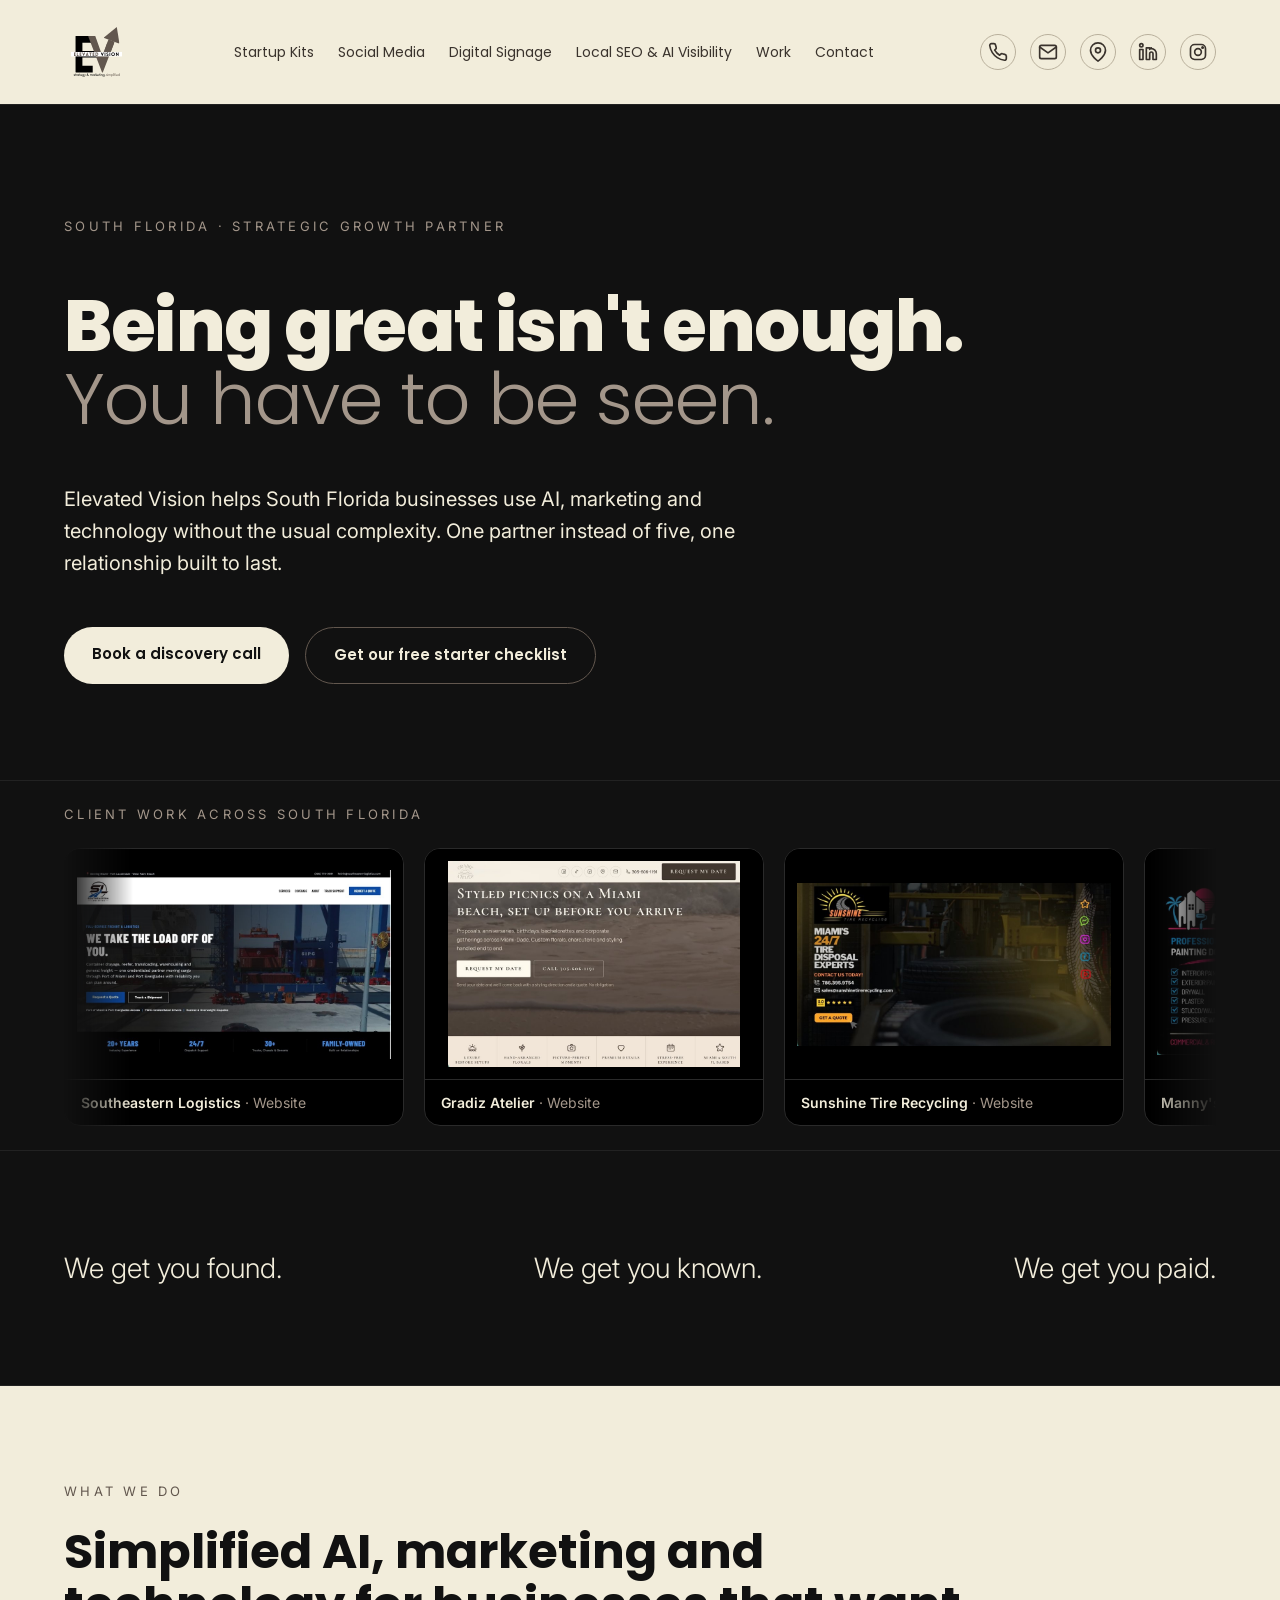
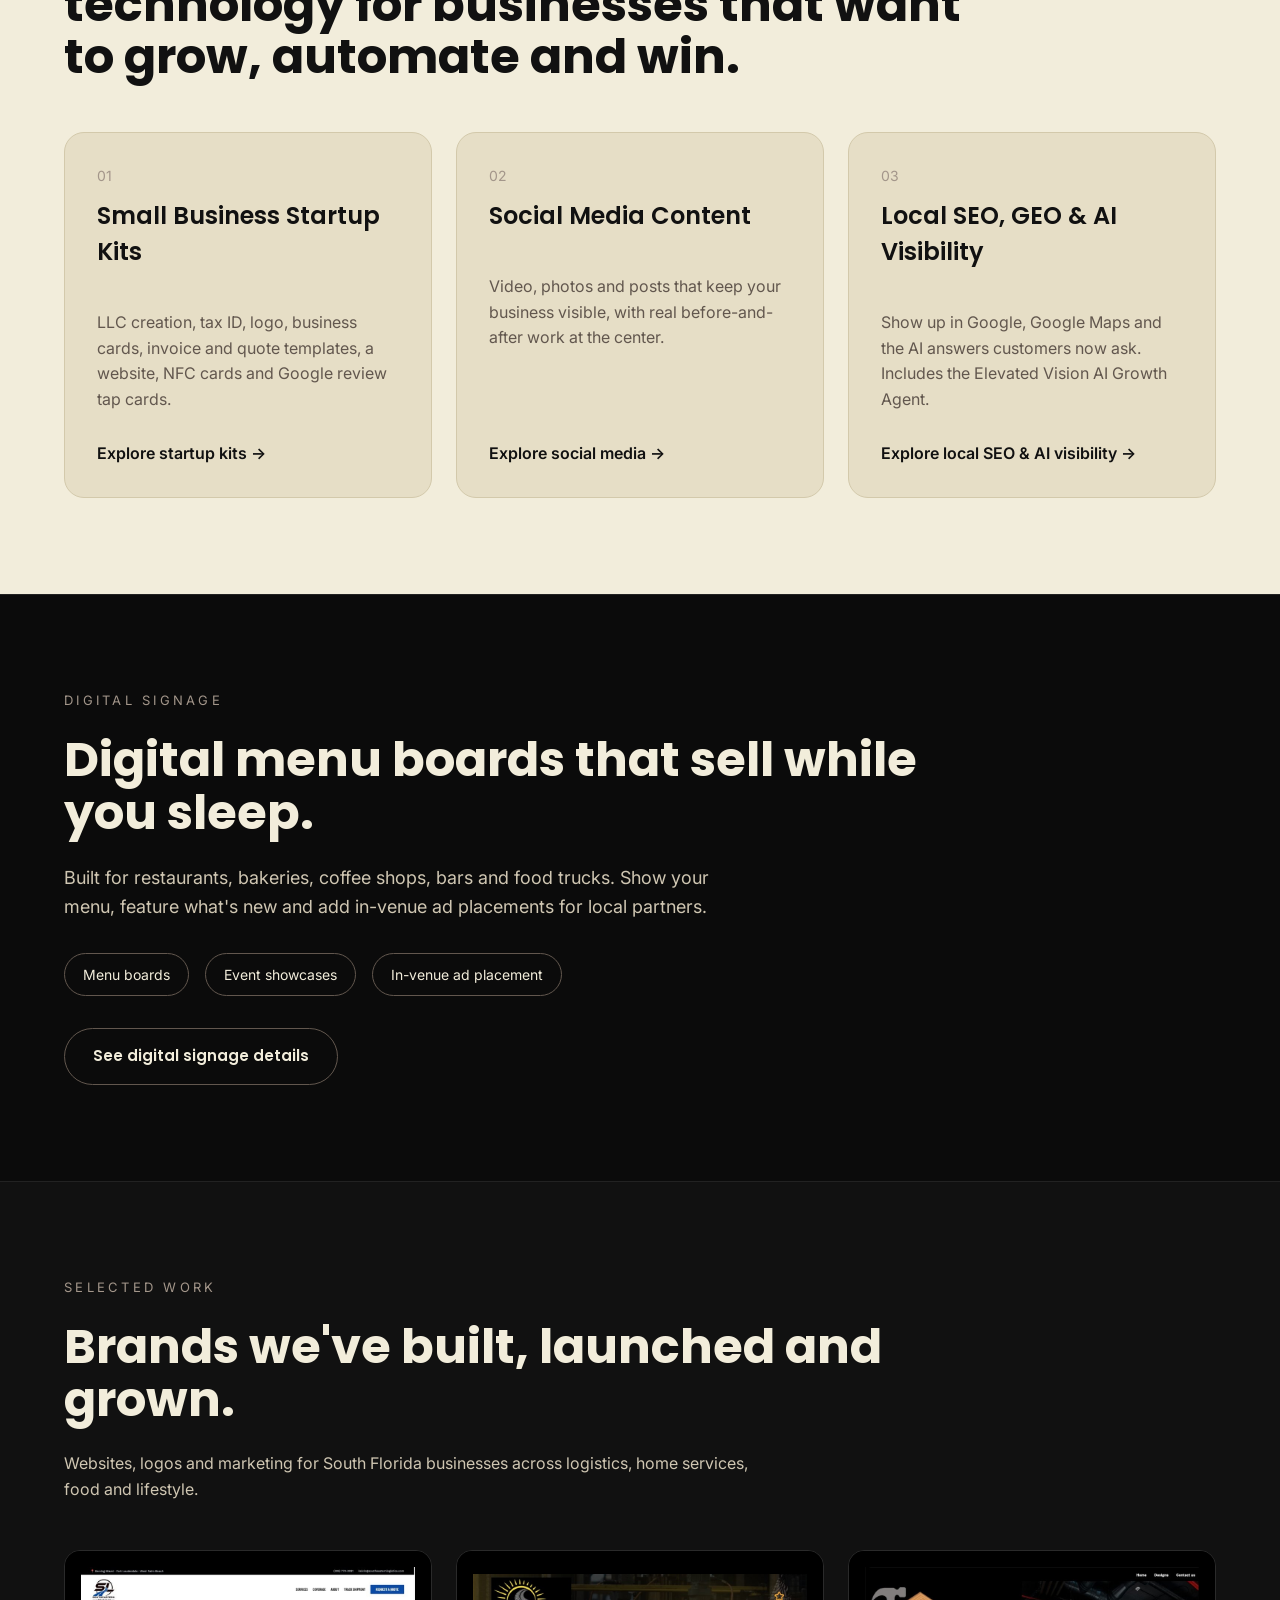
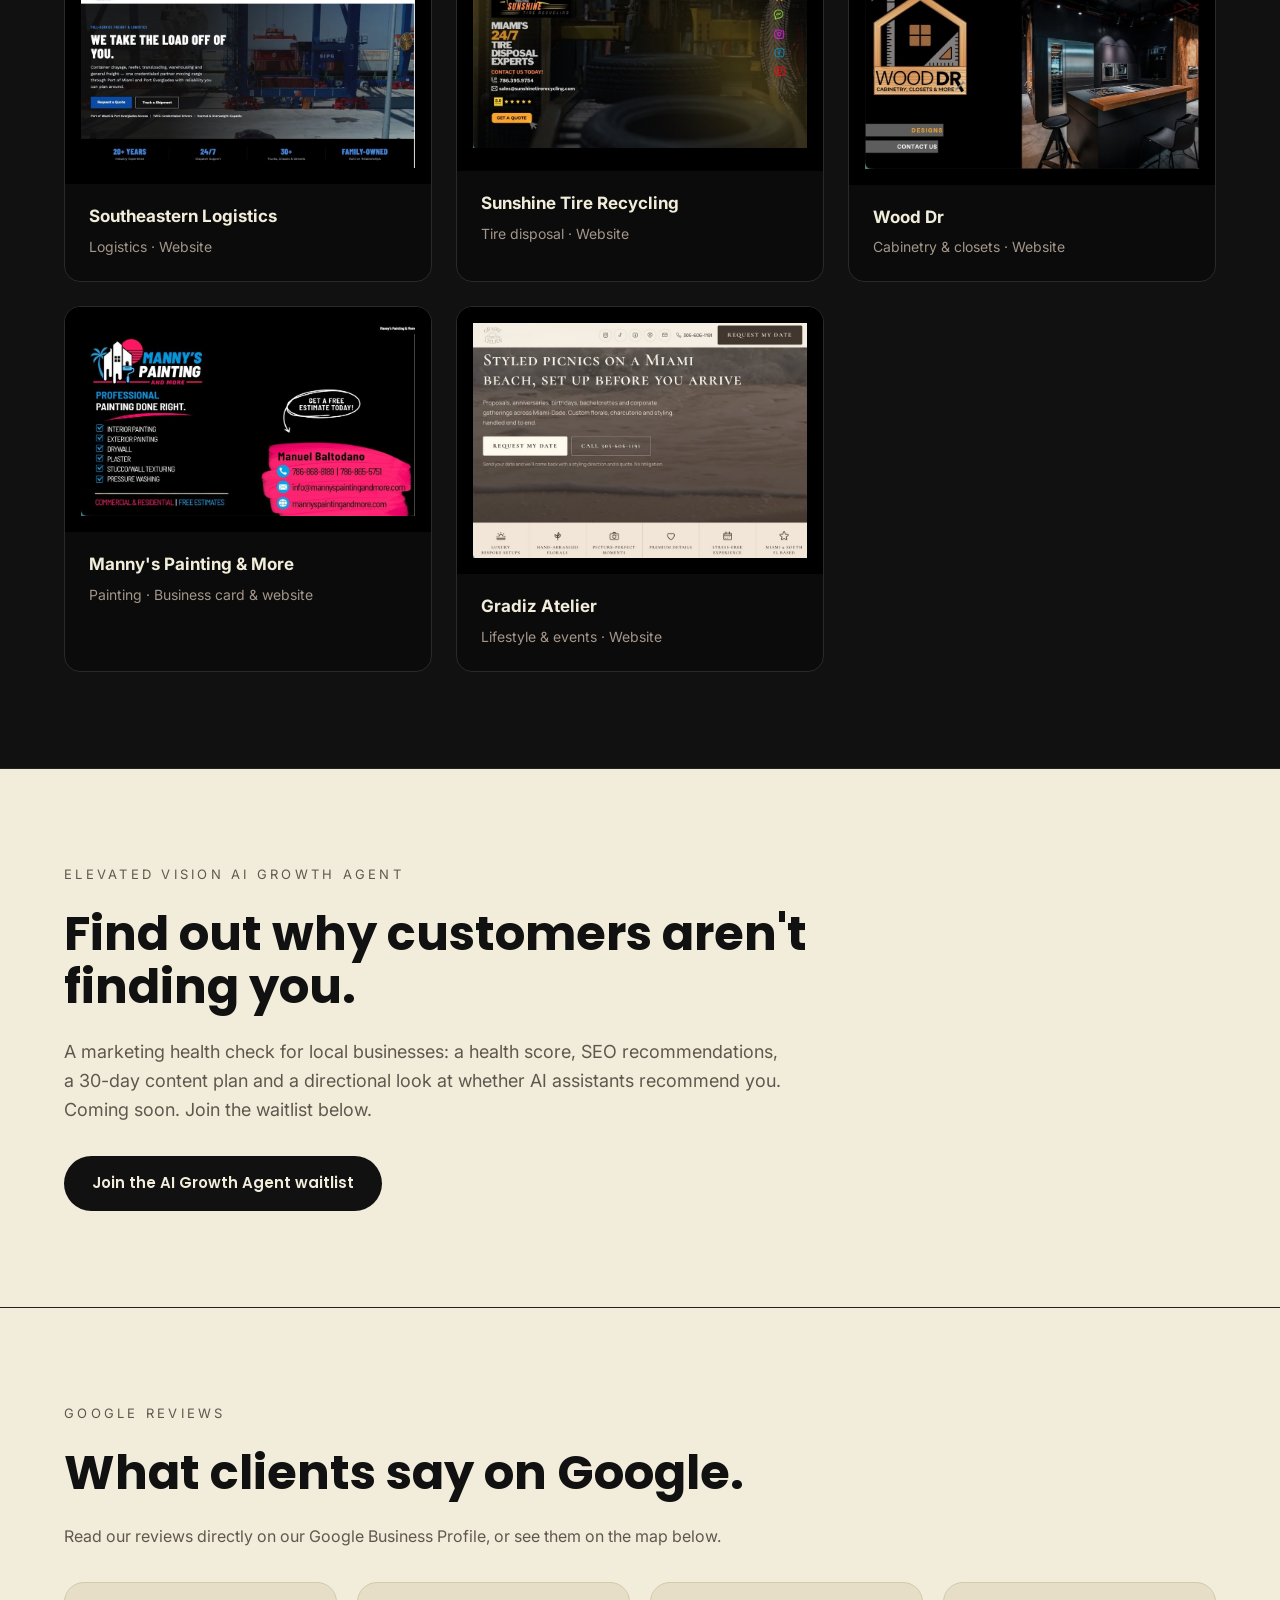
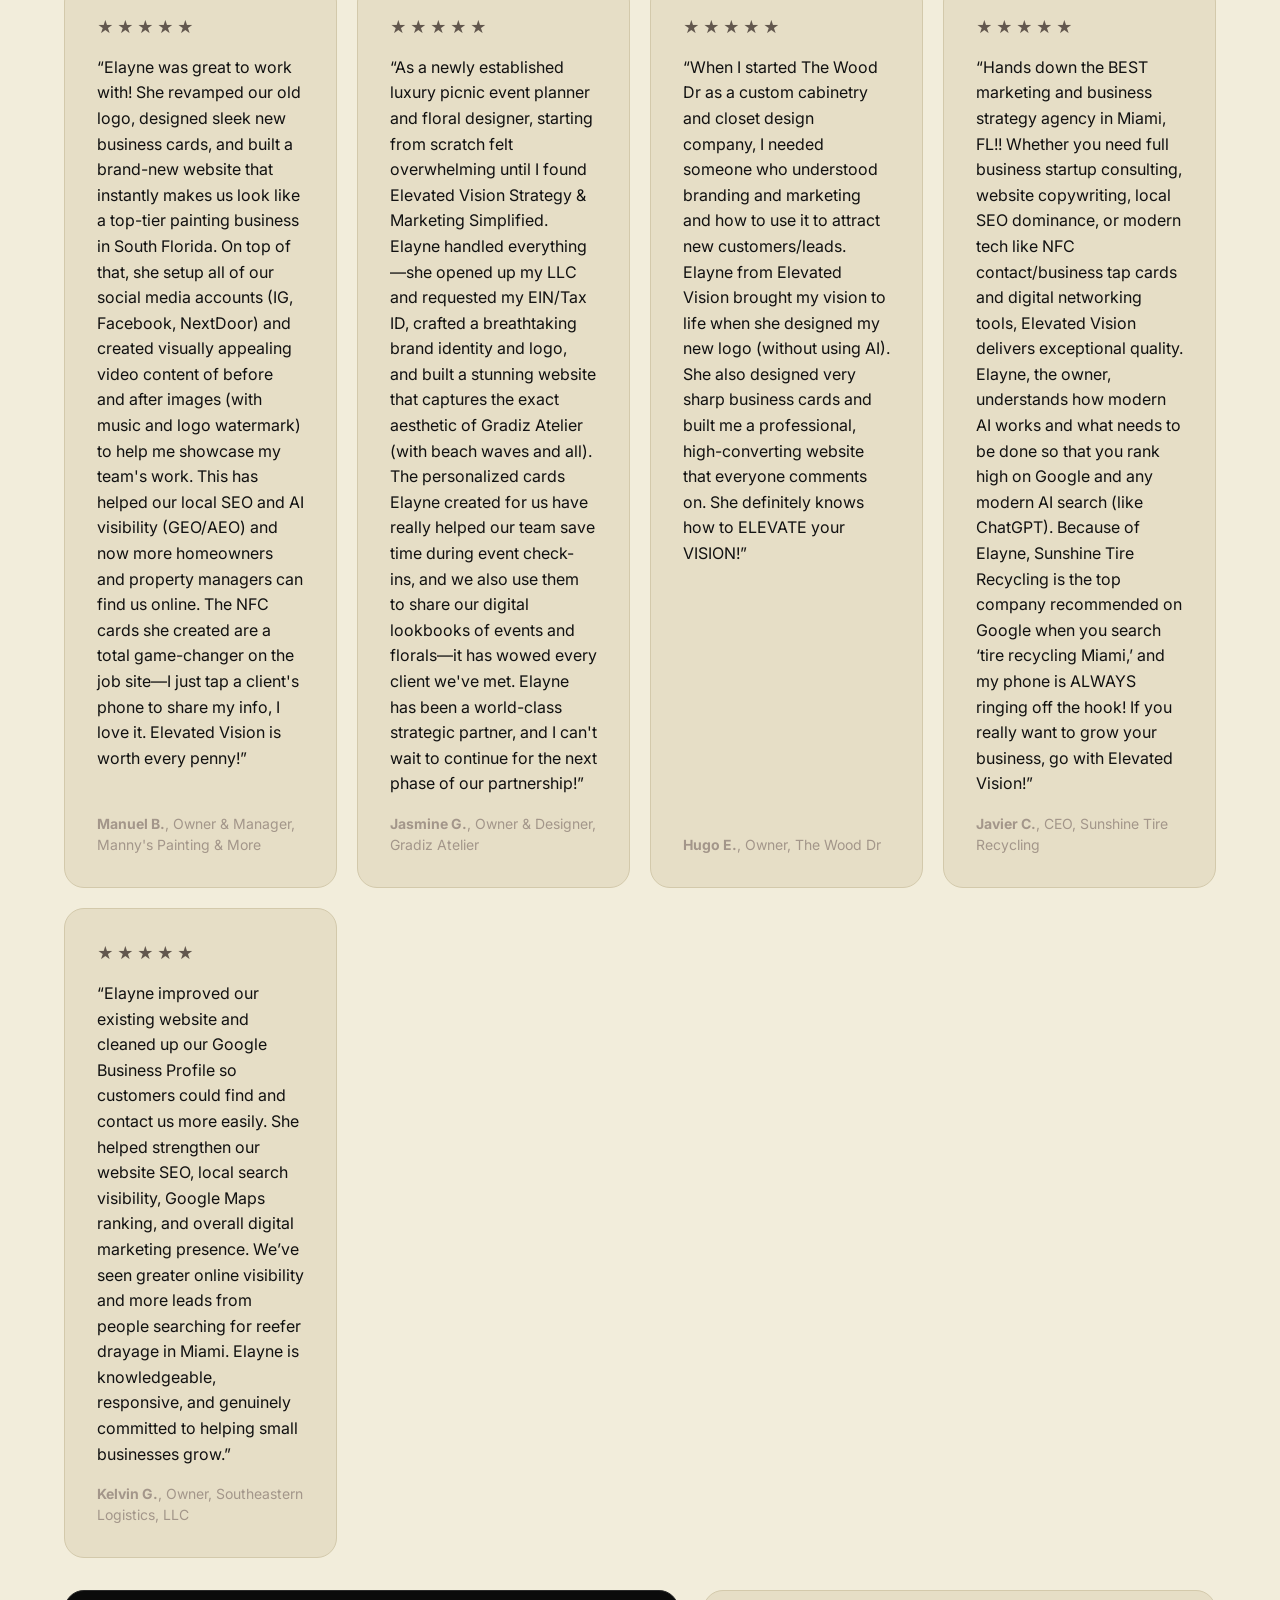
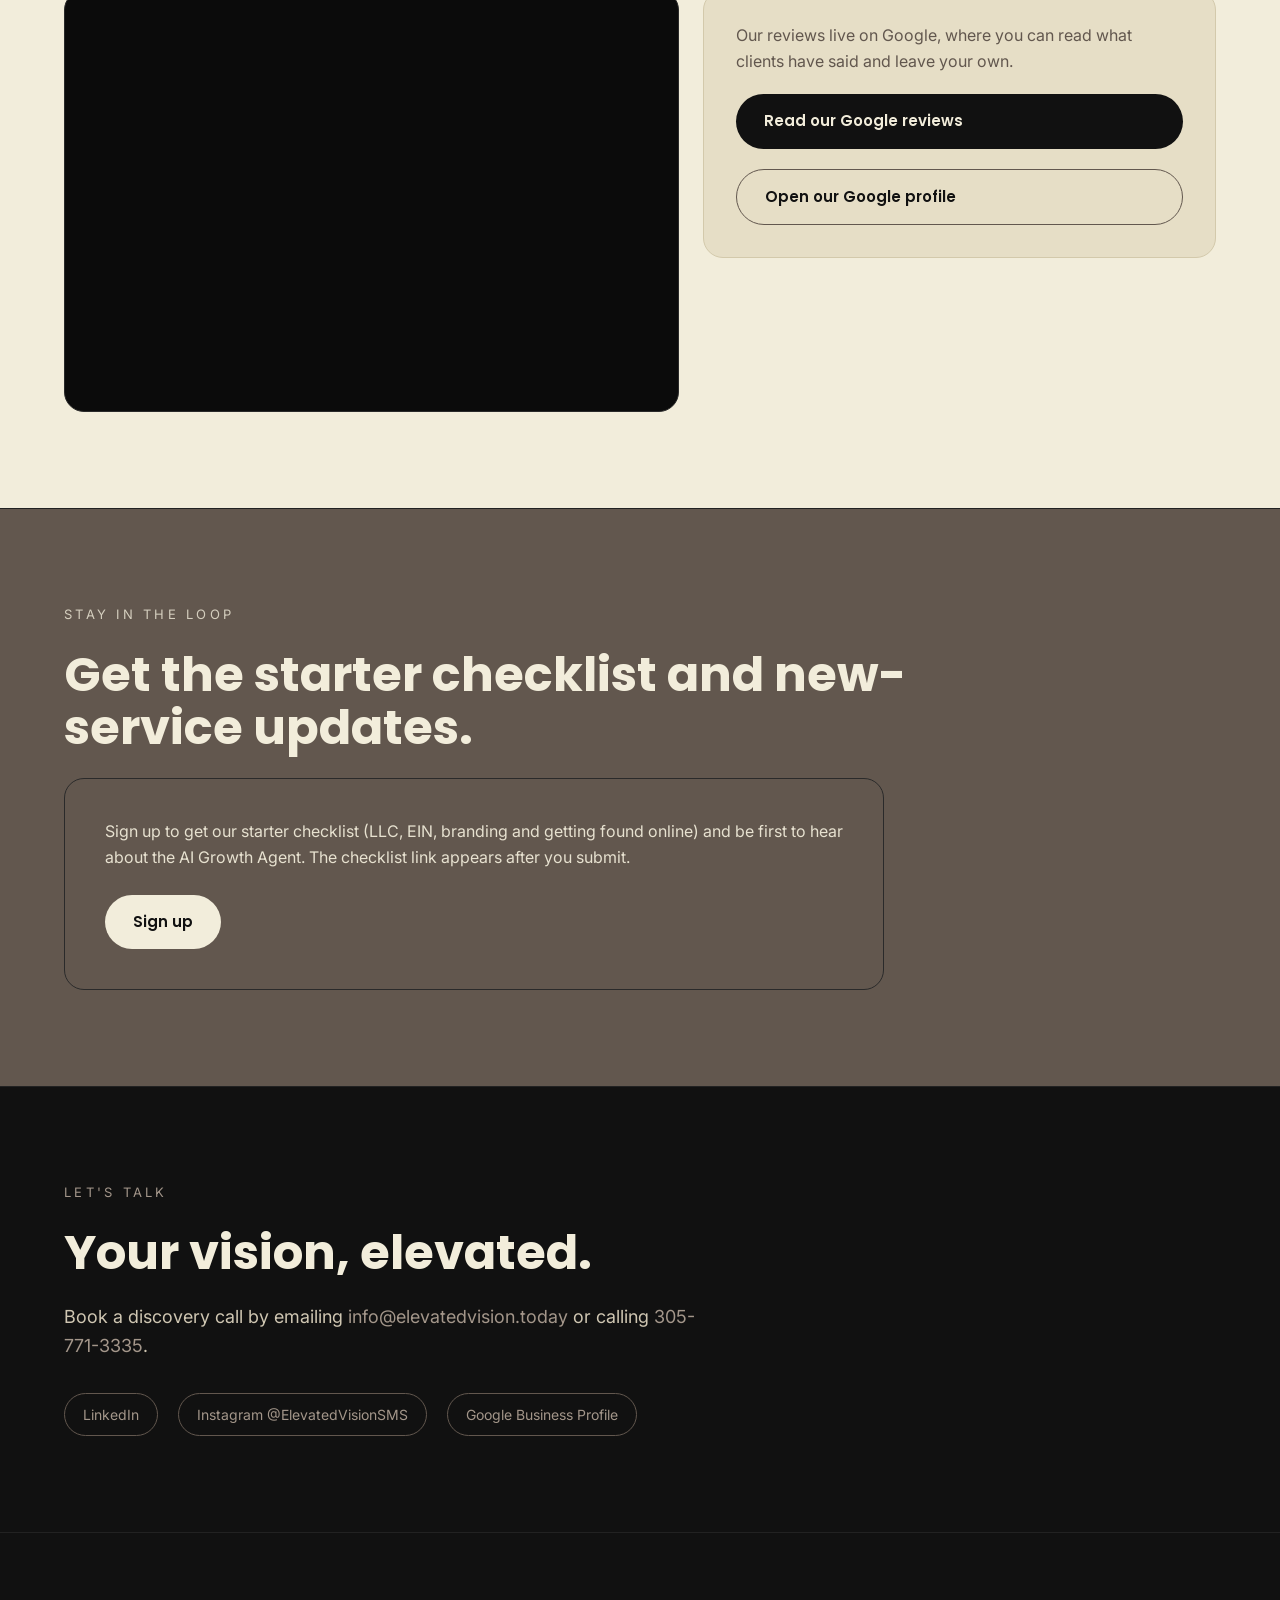
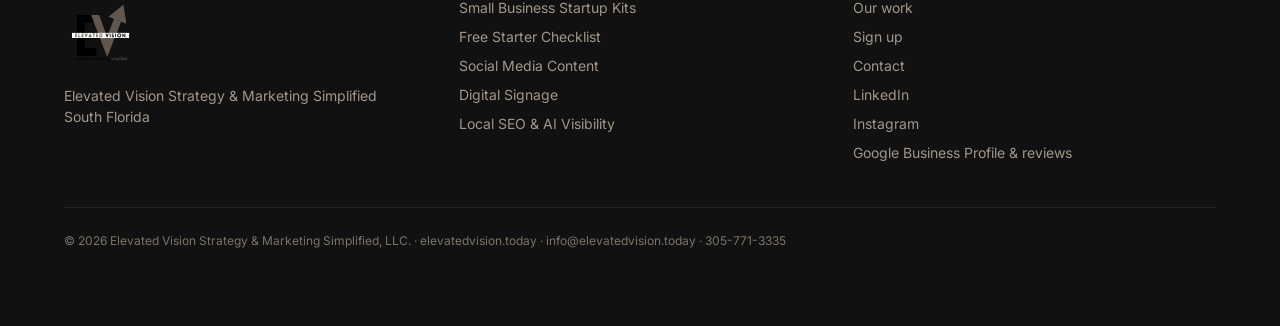
==== commit 082e38ab: "Remove Bear Crumb logo and references Co-Authored-By: Claude Haiku 5.5 <noreply@anthropic.com> Claud" ====
--- a/index.html
+++ b/index.html
@@ -84,7 +84,7 @@
 
   <section class="carousel-band" aria-label="Client work">
     <p class="eyebrow">Client work across South Florida</p>
-    <div class="carousel-viewport"><div class="carousel-track"><figure class="carousel-slide"><img src="assets/work/southeastern-logistics.png" alt="Southeastern Logistics website" loading="lazy"><figcaption><strong>Southeastern Logistics</strong> · Website</figcaption></figure><figure class="carousel-slide"><img src="assets/work/gradiz-atelier.png" alt="Gradiz Atelier website" loading="lazy"><figcaption><strong>Gradiz Atelier</strong> · Website</figcaption></figure><figure class="carousel-slide"><img src="assets/work/sunshine-tire-recycling.png" alt="Sunshine Tire Recycling website" loading="lazy"><figcaption><strong>Sunshine Tire Recycling</strong> · Website</figcaption></figure><figure class="carousel-slide"><img src="assets/work/mannys-painting.png" alt="Manny's Painting &amp; More business card" loading="lazy"><figcaption><strong>Manny's Painting &amp; More</strong> · Business card</figcaption></figure><figure class="carousel-slide"><img src="assets/work/bear-crumb-logo.png" alt="Bear Crumb Gluten Free Bakery logo" loading="lazy"><figcaption><strong>Bear Crumb Gluten Free Bakery</strong> · Logo</figcaption></figure><figure class="carousel-slide"><img src="assets/work/wood-dr.png" alt="The Wood Dr website" loading="lazy"><figcaption><strong>The Wood Dr</strong> · Website</figcaption></figure><figure class="carousel-slide" aria-hidden="true" tabindex="-1"><img src="assets/work/southeastern-logistics.png" alt="" loading="lazy"><figcaption><strong>Southeastern Logistics</strong> · Website</figcaption></figure><figure class="carousel-slide" aria-hidden="true" tabindex="-1"><img src="assets/work/gradiz-atelier.png" alt="" loading="lazy"><figcaption><strong>Gradiz Atelier</strong> · Website</figcaption></figure><figure class="carousel-slide" aria-hidden="true" tabindex="-1"><img src="assets/work/sunshine-tire-recycling.png" alt="" loading="lazy"><figcaption><strong>Sunshine Tire Recycling</strong> · Website</figcaption></figure><figure class="carousel-slide" aria-hidden="true" tabindex="-1"><img src="assets/work/mannys-painting.png" alt="" loading="lazy"><figcaption><strong>Manny's Painting &amp; More</strong> · Business card</figcaption></figure><figure class="carousel-slide" aria-hidden="true" tabindex="-1"><img src="assets/work/bear-crumb-logo.png" alt="" loading="lazy"><figcaption><strong>Bear Crumb Gluten Free Bakery</strong> · Logo</figcaption></figure><figure class="carousel-slide" aria-hidden="true" tabindex="-1"><img src="assets/work/wood-dr.png" alt="" loading="lazy"><figcaption><strong>The Wood Dr</strong> · Website</figcaption></figure></div></div>
+    <div class="carousel-viewport"><div class="carousel-track"><figure class="carousel-slide"><img src="assets/work/southeastern-logistics.png" alt="Southeastern Logistics website" loading="lazy"><figcaption><strong>Southeastern Logistics</strong> · Website</figcaption></figure><figure class="carousel-slide"><img src="assets/work/gradiz-atelier.png" alt="Gradiz Atelier website" loading="lazy"><figcaption><strong>Gradiz Atelier</strong> · Website</figcaption></figure><figure class="carousel-slide"><img src="assets/work/sunshine-tire-recycling.png" alt="Sunshine Tire Recycling website" loading="lazy"><figcaption><strong>Sunshine Tire Recycling</strong> · Website</figcaption></figure><figure class="carousel-slide"><img src="assets/work/mannys-painting.png" alt="Manny's Painting &amp; More business card" loading="lazy"><figcaption><strong>Manny's Painting &amp; More</strong> · Business card</figcaption></figure><figure class="carousel-slide"><img src="assets/work/wood-dr.png" alt="The Wood Dr website" loading="lazy"><figcaption><strong>The Wood Dr</strong> · Website</figcaption></figure><figure class="carousel-slide" aria-hidden="true" tabindex="-1"><img src="assets/work/southeastern-logistics.png" alt="" loading="lazy"><figcaption><strong>Southeastern Logistics</strong> · Website</figcaption></figure><figure class="carousel-slide" aria-hidden="true" tabindex="-1"><img src="assets/work/gradiz-atelier.png" alt="" loading="lazy"><figcaption><strong>Gradiz Atelier</strong> · Website</figcaption></figure><figure class="carousel-slide" aria-hidden="true" tabindex="-1"><img src="assets/work/sunshine-tire-recycling.png" alt="" loading="lazy"><figcaption><strong>Sunshine Tire Recycling</strong> · Website</figcaption></figure><figure class="carousel-slide" aria-hidden="true" tabindex="-1"><img src="assets/work/mannys-painting.png" alt="" loading="lazy"><figcaption><strong>Manny's Painting &amp; More</strong> · Business card</figcaption></figure><figure class="carousel-slide" aria-hidden="true" tabindex="-1"><img src="assets/work/wood-dr.png" alt="" loading="lazy"><figcaption><strong>The Wood Dr</strong> · Website</figcaption></figure></div></div>
   </section>
   <section style="display:flex;gap:48px;flex-wrap:wrap;justify-content:space-between" aria-label="Brand promise">
     <div style="font-size:28px;font-weight:300">We get you found.</div>
@@ -153,10 +153,6 @@
       <article class="work-card">
         <div class="frame"><img src="assets/work/gradiz-atelier.png" alt="Gradiz Atelier website homepage" loading="lazy"></div>
         <div class="caption"><strong>Gradiz Atelier</strong><span>Lifestyle &amp; events · Website</span></div>
-      </article>
-      <article class="work-card">
-        <div class="frame"><img src="assets/work/bear-crumb-logo.png" alt="Bear Crumb Gluten Free Bakery logo" loading="lazy" style="max-height:200px"></div>
-        <div class="caption"><strong>Bear Crumb Gluten Free Bakery</strong><span>Food &amp; beverage · Logo</span></div>
       </article>
     </div>
   </section>
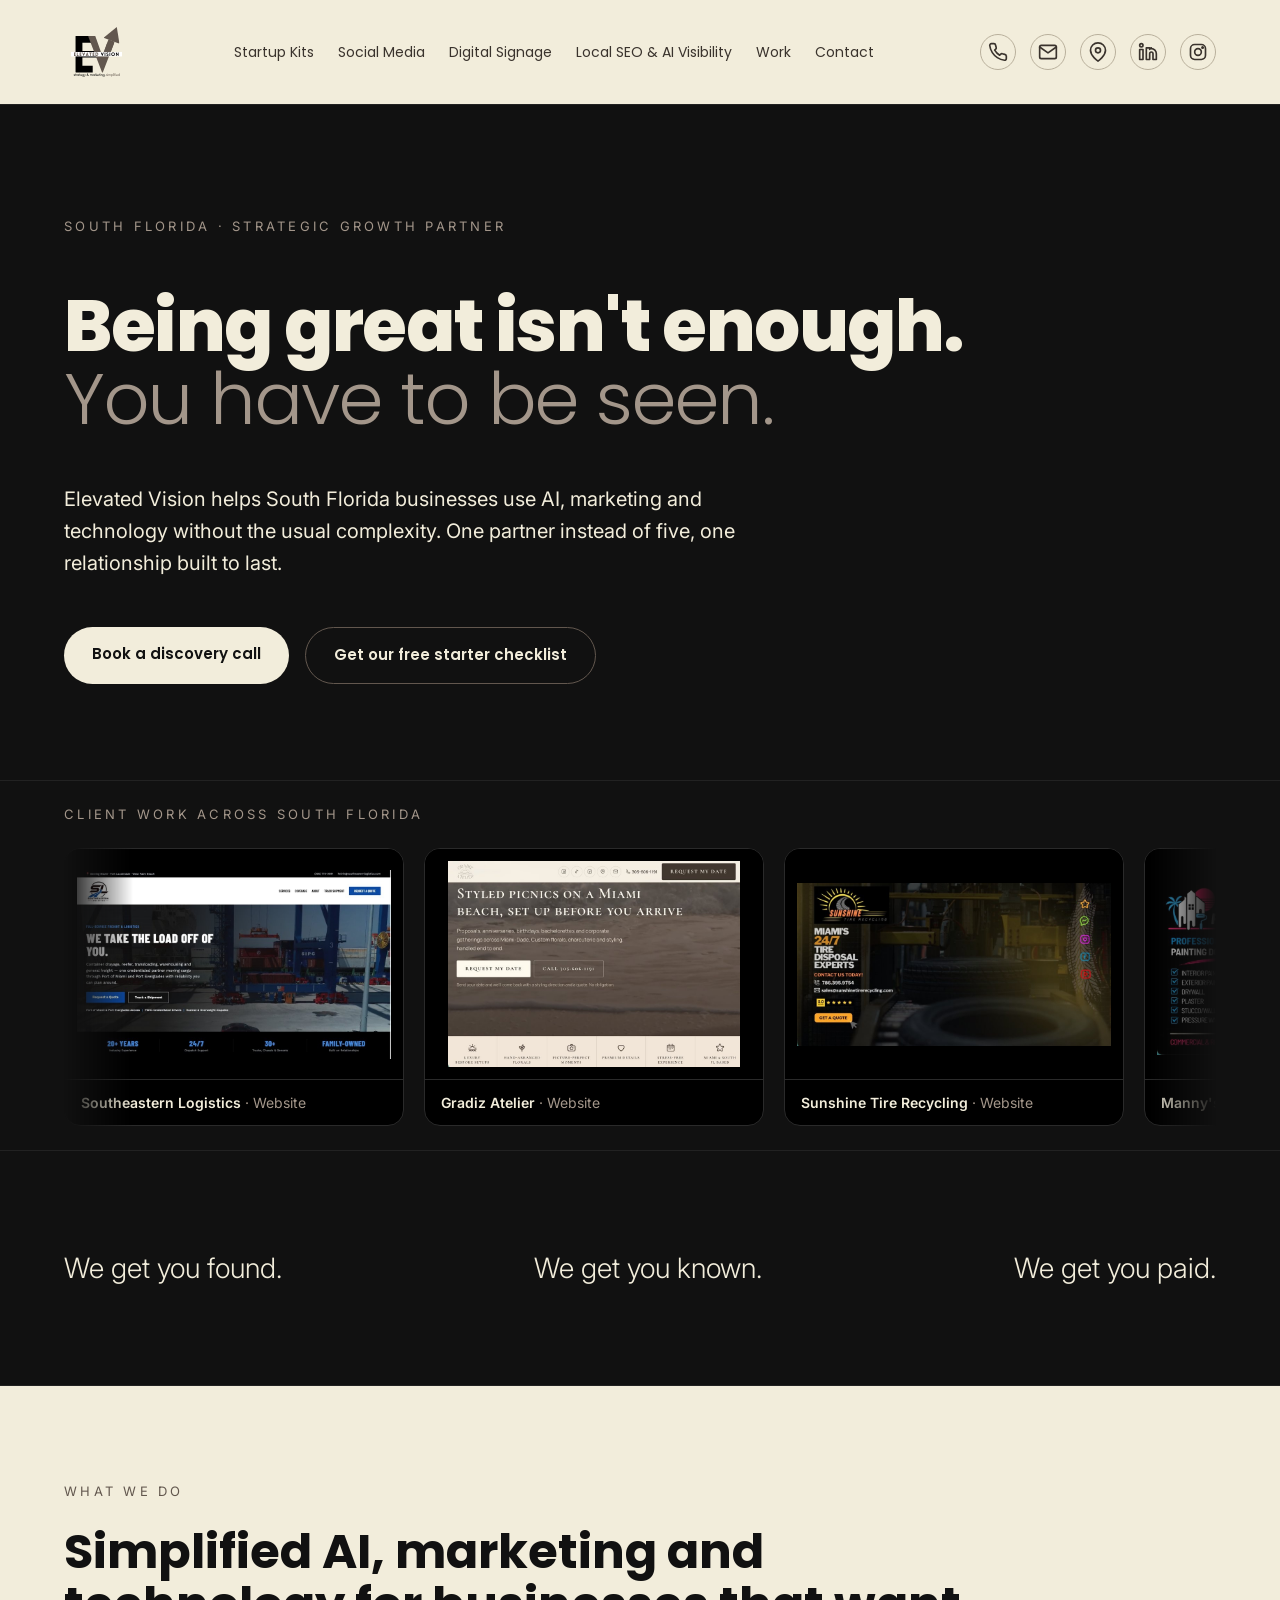
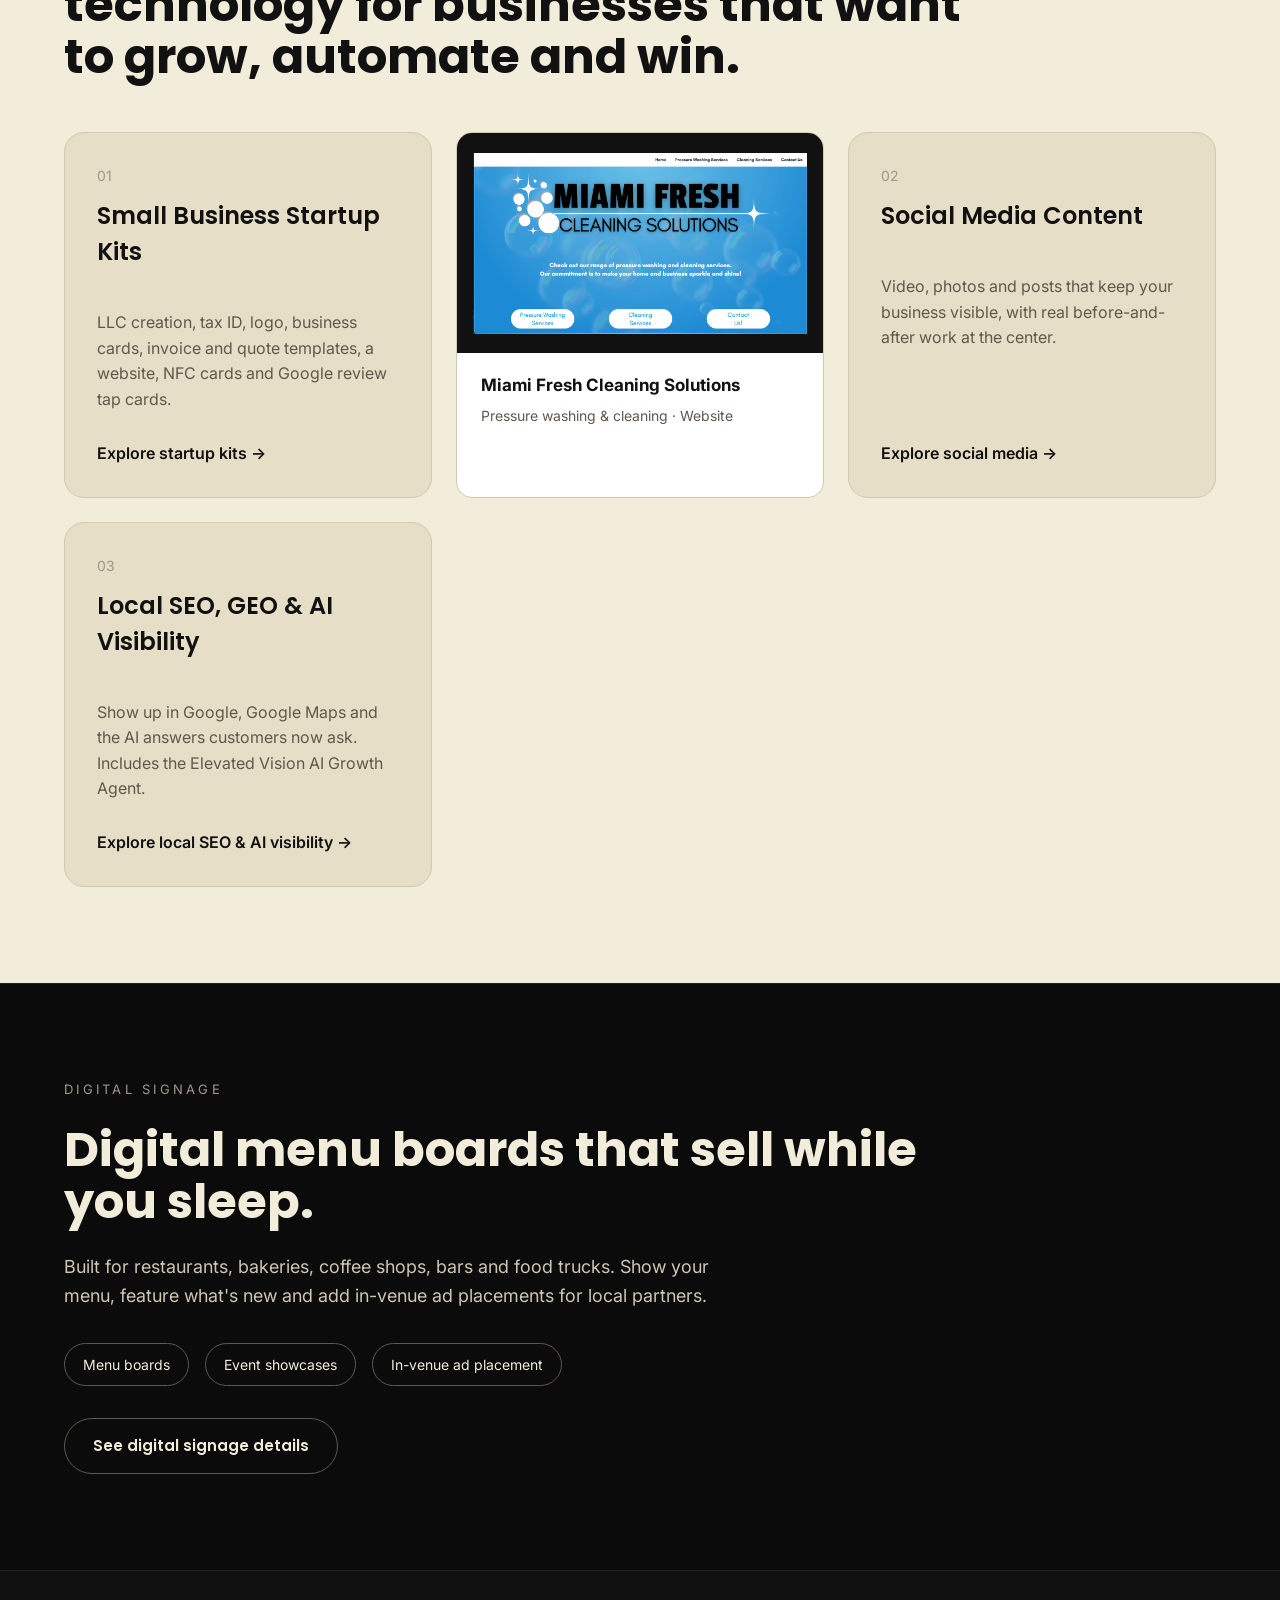
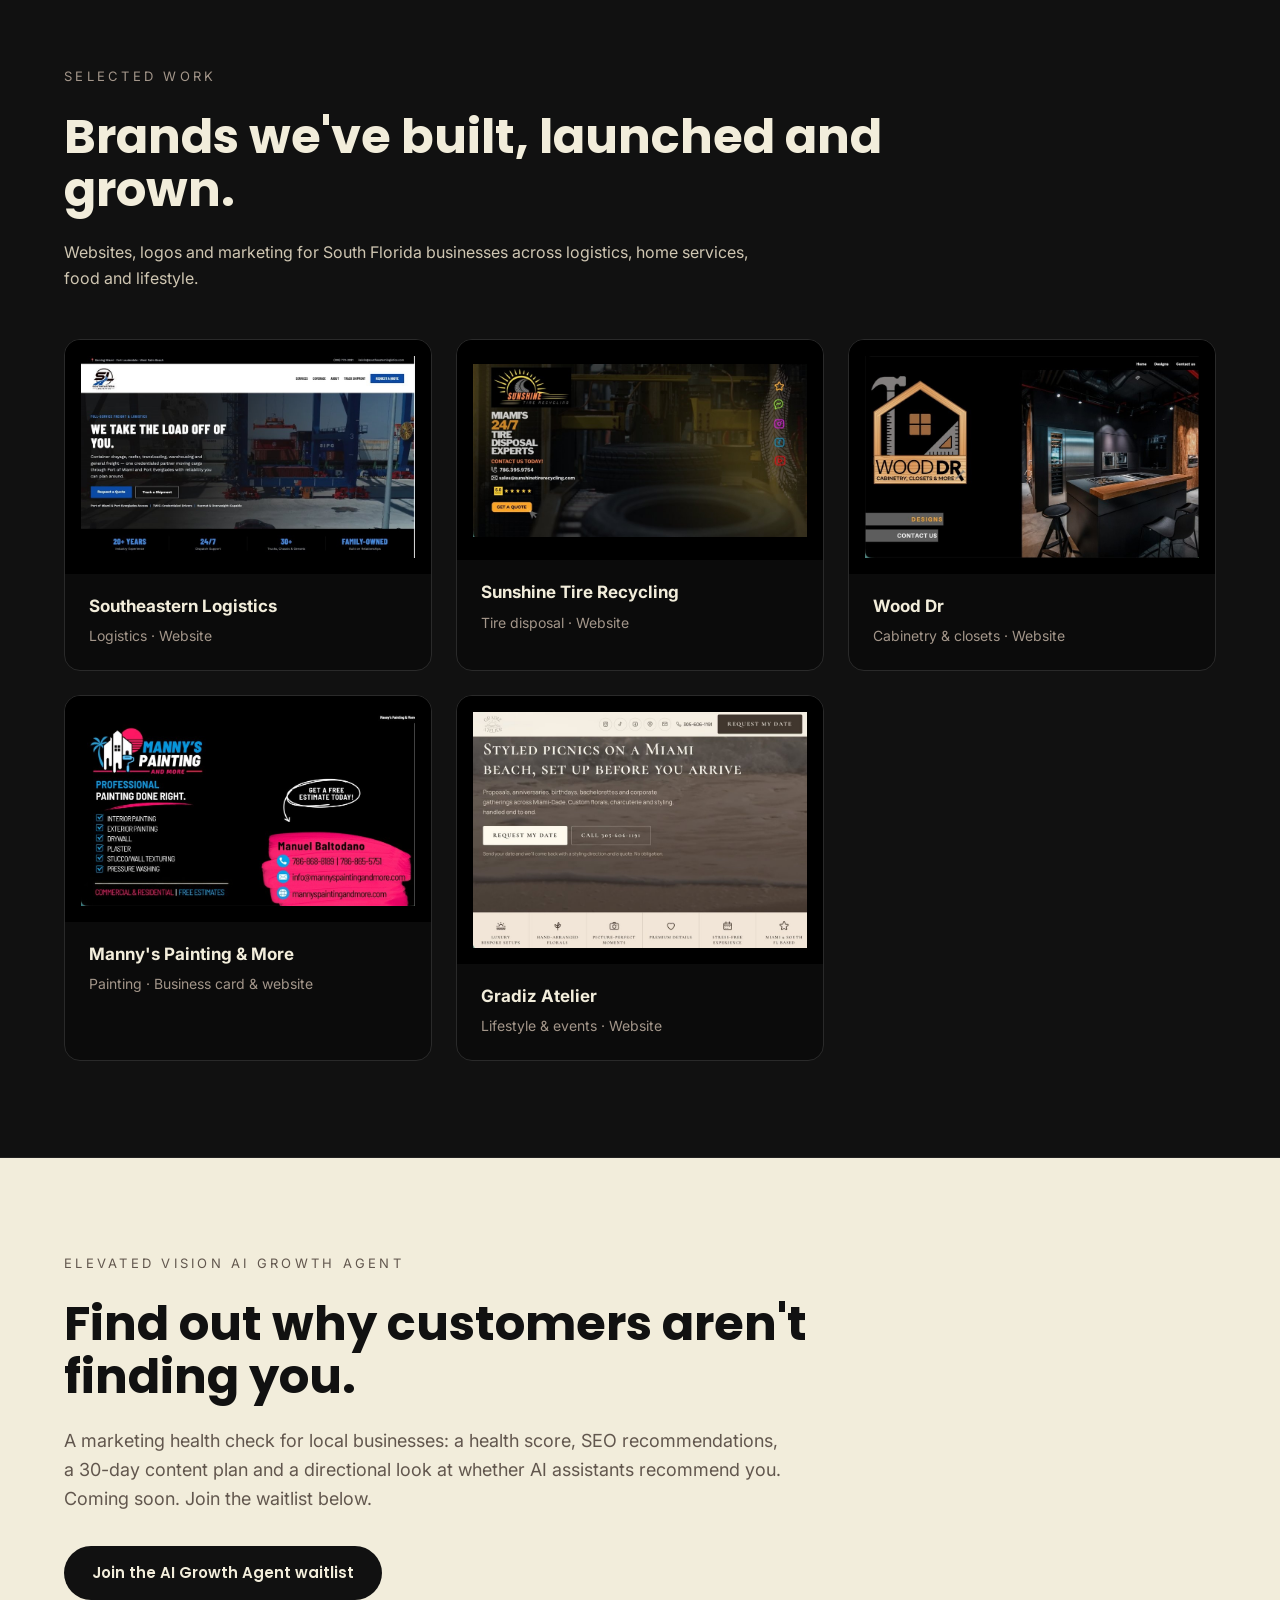
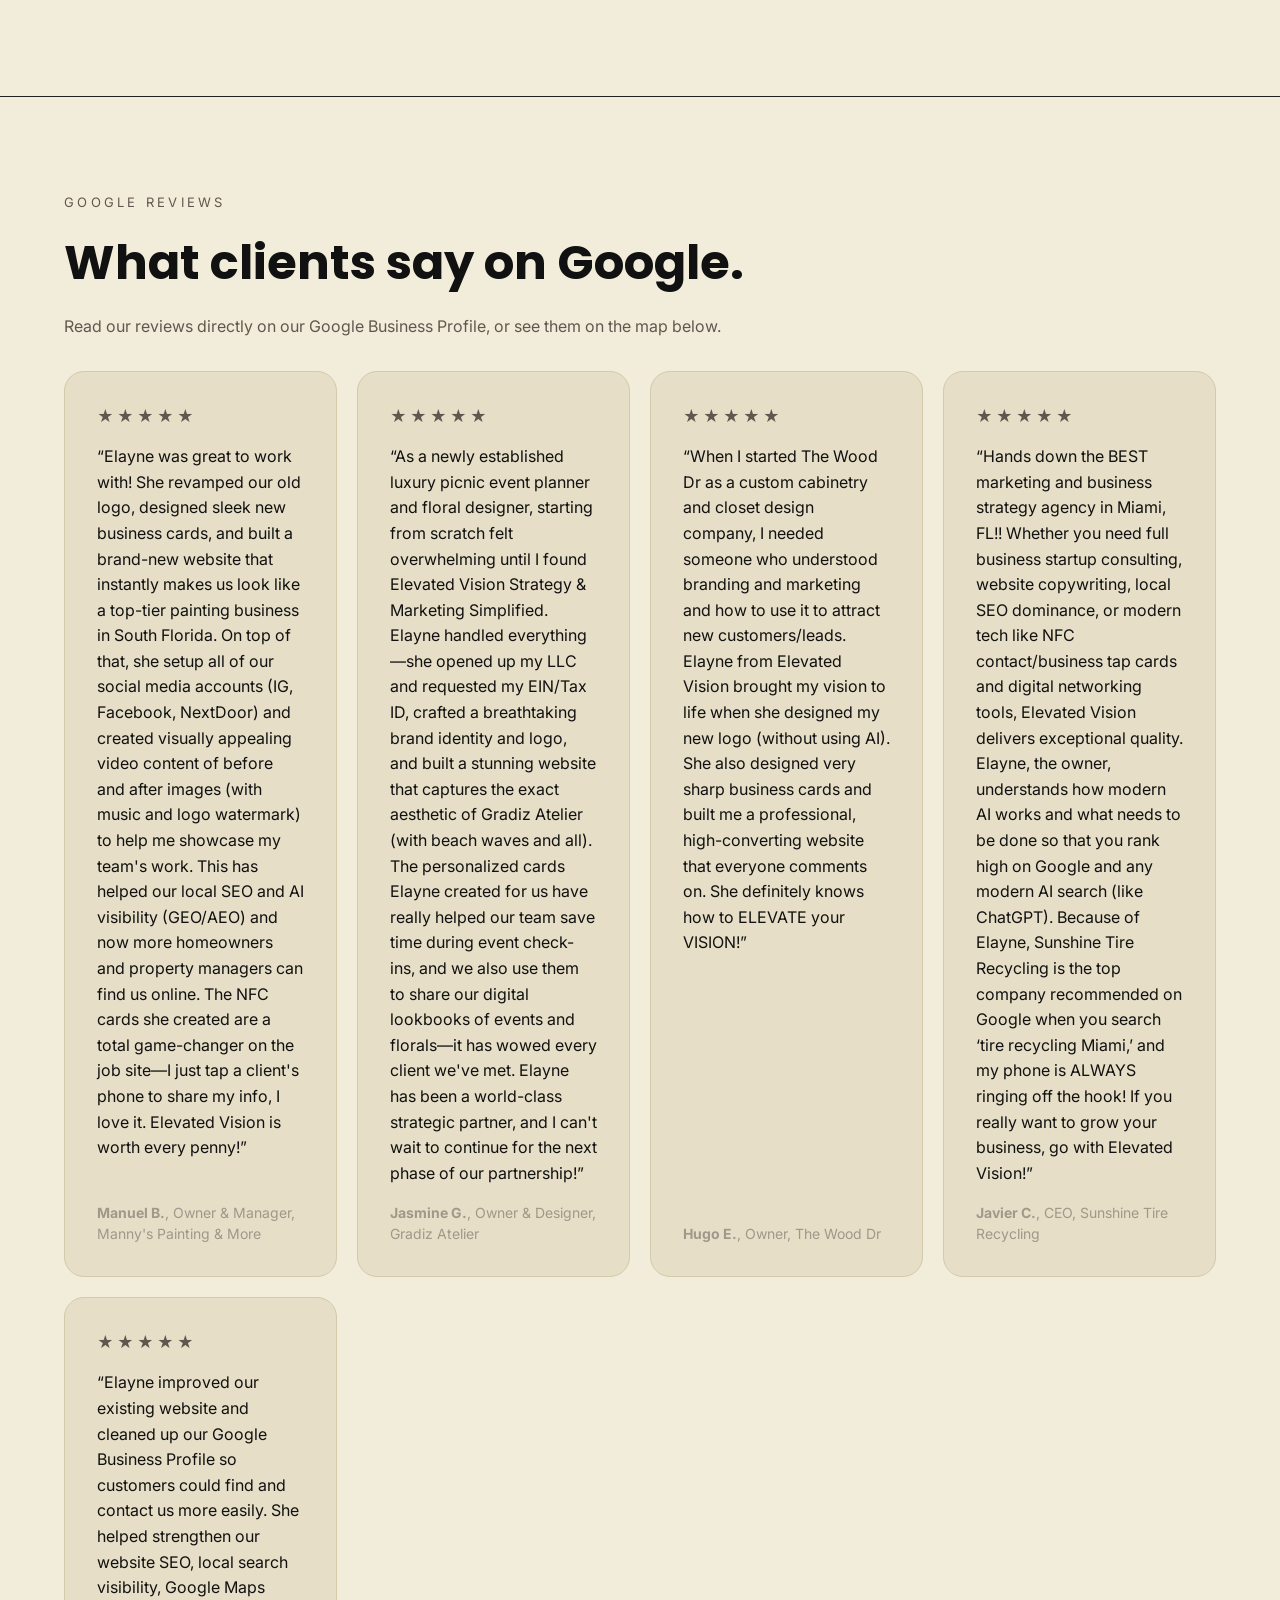
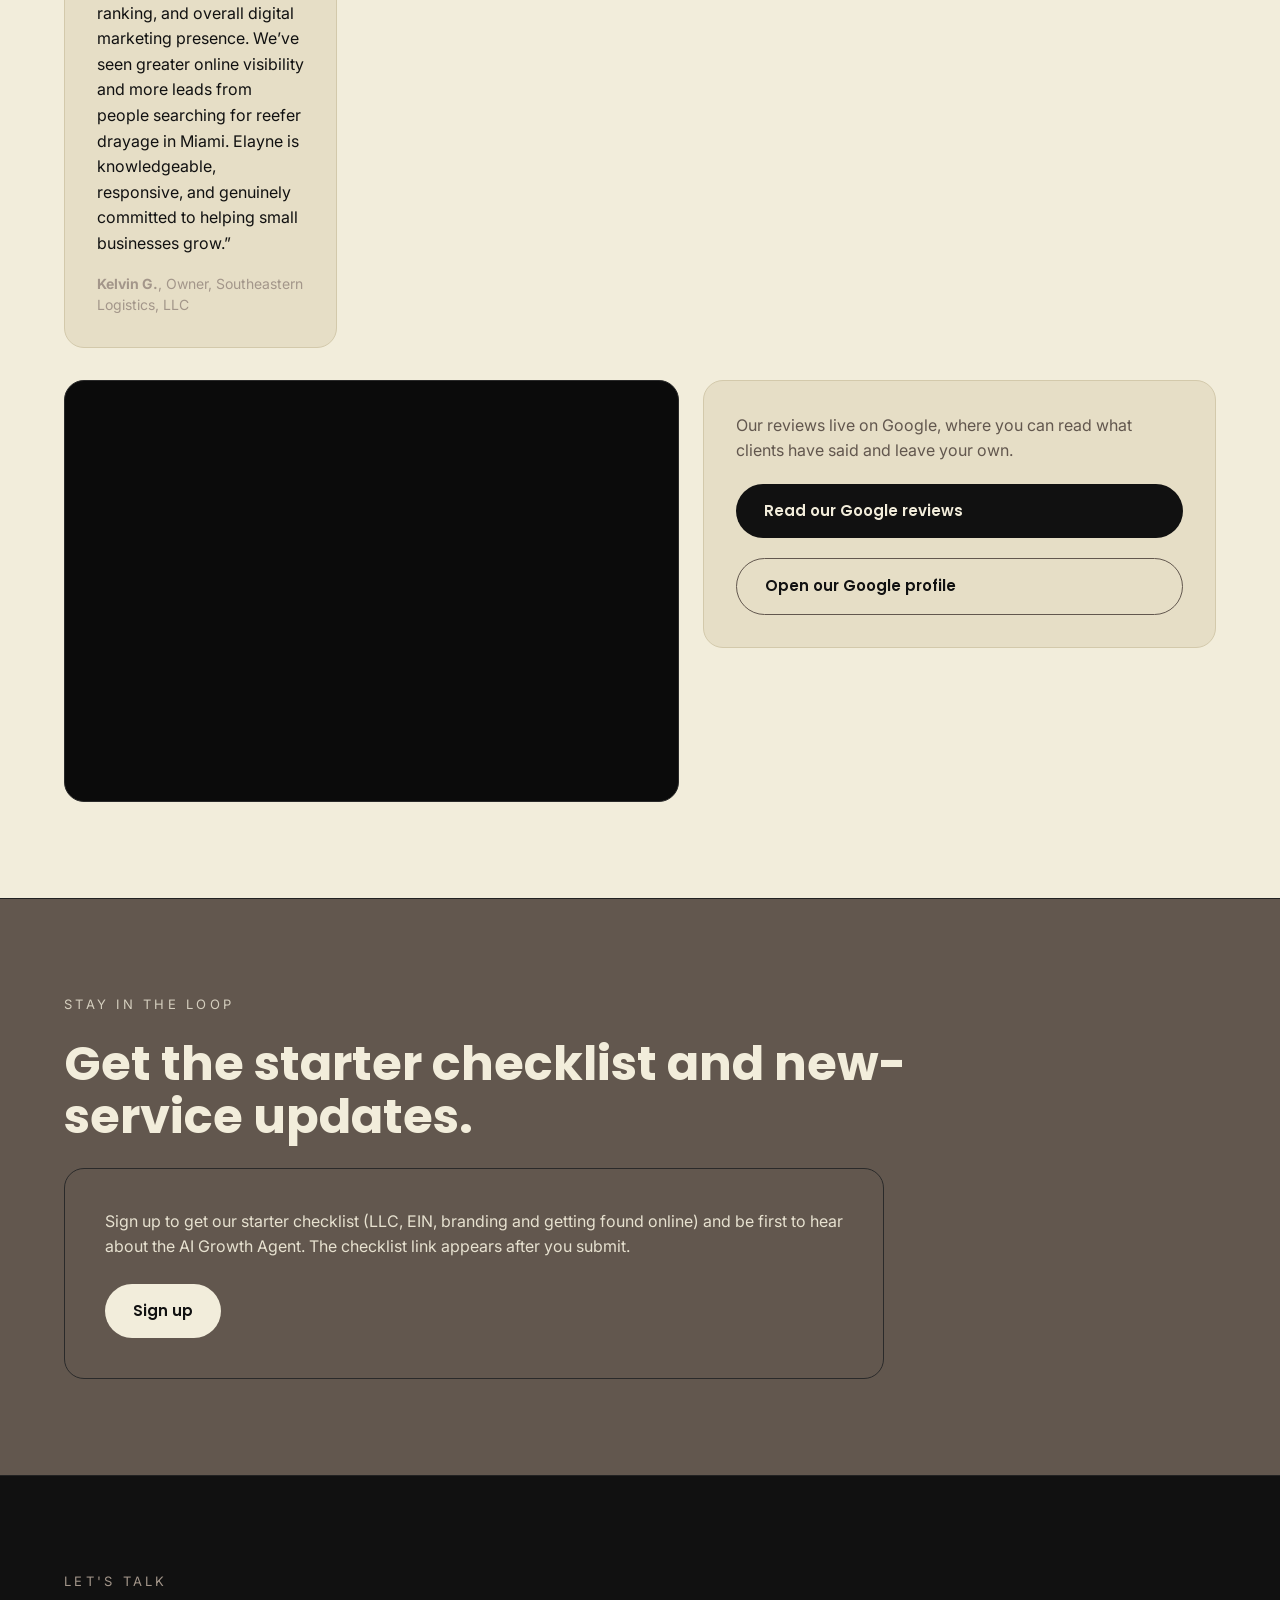
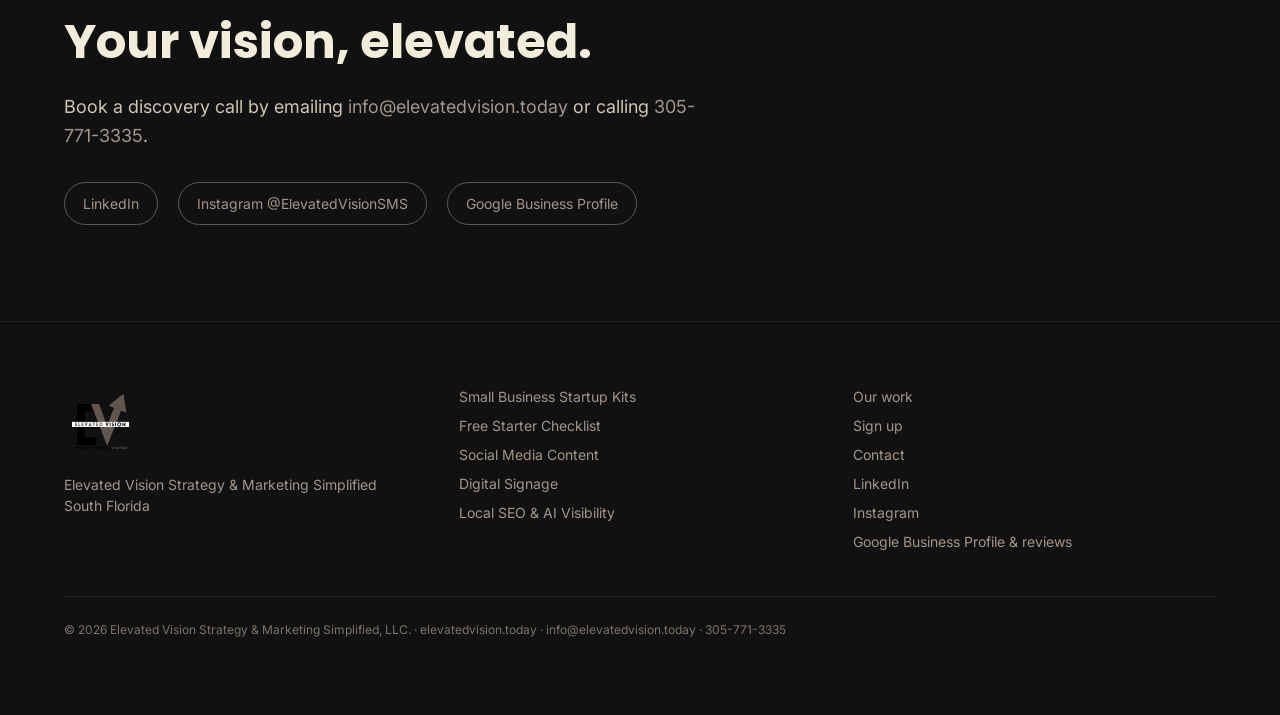
==== commit 1cfa5725: "Add Miami Fresh Cleaning Solutions to work carousel and work cards Co-Authored-By: Claude Haiku 5.5 " ====
--- a/index.html
+++ b/index.html
@@ -84,7 +84,7 @@
 
   <section class="carousel-band" aria-label="Client work">
     <p class="eyebrow">Client work across South Florida</p>
-    <div class="carousel-viewport"><div class="carousel-track"><figure class="carousel-slide"><img src="assets/work/southeastern-logistics.png" alt="Southeastern Logistics website" loading="lazy"><figcaption><strong>Southeastern Logistics</strong> · Website</figcaption></figure><figure class="carousel-slide"><img src="assets/work/gradiz-atelier.png" alt="Gradiz Atelier website" loading="lazy"><figcaption><strong>Gradiz Atelier</strong> · Website</figcaption></figure><figure class="carousel-slide"><img src="assets/work/sunshine-tire-recycling.png" alt="Sunshine Tire Recycling website" loading="lazy"><figcaption><strong>Sunshine Tire Recycling</strong> · Website</figcaption></figure><figure class="carousel-slide"><img src="assets/work/mannys-painting.png" alt="Manny's Painting &amp; More business card" loading="lazy"><figcaption><strong>Manny's Painting &amp; More</strong> · Business card</figcaption></figure><figure class="carousel-slide"><img src="assets/work/wood-dr.png" alt="The Wood Dr website" loading="lazy"><figcaption><strong>The Wood Dr</strong> · Website</figcaption></figure><figure class="carousel-slide" aria-hidden="true" tabindex="-1"><img src="assets/work/southeastern-logistics.png" alt="" loading="lazy"><figcaption><strong>Southeastern Logistics</strong> · Website</figcaption></figure><figure class="carousel-slide" aria-hidden="true" tabindex="-1"><img src="assets/work/gradiz-atelier.png" alt="" loading="lazy"><figcaption><strong>Gradiz Atelier</strong> · Website</figcaption></figure><figure class="carousel-slide" aria-hidden="true" tabindex="-1"><img src="assets/work/sunshine-tire-recycling.png" alt="" loading="lazy"><figcaption><strong>Sunshine Tire Recycling</strong> · Website</figcaption></figure><figure class="carousel-slide" aria-hidden="true" tabindex="-1"><img src="assets/work/mannys-painting.png" alt="" loading="lazy"><figcaption><strong>Manny's Painting &amp; More</strong> · Business card</figcaption></figure><figure class="carousel-slide" aria-hidden="true" tabindex="-1"><img src="assets/work/wood-dr.png" alt="" loading="lazy"><figcaption><strong>The Wood Dr</strong> · Website</figcaption></figure></div></div>
+    <div class="carousel-viewport"><div class="carousel-track"><figure class="carousel-slide"><img src="assets/work/southeastern-logistics.png" alt="Southeastern Logistics website" loading="lazy"><figcaption><strong>Southeastern Logistics</strong> · Website</figcaption></figure><figure class="carousel-slide"><img src="assets/work/gradiz-atelier.png" alt="Gradiz Atelier website" loading="lazy"><figcaption><strong>Gradiz Atelier</strong> · Website</figcaption></figure><figure class="carousel-slide"><img src="assets/work/sunshine-tire-recycling.png" alt="Sunshine Tire Recycling website" loading="lazy"><figcaption><strong>Sunshine Tire Recycling</strong> · Website</figcaption></figure><figure class="carousel-slide"><img src="assets/work/mannys-painting.png" alt="Manny's Painting &amp; More business card" loading="lazy"><figcaption><strong>Manny's Painting &amp; More</strong> · Business card</figcaption></figure><figure class="carousel-slide"><img src="assets/work/wood-dr.png" alt="The Wood Dr website" loading="lazy"><figcaption><strong>The Wood Dr</strong> · Website</figcaption></figure><figure class="carousel-slide"><img src="assets/work/miami-fresh-cleaning.png" alt="Miami Fresh Cleaning Solutions website" loading="lazy"><figcaption><strong>Miami Fresh Cleaning Solutions</strong> · Website</figcaption></figure><figure class="carousel-slide" aria-hidden="true" tabindex="-1"><img src="assets/work/southeastern-logistics.png" alt="" loading="lazy"><figcaption><strong>Southeastern Logistics</strong> · Website</figcaption></figure><figure class="carousel-slide" aria-hidden="true" tabindex="-1"><img src="assets/work/gradiz-atelier.png" alt="" loading="lazy"><figcaption><strong>Gradiz Atelier</strong> · Website</figcaption></figure><figure class="carousel-slide" aria-hidden="true" tabindex="-1"><img src="assets/work/sunshine-tire-recycling.png" alt="" loading="lazy"><figcaption><strong>Sunshine Tire Recycling</strong> · Website</figcaption></figure><figure class="carousel-slide" aria-hidden="true" tabindex="-1"><img src="assets/work/mannys-painting.png" alt="" loading="lazy"><figcaption><strong>Manny's Painting &amp; More</strong> · Business card</figcaption></figure><figure class="carousel-slide" aria-hidden="true" tabindex="-1"><img src="assets/work/wood-dr.png" alt="" loading="lazy"><figcaption><strong>The Wood Dr</strong> · Website</figcaption></figure><figure class="carousel-slide" aria-hidden="true" tabindex="-1"><img src="assets/work/miami-fresh-cleaning.png" alt="" loading="lazy"><figcaption><strong>Miami Fresh Cleaning Solutions</strong> · Website</figcaption></figure></div></div>
   </section>
   <section style="display:flex;gap:48px;flex-wrap:wrap;justify-content:space-between" aria-label="Brand promise">
     <div style="font-size:28px;font-weight:300">We get you found.</div>
@@ -101,6 +101,10 @@
         <h3>Small Business Startup Kits</h3>
         <p class="muted">LLC creation, tax ID, logo, business cards, invoice and quote templates, a website, NFC cards and Google review tap cards.</p>
         <a class="more" href="services/startup-kits.html">Explore startup kits →</a>
+      </article>
+      <article class="work-card">
+        <div class="frame"><img src="assets/work/miami-fresh-cleaning.png" alt="Miami Fresh Cleaning Solutions website homepage" loading="lazy"></div>
+        <div class="caption"><strong>Miami Fresh Cleaning Solutions</strong><span>Pressure washing &amp; cleaning · Website</span></div>
       </article>
       <article class="card">
         <span class="num">02</span>
